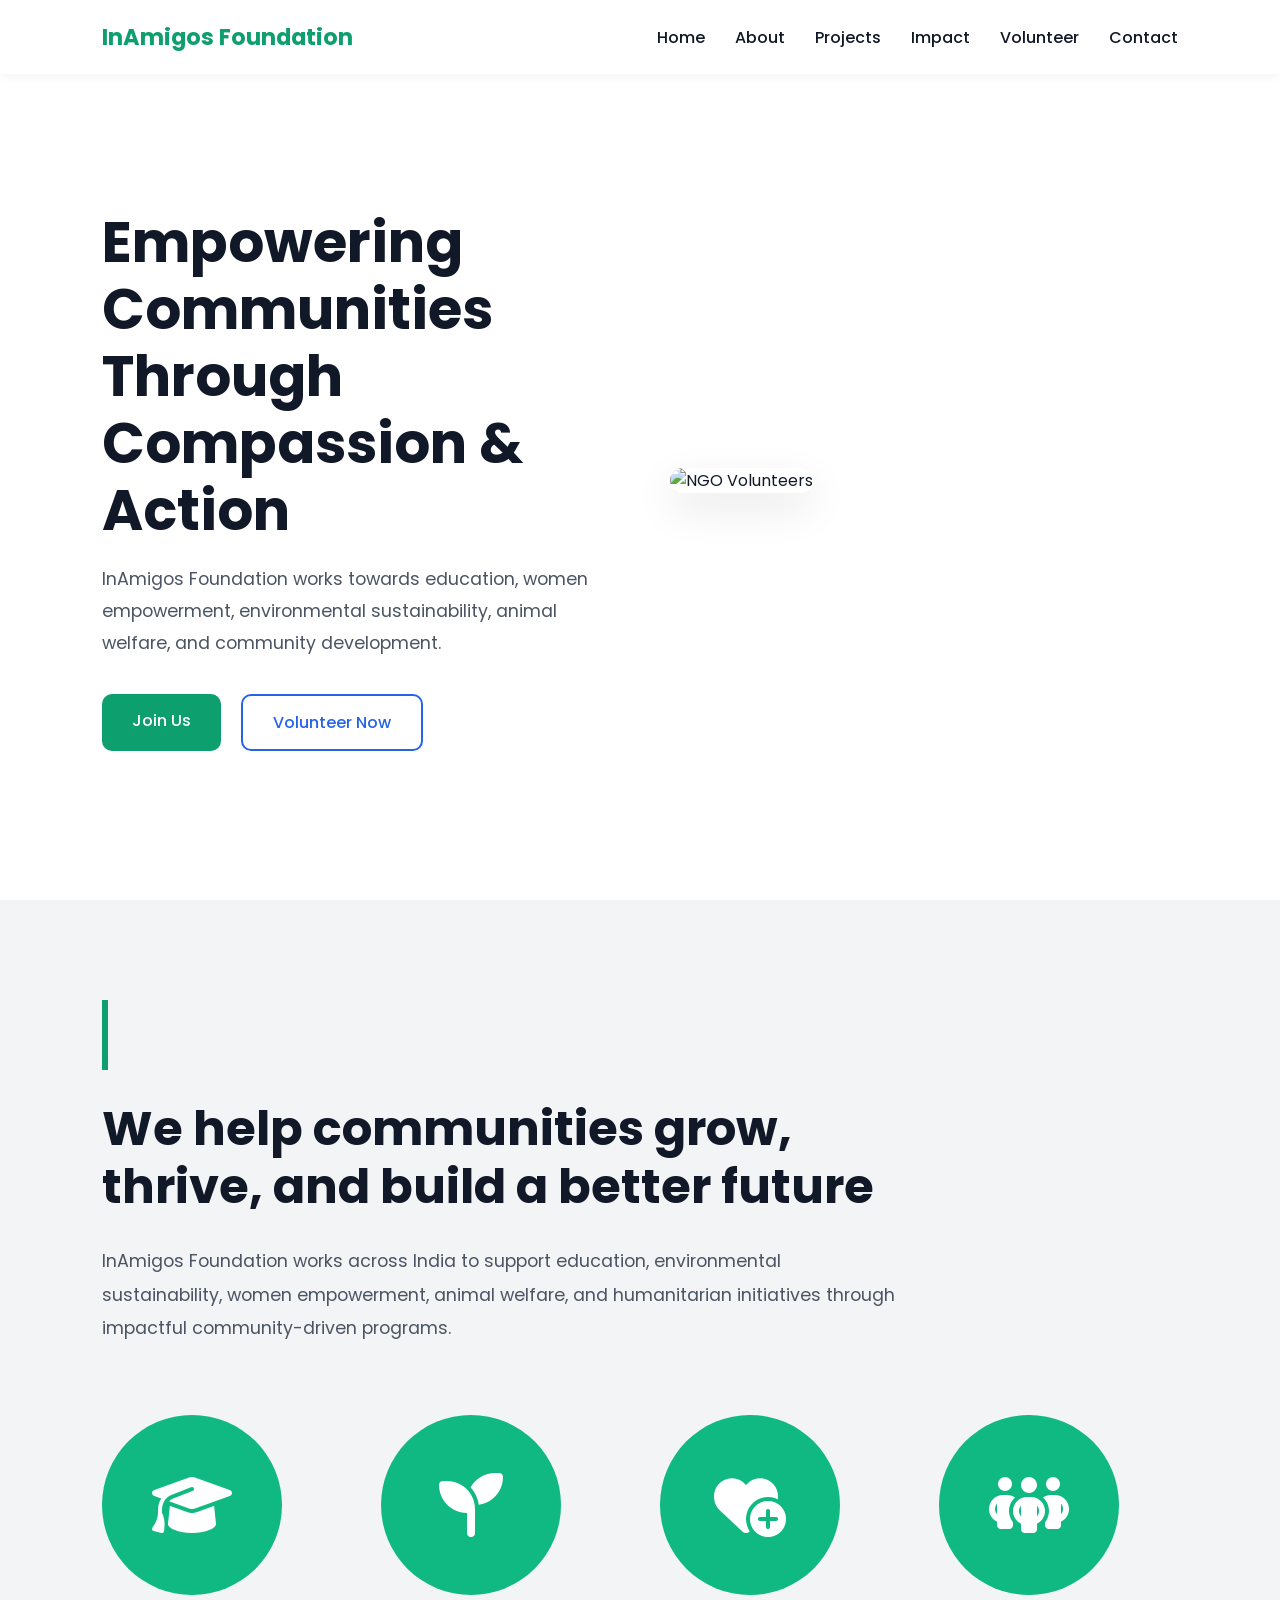
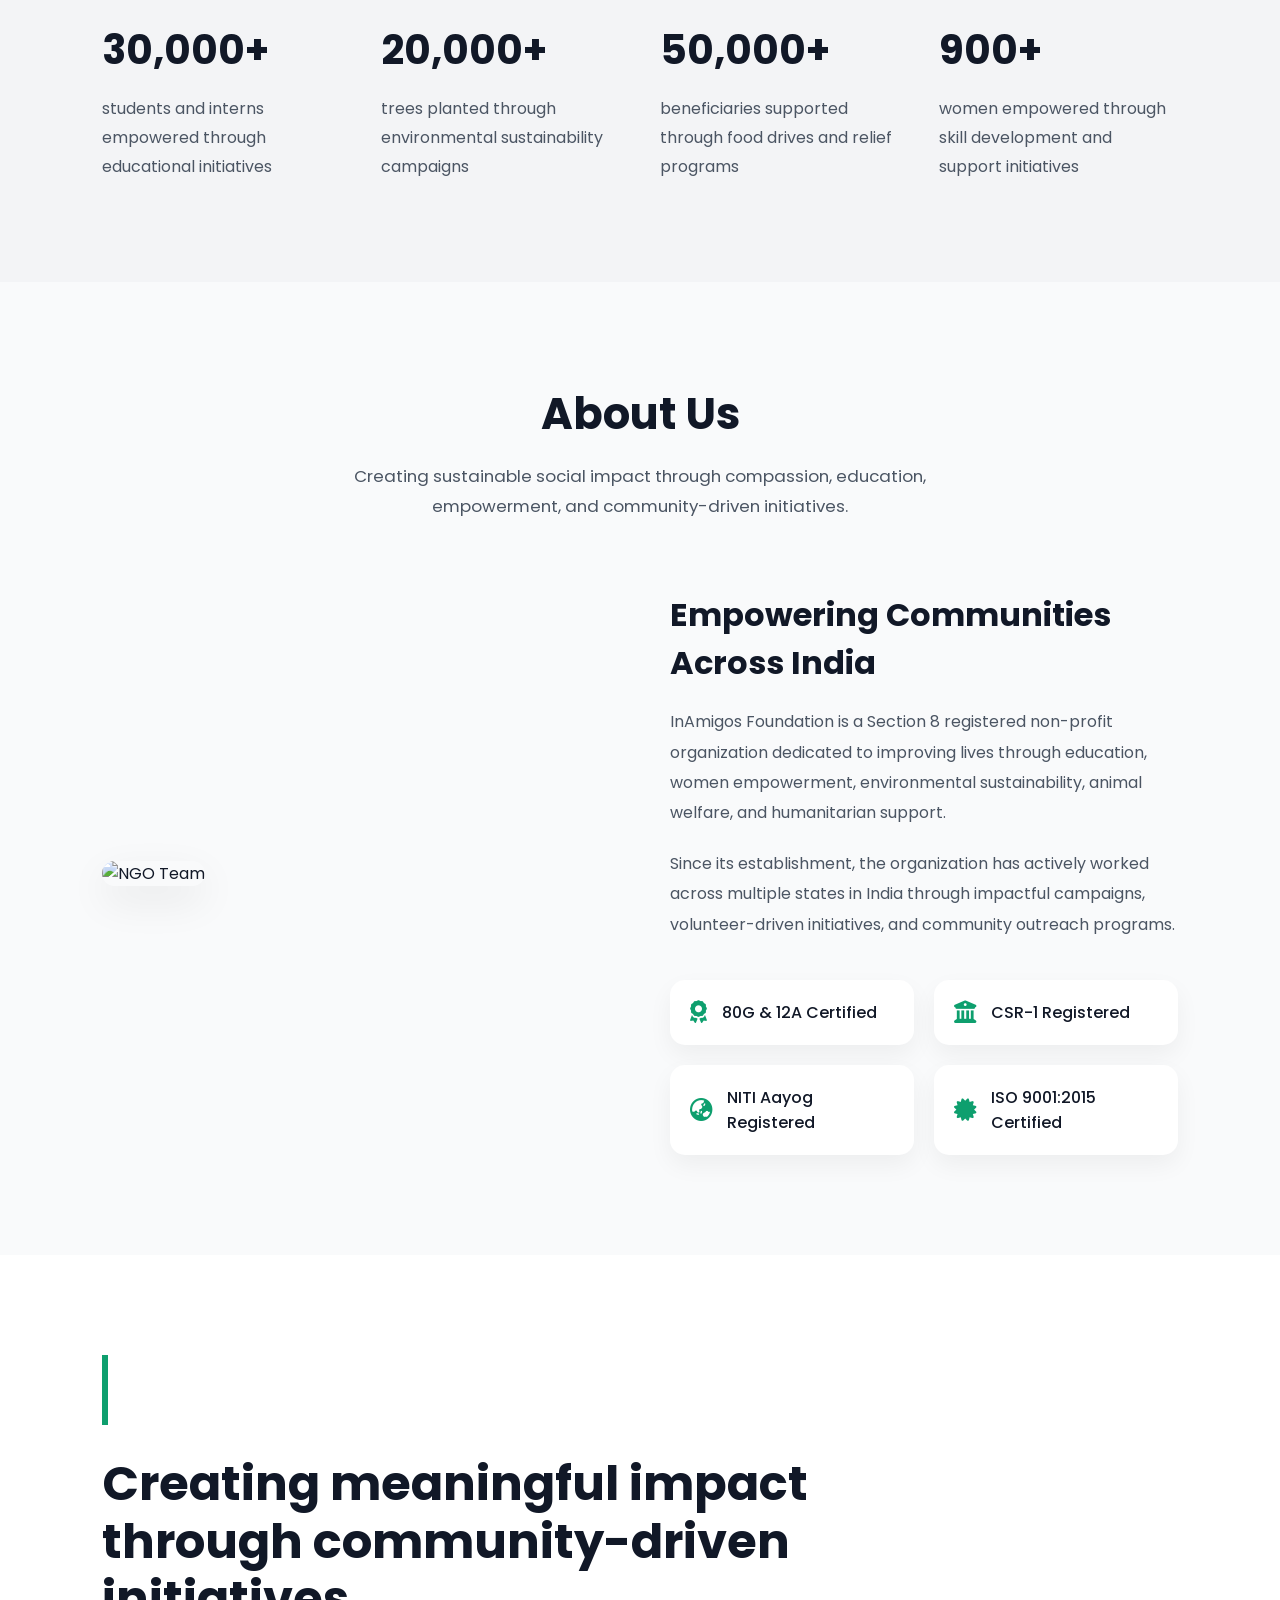
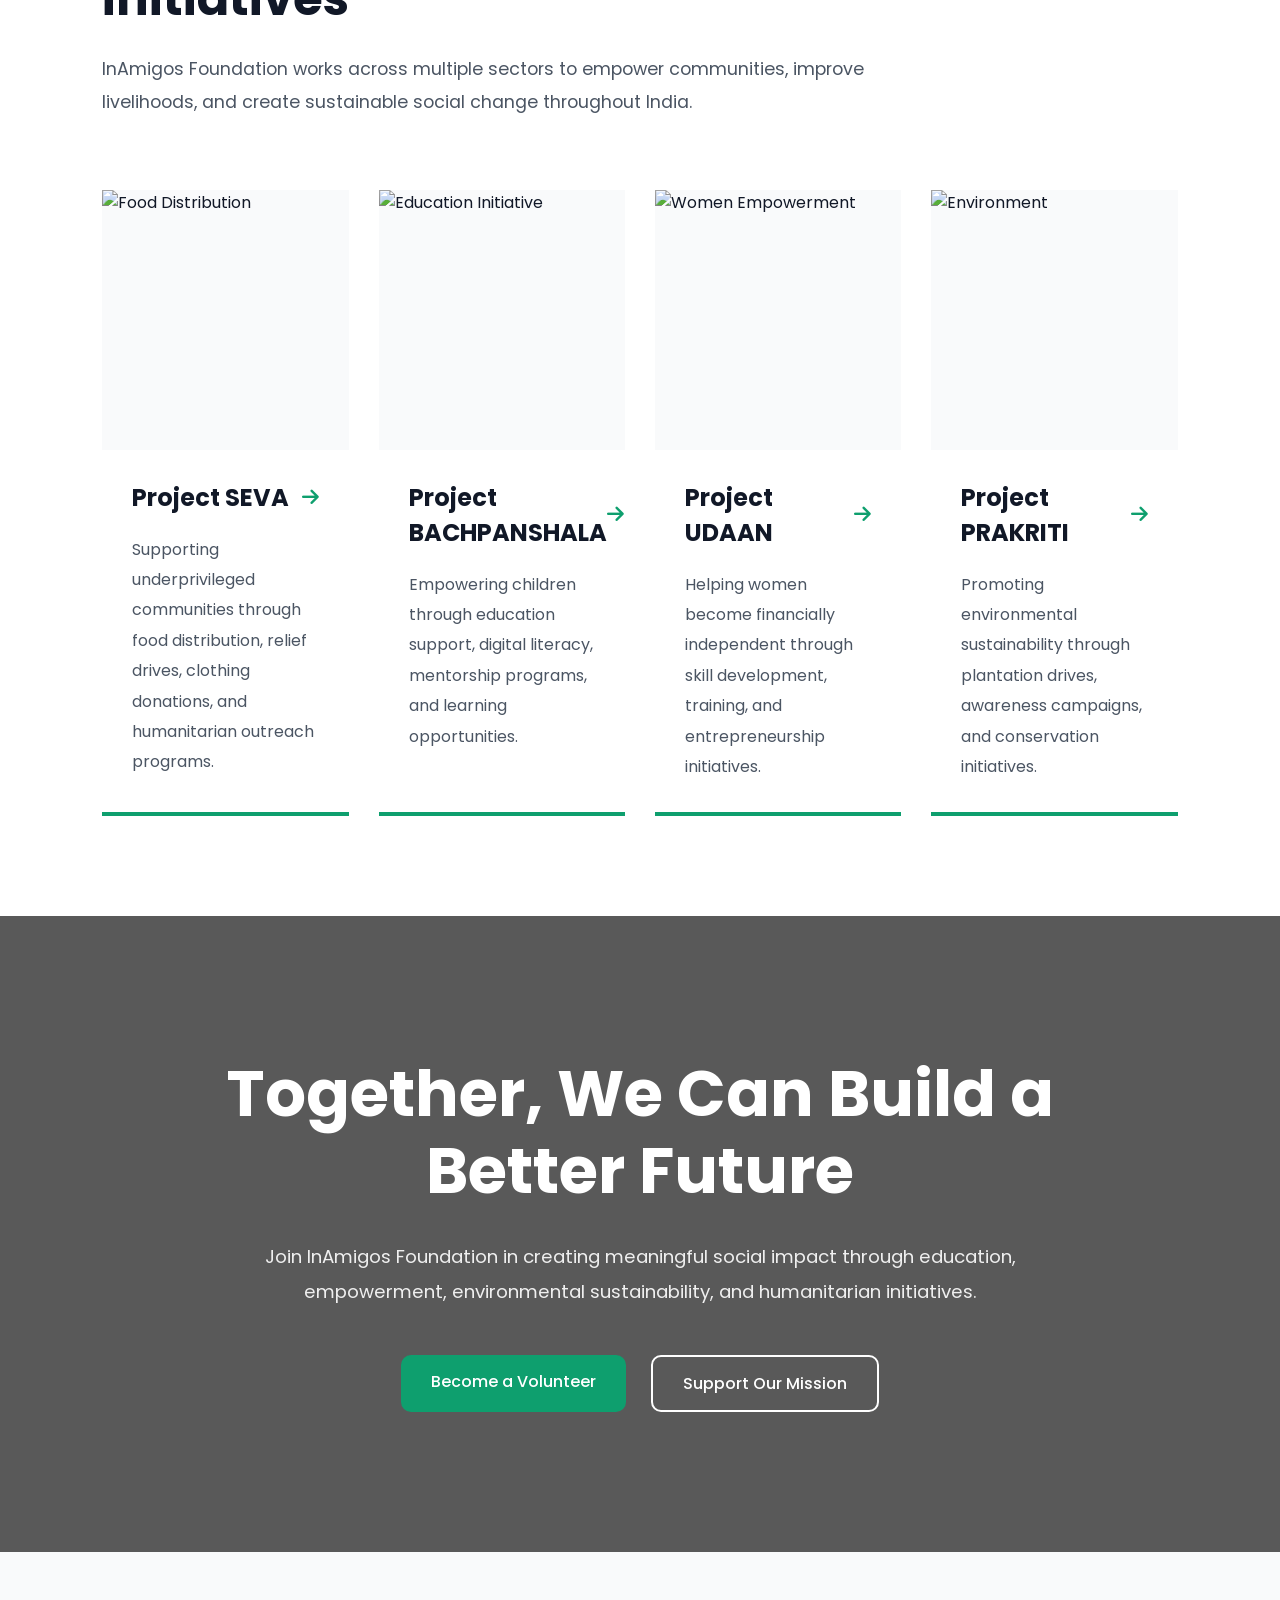
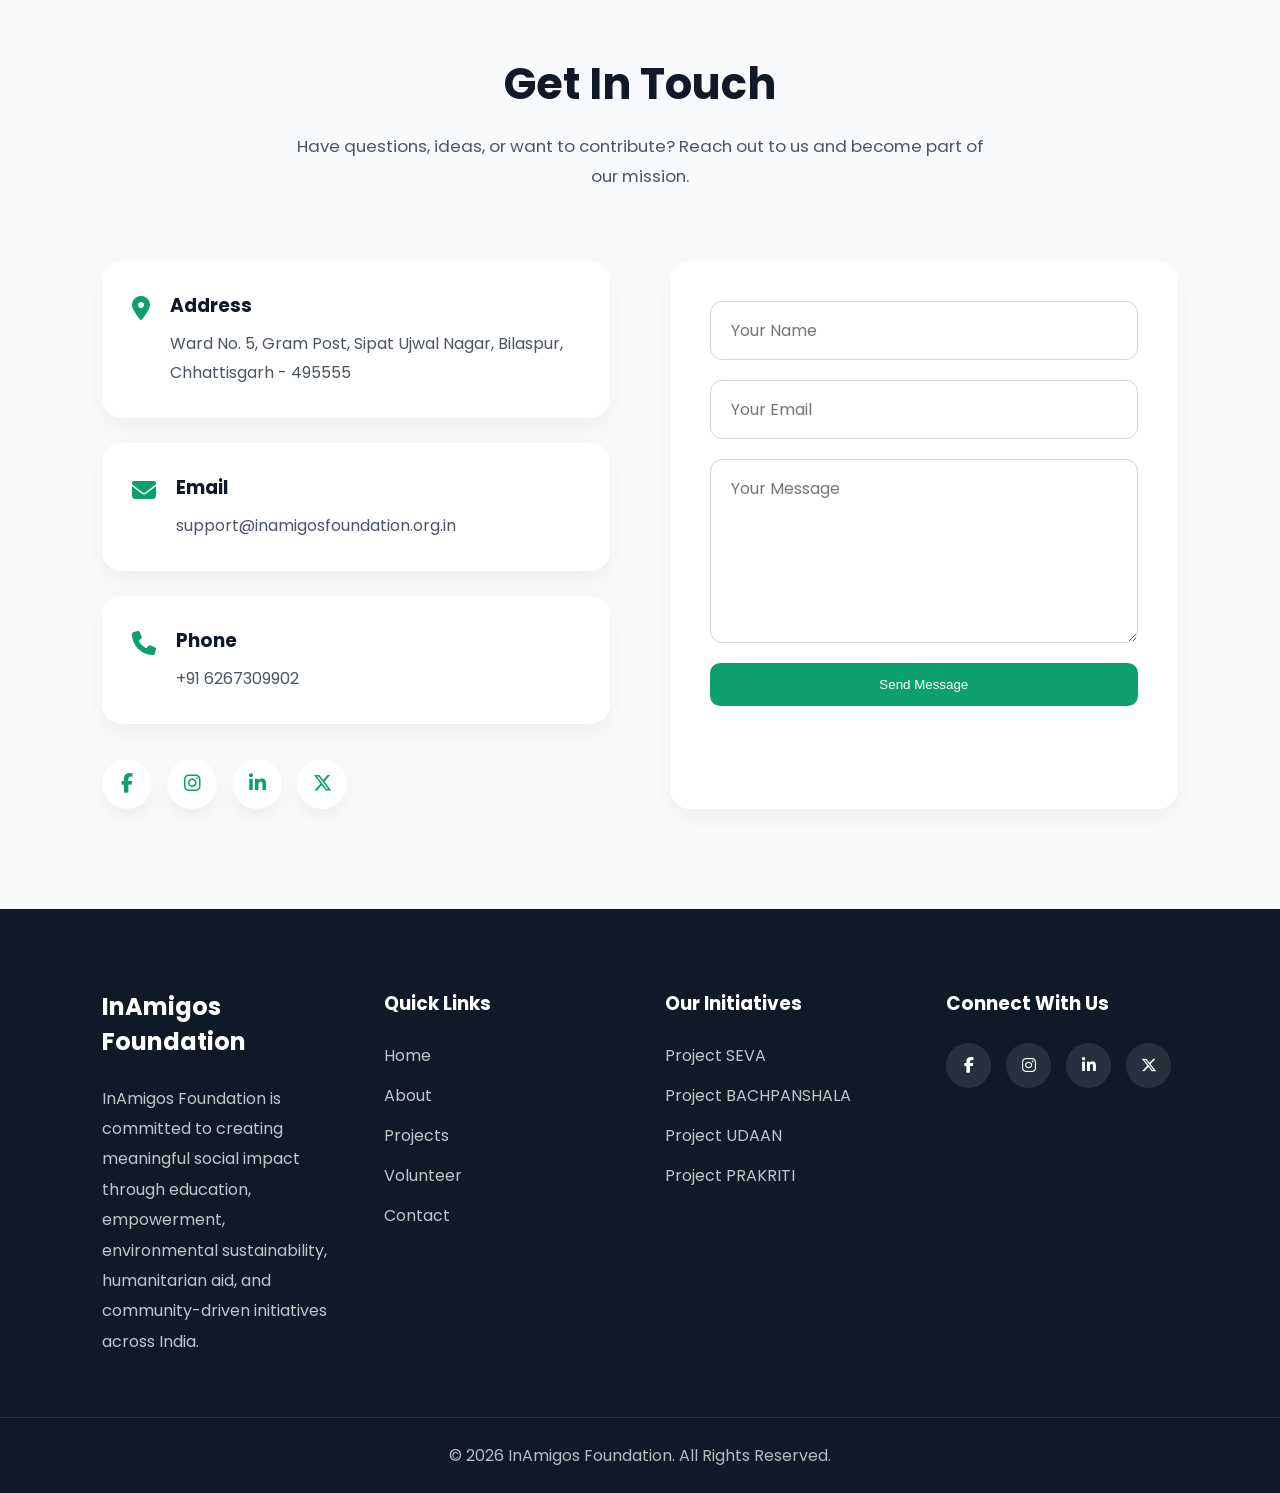
==== index.html @ 258d3ea7 "Initial NGO website homepage" ====
<!DOCTYPE html>
<html lang="en">
<head>
  <meta charset="UTF-8" />
  <meta name="viewport" content="width=device-width, initial-scale=1.0" />

  <title>InAmigos Foundation</title>

  <!-- CSS -->
  <link rel="stylesheet" href="style.css" />

  <!-- Google Fonts -->
  <link rel="preconnect" href="https://fonts.googleapis.com">
  <link rel="preconnect" href="https://fonts.gstatic.com" crossorigin>

  <link href="https://fonts.googleapis.com/css2?family=Poppins:wght@300;400;500;600;700&display=swap" rel="stylesheet">

  <!-- Font Awesome -->
  <link
    rel="stylesheet"
    href="https://cdnjs.cloudflare.com/ajax/libs/font-awesome/6.5.1/css/all.min.css"
  />
</head>

<body>

  <!-- ================= NAVBAR ================= -->

  <header class="navbar">

    <div class="logo">
      InAmigos Foundation
    </div>

    <nav>
      <ul class="nav-links">
        <li><a href="#">Home</a></li>
        <li><a href="#">About</a></li>
        <li><a href="#">Projects</a></li>
        <li><a href="#">Impact</a></li>
        <li><a href="#">Volunteer</a></li>
        <li><a href="#">Contact</a></li>
      </ul>
    </nav>

    <div class="menu-btn">
      <i class="fa-solid fa-bars"></i>
    </div>

  </header>

  <!-- ================= HERO SECTION ================= -->

  <section class="hero">

    <div class="hero-content">

      <h1>
        Empowering Communities Through Compassion & Action
      </h1>

      <p>
        InAmigos Foundation works towards education, women empowerment,
        environmental sustainability, animal welfare, and community development.
      </p>

      <div class="hero-buttons">

        <a href="#" class="btn primary-btn">
          Join Us
        </a>

        <a href="#" class="btn secondary-btn">
          Volunteer Now
        </a>

      </div>

    </div>

    <div class="hero-image">

      <img
        src="https://images.unsplash.com/photo-1559027615-cd4628902d4a?q=80&w=1200&auto=format&fit=crop"
        alt="NGO Volunteers"
      />

    </div>

  </section>

  <!-- JS -->
  <script src="script.js"></script>

</body>
  <!-- ================= IMPACT INTRO SECTION ================= -->

  <section class="impact-intro">

    <div class="impact-header">

      <div class="impact-line"></div>

      <h2>
        We help communities grow, thrive, and build a better future
      </h2>

      <p>
        InAmigos Foundation works across India to support education,
        environmental sustainability, women empowerment, animal welfare,
        and humanitarian initiatives through impactful community-driven programs.
      </p>

    </div>

    <!-- IMPACT STATS -->

    <div class="impact-grid">

      <!-- CARD 1 -->

      <div class="impact-card">

        <div class="impact-icon">
          <i class="fa-solid fa-graduation-cap"></i>
        </div>

        <h3>30,000+</h3>

        <p>
          students and interns empowered through educational initiatives
        </p>

      </div>

      <!-- CARD 2 -->

      <div class="impact-card">

        <div class="impact-icon">
          <i class="fa-solid fa-seedling"></i>
        </div>

        <h3>20,000+</h3>

        <p>
          trees planted through environmental sustainability campaigns
        </p>

      </div>

      <!-- CARD 3 -->

      <div class="impact-card">

        <div class="impact-icon">
          <i class="fa-solid fa-heart-circle-plus"></i>
        </div>

        <h3>50,000+</h3>

        <p>
          beneficiaries supported through food drives and relief programs
        </p>

      </div>

      <!-- CARD 4 -->

      <div class="impact-card">

        <div class="impact-icon">
          <i class="fa-solid fa-people-group"></i>
        </div>

        <h3>900+</h3>

        <p>
          women empowered through skill development and support initiatives
        </p>

      </div>

    </div>

  </section>
  <!-- ================= ABOUT SECTION ================= -->

  <section class="about">

    <div class="section-header">

      <h2>About Us</h2>

      <p>
        Creating sustainable social impact through compassion,
        education, empowerment, and community-driven initiatives.
      </p>

    </div>

    <div class="about-container">

      <!-- LEFT SIDE -->

      <div class="about-image">

        <img
          src="https://images.unsplash.com/photo-1529156069898-49953e39b3ac?q=80&w=1200&auto=format&fit=crop"
          alt="NGO Team"
        />

      </div>

      <!-- RIGHT SIDE -->

      <div class="about-content">

        <h3>
          Empowering Communities Across India
        </h3>

        <p>
          InAmigos Foundation is a Section 8 registered non-profit organization
          dedicated to improving lives through education, women empowerment,
          environmental sustainability, animal welfare, and humanitarian support.
        </p>

        <p>
          Since its establishment, the organization has actively worked across
          multiple states in India through impactful campaigns, volunteer-driven
          initiatives, and community outreach programs.
        </p>

        <!-- CERTIFICATIONS -->

        <div class="certifications">

          <div class="cert-card">
            <i class="fa-solid fa-award"></i>
            <span>80G & 12A Certified</span>
          </div>

          <div class="cert-card">
            <i class="fa-solid fa-building-columns"></i>
            <span>CSR-1 Registered</span>
          </div>

          <div class="cert-card">
            <i class="fa-solid fa-earth-asia"></i>
            <span>NITI Aayog Registered</span>
          </div>

          <div class="cert-card">
            <i class="fa-solid fa-certificate"></i>
            <span>ISO 9001:2015 Certified</span>
          </div>

        </div>

      </div>

    </div>

  </section>
  
    <!-- ================= WHAT WE DO SECTION ================= -->

  <section class="work-section">

    <div class="work-header">

      <div class="work-line"></div>

      <h2>
        Creating meaningful impact through community-driven initiatives
      </h2>

      <p>
        InAmigos Foundation works across multiple sectors to empower communities,
        improve livelihoods, and create sustainable social change throughout India.
      </p>

    </div>

    <!-- WORK GRID -->

    <div class="work-grid">

      <!-- CARD 1 -->

      <div class="work-card">

        <div class="work-image">

          <img
            src="https://images.unsplash.com/photo-1469571486292-b53601020f16?q=80&w=1200&auto=format&fit=crop"
            alt="Food Distribution"
          />

        </div>

        <div class="work-content">

          <div class="work-top">

            <h3>Project SEVA</h3>

            <i class="fa-solid fa-arrow-right"></i>

          </div>

          <p>
            Supporting underprivileged communities through food distribution,
            relief drives, clothing donations, and humanitarian outreach programs.
          </p>

        </div>

      </div>

      <!-- CARD 2 -->

      <div class="work-card">

        <div class="work-image">

          <img
            src="https://images.unsplash.com/photo-1488521787991-ed7bbaae773c?q=80&w=1200&auto=format&fit=crop"
            alt="Education Initiative"
          />

        </div>

        <div class="work-content">

          <div class="work-top">

            <h3>Project BACHPANSHALA</h3>

            <i class="fa-solid fa-arrow-right"></i>

          </div>

          <p>
            Empowering children through education support, digital literacy,
            mentorship programs, and learning opportunities.
          </p>

        </div>

      </div>

      <!-- CARD 3 -->

      <div class="work-card">

        <div class="work-image">

          <img
            src="https://images.unsplash.com/photo-1529390079861-591de354faf5?q=80&w=1200&auto=format&fit=crop"
            alt="Women Empowerment"
          />

        </div>

        <div class="work-content">

          <div class="work-top">

            <h3>Project UDAAN</h3>

            <i class="fa-solid fa-arrow-right"></i>

          </div>

          <p>
            Helping women become financially independent through skill
            development, training, and entrepreneurship initiatives.
          </p>

        </div>

      </div>

      <!-- CARD 4 -->

      <div class="work-card">

        <div class="work-image">

          <img
            src="https://images.unsplash.com/photo-1517486808906-6ca8b3f04846?q=80&w=1200&auto=format&fit=crop"
            alt="Environment"
          />

        </div>

        <div class="work-content">

          <div class="work-top">

            <h3>Project PRAKRITI</h3>

            <i class="fa-solid fa-arrow-right"></i>

          </div>

          <p>
            Promoting environmental sustainability through plantation drives,
            awareness campaigns, and conservation initiatives.
          </p>

        </div>

      </div>

    </div>

  </section>
    <!-- ================= CTA SECTION ================= -->

  <section class="cta-section">

    <div class="cta-overlay"></div>

    <div class="cta-content">

      <h2>
        Together, We Can Build a Better Future
      </h2>

      <p>
        Join InAmigos Foundation in creating meaningful social impact through
        education, empowerment, environmental sustainability, and humanitarian initiatives.
      </p>

      <div class="cta-buttons">

        <a href="#" class="btn primary-btn">
          Become a Volunteer
        </a>

        <a href="#" class="btn secondary-btn cta-btn">
          Support Our Mission
        </a>

      </div>

    </div>

  </section>
    <!-- ================= CONTACT SECTION ================= -->

  <section class="contact-section">

    <div class="section-header">

      <h2>Get In Touch</h2>

      <p>
        Have questions, ideas, or want to contribute?
        Reach out to us and become part of our mission.
      </p>

    </div>

    <div class="contact-container">

      <!-- LEFT SIDE -->

      <div class="contact-info">

        <div class="contact-card">

          <i class="fa-solid fa-location-dot"></i>

          <div>
            <h3>Address</h3>

            <p>
              Ward No. 5, Gram Post, Sipat Ujwal Nagar,
              Bilaspur, Chhattisgarh - 495555
            </p>
          </div>

        </div>

        <div class="contact-card">

          <i class="fa-solid fa-envelope"></i>

          <div>
            <h3>Email</h3>

            <p>support@inamigosfoundation.org.in</p>
          </div>

        </div>

        <div class="contact-card">

          <i class="fa-solid fa-phone"></i>

          <div>
            <h3>Phone</h3>

            <p>+91 6267309902</p>
          </div>

        </div>

        <!-- SOCIALS -->

        <div class="social-links">

          <a href="#"><i class="fa-brands fa-facebook-f"></i></a>

          <a href="#"><i class="fa-brands fa-instagram"></i></a>

          <a href="#"><i class="fa-brands fa-linkedin-in"></i></a>

          <a href="#"><i class="fa-brands fa-x-twitter"></i></a>

        </div>

      </div>

      <!-- RIGHT SIDE -->

      <div class="contact-form">

        <form>

          <input type="text" placeholder="Your Name" required>

          <input type="email" placeholder="Your Email" required>

          <textarea
            rows="6"
            placeholder="Your Message"
            required
          ></textarea>

          <button type="submit" class="btn primary-btn">
            Send Message
          </button>

        </form>

      </div>

    </div>

  </section>
    <!-- ================= FOOTER ================= -->

  <footer class="footer">

    <div class="footer-container">

      <!-- COLUMN 1 -->

      <div class="footer-col">

        <h2>InAmigos Foundation</h2>

        <p>
          InAmigos Foundation is committed to creating meaningful social impact
          through education, empowerment, environmental sustainability,
          humanitarian aid, and community-driven initiatives across India.
        </p>

      </div>

      <!-- COLUMN 2 -->

      <div class="footer-col">

        <h3>Quick Links</h3>

        <ul>

          <li><a href="#">Home</a></li>

          <li><a href="#">About</a></li>

          <li><a href="#">Projects</a></li>

          <li><a href="#">Volunteer</a></li>

          <li><a href="#">Contact</a></li>

        </ul>

      </div>

      <!-- COLUMN 3 -->

      <div class="footer-col">

        <h3>Our Initiatives</h3>

        <ul>

          <li><a href="#">Project SEVA</a></li>

          <li><a href="#">Project BACHPANSHALA</a></li>

          <li><a href="#">Project UDAAN</a></li>

          <li><a href="#">Project PRAKRITI</a></li>

        </ul>

      </div>

      <!-- COLUMN 4 -->

      <div class="footer-col">

        <h3>Connect With Us</h3>

        <div class="footer-socials">

          <a href="#"><i class="fa-brands fa-facebook-f"></i></a>

          <a href="#"><i class="fa-brands fa-instagram"></i></a>

          <a href="#"><i class="fa-brands fa-linkedin-in"></i></a>

          <a href="#"><i class="fa-brands fa-x-twitter"></i></a>

        </div>

      </div>

    </div>

    <!-- FOOTER BOTTOM -->

    <div class="footer-bottom">

      <p>
        © 2026 InAmigos Foundation. All Rights Reserved.
      </p>

    </div>

  </footer>
  
</html>
---- style.css ----
*{
  margin: 0;
  padding: 0;
  box-sizing: border-box;
}

:root{
  --primary-color: #0E9F6E;
  --secondary-color: #2563EB;
  --dark-color: #111827;
  --light-color: #F9FAFB;
  --text-color: #4B5563;
}

body{
  font-family: 'Poppins', sans-serif;
  background: white;
  color: var(--dark-color);
}

/* ================= NAVBAR ================= */

.navbar{
  width: 100%;
  padding: 20px 8%;
  display: flex;
  justify-content: space-between;
  align-items: center;

  position: fixed;
  top: 0;
  left: 0;

  background: white;
  z-index: 1000;

  box-shadow: 0 2px 10px rgba(0,0,0,0.05);
}

.logo{
  font-size: 1.4rem;
  font-weight: 700;
  color: var(--primary-color);
}

.nav-links{
  display: flex;
  list-style: none;
  gap: 30px;
}

.nav-links a{
  text-decoration: none;
  color: var(--dark-color);
  font-weight: 500;
  transition: 0.3s;
}

.nav-links a:hover{
  color: var(--primary-color);
}

.menu-btn{
  display: none;
  font-size: 1.5rem;
  cursor: pointer;
}

/* ================= HERO SECTION ================= */

.hero{
  min-height: 100vh;

  display: flex;
  align-items: center;
  justify-content: space-between;

  padding: 120px 8% 60px;
  gap: 60px;
}

.hero-content{
  flex: 1;
}

.hero-content h1{
  font-size: 3.5rem;
  line-height: 1.2;
  margin-bottom: 20px;
}

.hero-content p{
  font-size: 1.1rem;
  color: var(--text-color);
  margin-bottom: 35px;
  line-height: 1.8;
}

.hero-buttons{
  display: flex;
  gap: 20px;
}

.btn{
  padding: 14px 30px;
  border-radius: 10px;
  text-decoration: none;
  font-weight: 500;
  transition: 0.3s ease;
}

.primary-btn{
  background: var(--primary-color);
  color: white;
}

.primary-btn:hover{
  background: #0b8058;
}

.secondary-btn{
  border: 2px solid var(--secondary-color);
  color: var(--secondary-color);
}

.secondary-btn:hover{
  background: var(--secondary-color);
  color: white;
}

.hero-image{
  flex: 1;
}

.hero-image img{
  width: 100%;
  border-radius: 20px;
  object-fit: cover;

  box-shadow: 0 15px 40px rgba(0,0,0,0.1);
}

/* ================= IMPACT INTRO SECTION ================= */

.impact-intro{
  padding: 100px 8%;
  background: #f3f4f6;
}

.impact-header{
  max-width: 850px;
  margin-bottom: 70px;
}

.impact-line{
  width: 6px;
  height: 70px;
  background: var(--primary-color);
  margin-bottom: 30px;
}

.impact-header h2{
  font-size: 3rem;
  line-height: 1.2;
  margin-bottom: 30px;
  font-weight: 700;
}

.impact-header p{
  font-size: 1.1rem;
  line-height: 1.9;
  color: var(--text-color);
  max-width: 800px;
}

.impact-grid{
  display: grid;
  grid-template-columns: repeat(4,1fr);
  gap: 40px;
}

.impact-card{
  transition: 0.3s;
}

.impact-card:hover{
  transform: translateY(-8px);
}

.impact-icon{
  width: 180px;
  height: 180px;

  border-radius: 50%;

  background: #10b981;

  display: flex;
  align-items: center;
  justify-content: center;

  margin-bottom: 25px;
}

.impact-icon i{
  font-size: 4rem;
  color: white;
}

.impact-card h3{
  font-size: 2.5rem;
  margin-bottom: 15px;
}

.impact-card p{
  line-height: 1.8;
  color: var(--text-color);
}

/* ================= ABOUT SECTION ================= */

.about{
  padding: 100px 8%;
  background: #f9fafb;
}

.section-header{
  text-align: center;
  margin-bottom: 70px;
}

.section-header h2{
  font-size: 2.7rem;
  margin-bottom: 15px;
  color: var(--dark-color);
}

.section-header p{
  max-width: 700px;
  margin: auto;
  color: var(--text-color);
  line-height: 1.8;
  font-size: 1.05rem;
}

.about-container{
  display: flex;
  align-items: center;
  gap: 60px;
}

.about-image{
  flex: 1;
}

.about-image img{
  width: 100%;
  border-radius: 20px;

  box-shadow: 0 15px 40px rgba(0,0,0,0.08);
}

.about-content{
  flex: 1;
}

.about-content h3{
  font-size: 2rem;
  margin-bottom: 20px;
}

.about-content p{
  color: var(--text-color);
  line-height: 1.9;
  margin-bottom: 20px;
}

.certifications{
  display: grid;
  grid-template-columns: repeat(2,1fr);
  gap: 20px;
  margin-top: 40px;
}

.cert-card{
  background: white;
  padding: 20px;
  border-radius: 15px;

  display: flex;
  align-items: center;
  gap: 15px;

  box-shadow: 0 10px 25px rgba(0,0,0,0.05);

  transition: 0.3s;
}

.cert-card:hover{
  transform: translateY(-5px);
}

.cert-card i{
  font-size: 1.4rem;
  color: var(--primary-color);
}

.cert-card span{
  font-weight: 500;
}

/* ================= WHAT WE DO SECTION ================= */

.work-section{
  padding: 100px 8%;
  background: white;
}

.work-header{
  max-width: 850px;
  margin-bottom: 70px;
}

.work-line{
  width: 6px;
  height: 70px;
  background: var(--primary-color);
  margin-bottom: 30px;
}

.work-header h2{
  font-size: 3rem;
  line-height: 1.2;
  margin-bottom: 25px;
}

.work-header p{
  font-size: 1.1rem;
  color: var(--text-color);
  line-height: 1.9;
}

.work-grid{
  display: grid;
  grid-template-columns: repeat(4,1fr);
  gap: 30px;
}


  .work-card{
  background: #f9fafb;

  overflow: hidden;

  transition: 0.4s ease;

  display: flex;
  flex-direction: column;

  height: 100%;
}


.work-card:hover{
  transform: translateY(-10px);
}

.work-image{
  height: 260px;
  overflow: hidden;
}

.work-image img{
  width: 100%;
  height: 100%;
  object-fit: cover;
  transition: 0.5s ease;
}

.work-card:hover img{
  transform: scale(1.08);
}

.work-content{
  padding: 30px;

  background: white;

  border-bottom: 4px solid var(--primary-color);

  flex: 1;

  display: flex;
  flex-direction: column;
}

.work-top{
  display: flex;
  justify-content: space-between;
  align-items: center;
  margin-bottom: 20px;
}

.work-top h3{
  font-size: 1.5rem;
}

.work-top i{
  font-size: 1.2rem;
  color: var(--primary-color);
  transition: 0.3s;
}

.work-card:hover .work-top i{
  transform: translateX(5px);
}

.work-content p{
  color: var(--text-color);
  line-height: 1.9;
}
/* ================= CTA SECTION ================= */

.cta-section{
  position: relative;

  padding: 140px 8%;

  background:
    url("https://images.unsplash.com/photo-1531206715517-5c0ba140b2b8?q=80&w=1600&auto=format&fit=crop")
    center/cover no-repeat;

  display: flex;
  align-items: center;
  justify-content: center;

  text-align: center;

  overflow: hidden;
}

.cta-overlay{
  position: absolute;
  inset: 0;

  background: rgba(0,0,0,0.65);
}

.cta-content{
  position: relative;
  z-index: 2;

  max-width: 850px;

  color: white;
}

.cta-content h2{
  font-size: 4rem;
  line-height: 1.2;

  margin-bottom: 30px;
}

.cta-content p{
  font-size: 1.15rem;

  line-height: 1.9;

  margin-bottom: 45px;

  color: rgba(255,255,255,0.9);
}

.cta-buttons{
  display: flex;
  justify-content: center;
  gap: 25px;
}

.cta-btn{
  border-color: white;
  color: white;
}

.cta-btn:hover{
  background: white;
  color: var(--dark-color);
}
/* ================= CONTACT SECTION ================= */

.contact-section{
  padding: 100px 8%;
  background: #f9fafb;
}

.contact-container{
  display: grid;
  grid-template-columns: 1fr 1fr;
  gap: 60px;

  margin-top: 60px;
}

.contact-info{
  display: flex;
  flex-direction: column;
  gap: 25px;
}

.contact-card{
  background: white;

  padding: 30px;

  border-radius: 20px;

  display: flex;
  gap: 20px;

  align-items: flex-start;

  box-shadow: 0 10px 25px rgba(0,0,0,0.05);
}

.contact-card i{
  font-size: 1.5rem;
  color: var(--primary-color);

  margin-top: 5px;
}

.contact-card h3{
  margin-bottom: 10px;
}

.contact-card p{
  color: var(--text-color);
  line-height: 1.8;
}

.social-links{
  display: flex;
  gap: 15px;

  margin-top: 10px;
}

.social-links a{
  width: 50px;
  height: 50px;

  border-radius: 50%;

  background: white;

  display: flex;
  align-items: center;
  justify-content: center;

  text-decoration: none;

  color: var(--primary-color);

  font-size: 1.2rem;

  transition: 0.3s;

  box-shadow: 0 10px 20px rgba(0,0,0,0.05);
}

.social-links a:hover{
  background: var(--primary-color);
  color: white;
}

.contact-form{
  background: white;

  padding: 40px;

  border-radius: 20px;

  box-shadow: 0 10px 25px rgba(0,0,0,0.05);
}

.contact-form form{
  display: flex;
  flex-direction: column;
  gap: 20px;
}

.contact-form input,
.contact-form textarea{
  width: 100%;

  padding: 16px 20px;

  border: 1px solid #d1d5db;

  border-radius: 12px;

  outline: none;

  font-family: inherit;

  font-size: 1rem;

  transition: 0.3s;
}

.contact-form input:focus,
.contact-form textarea:focus{
  border-color: var(--primary-color);
}

.contact-form button{
  border: none;
  cursor: pointer;
}
/* ================= FOOTER ================= */

.footer{
  background: #111827;

  color: white;

  padding-top: 80px;
}

.footer-container{
  width: 84%;
  margin: auto;

  display: grid;
  grid-template-columns: repeat(4,1fr);

  gap: 50px;
}

.footer-col h2,
.footer-col h3{
  margin-bottom: 25px;
}

.footer-col p{
  line-height: 1.9;
  color: rgba(255,255,255,0.75);
}

.footer-col ul{
  list-style: none;
}

.footer-col ul li{
  margin-bottom: 15px;
}

.footer-col ul li a{
  text-decoration: none;

  color: rgba(255,255,255,0.75);

  transition: 0.3s;
}

.footer-col ul li a:hover{
  color: white;
}

.footer-socials{
  display: flex;
  gap: 15px;
}

.footer-socials a{
  width: 45px;
  height: 45px;

  border-radius: 50%;

  background: rgba(255,255,255,0.1);

  display: flex;
  align-items: center;
  justify-content: center;

  text-decoration: none;

  color: white;

  transition: 0.3s;
}

.footer-socials a:hover{
  background: var(--primary-color);
}

.footer-bottom{
  margin-top: 60px;

  padding: 25px 8%;

  border-top: 1px solid rgba(255,255,255,0.1);

  text-align: center;
}

.footer-bottom p{
  color: rgba(255,255,255,0.7);
}

/* ================= RESPONSIVE ================= */

@media(max-width: 992px){
      .footer-container{
    grid-template-columns: repeat(2,1fr);
  }
      .contact-container{
    grid-template-columns: 1fr;
  }
      .cta-content h2{
    font-size: 3rem;
  }

  .work-grid{
    grid-template-columns: repeat(2,1fr);
  }

  .impact-grid{
    grid-template-columns: repeat(2,1fr);
  }

  .about-container{
    flex-direction: column;
  }

  .about{
    text-align: center;
  }

  .hero{
    flex-direction: column;
    text-align: center;
  }

  .hero-buttons{
    justify-content: center;
  }

  .hero-content h1,
  .impact-header h2,
  .work-header h2{
    font-size: 2.4rem;
  }
}

@media(max-width: 768px){
      .footer-container{
    grid-template-columns: 1fr;
  }

  .footer{
    text-align: center;
  }

  .footer-socials{
    justify-content: center;
  }
      .cta-content h2{
    font-size: 2.2rem;
  }

  .cta-buttons{
    flex-direction: column;
    align-items: center;
  }

  .cta-content p{
    font-size: 1rem;
  }

  .work-grid,
  .impact-grid{
    grid-template-columns: 1fr;
  }

  .nav-links{
    display: none;
  }

  .menu-btn{
    display: block;
  }

  .hero-content h1,
  .impact-header h2,
  .work-header h2{
    font-size: 2rem;
  }

  .hero{
    padding-top: 140px;
  }

  .impact-icon{
    width: 140px;
    height: 140px;
  }

  .impact-icon i{
    font-size: 3rem;
  }
}
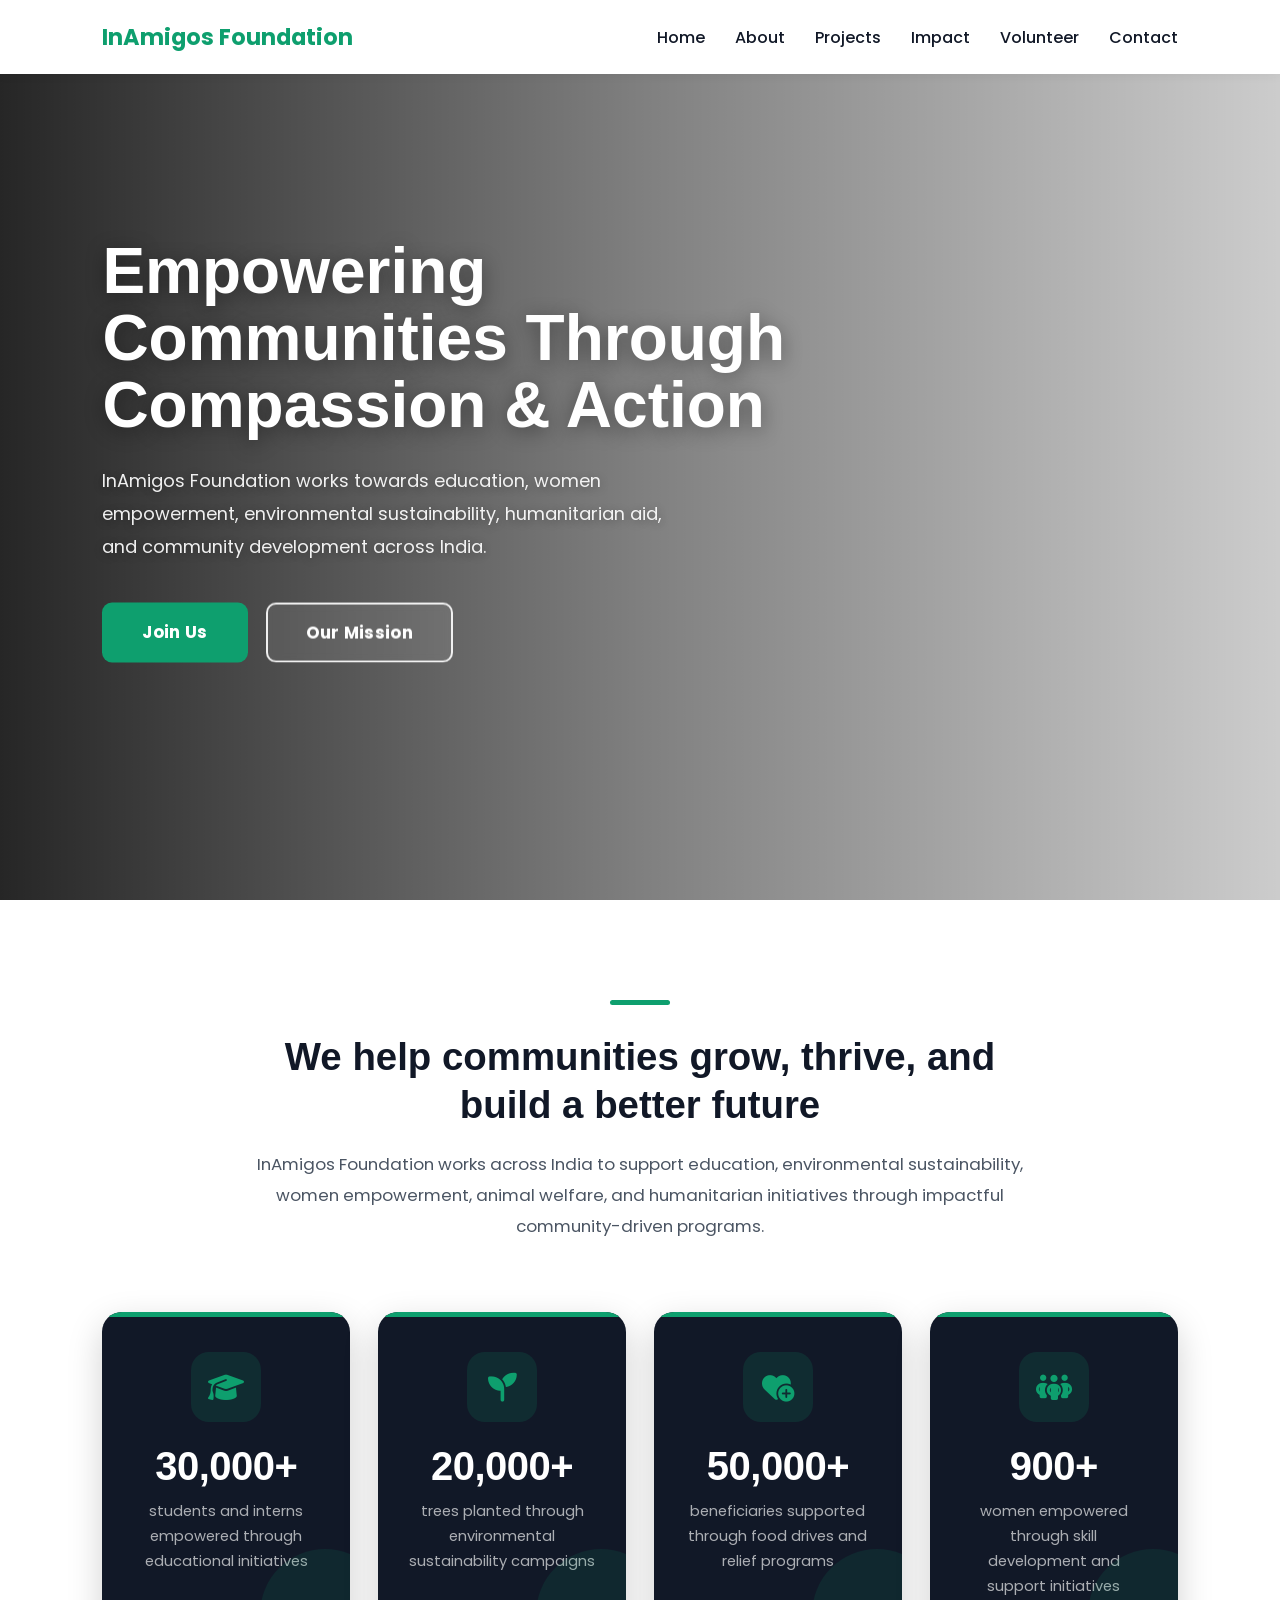
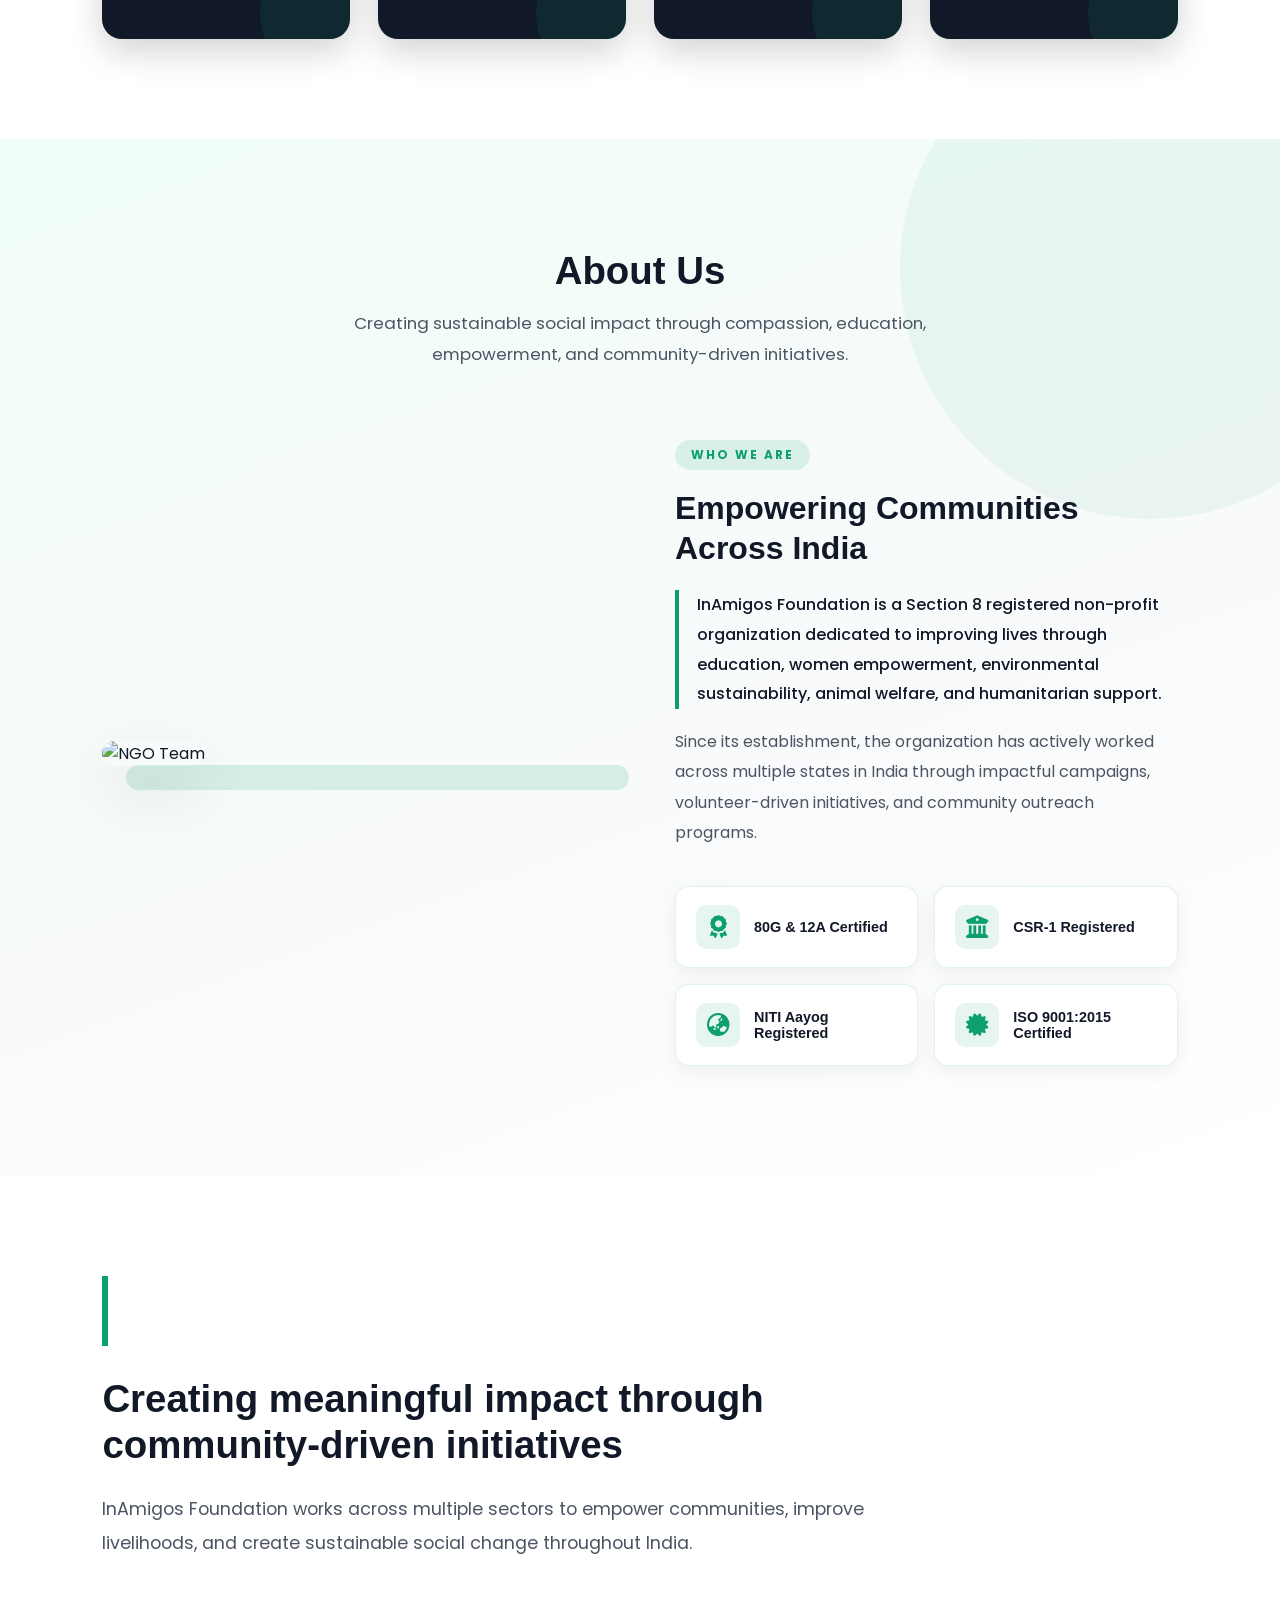
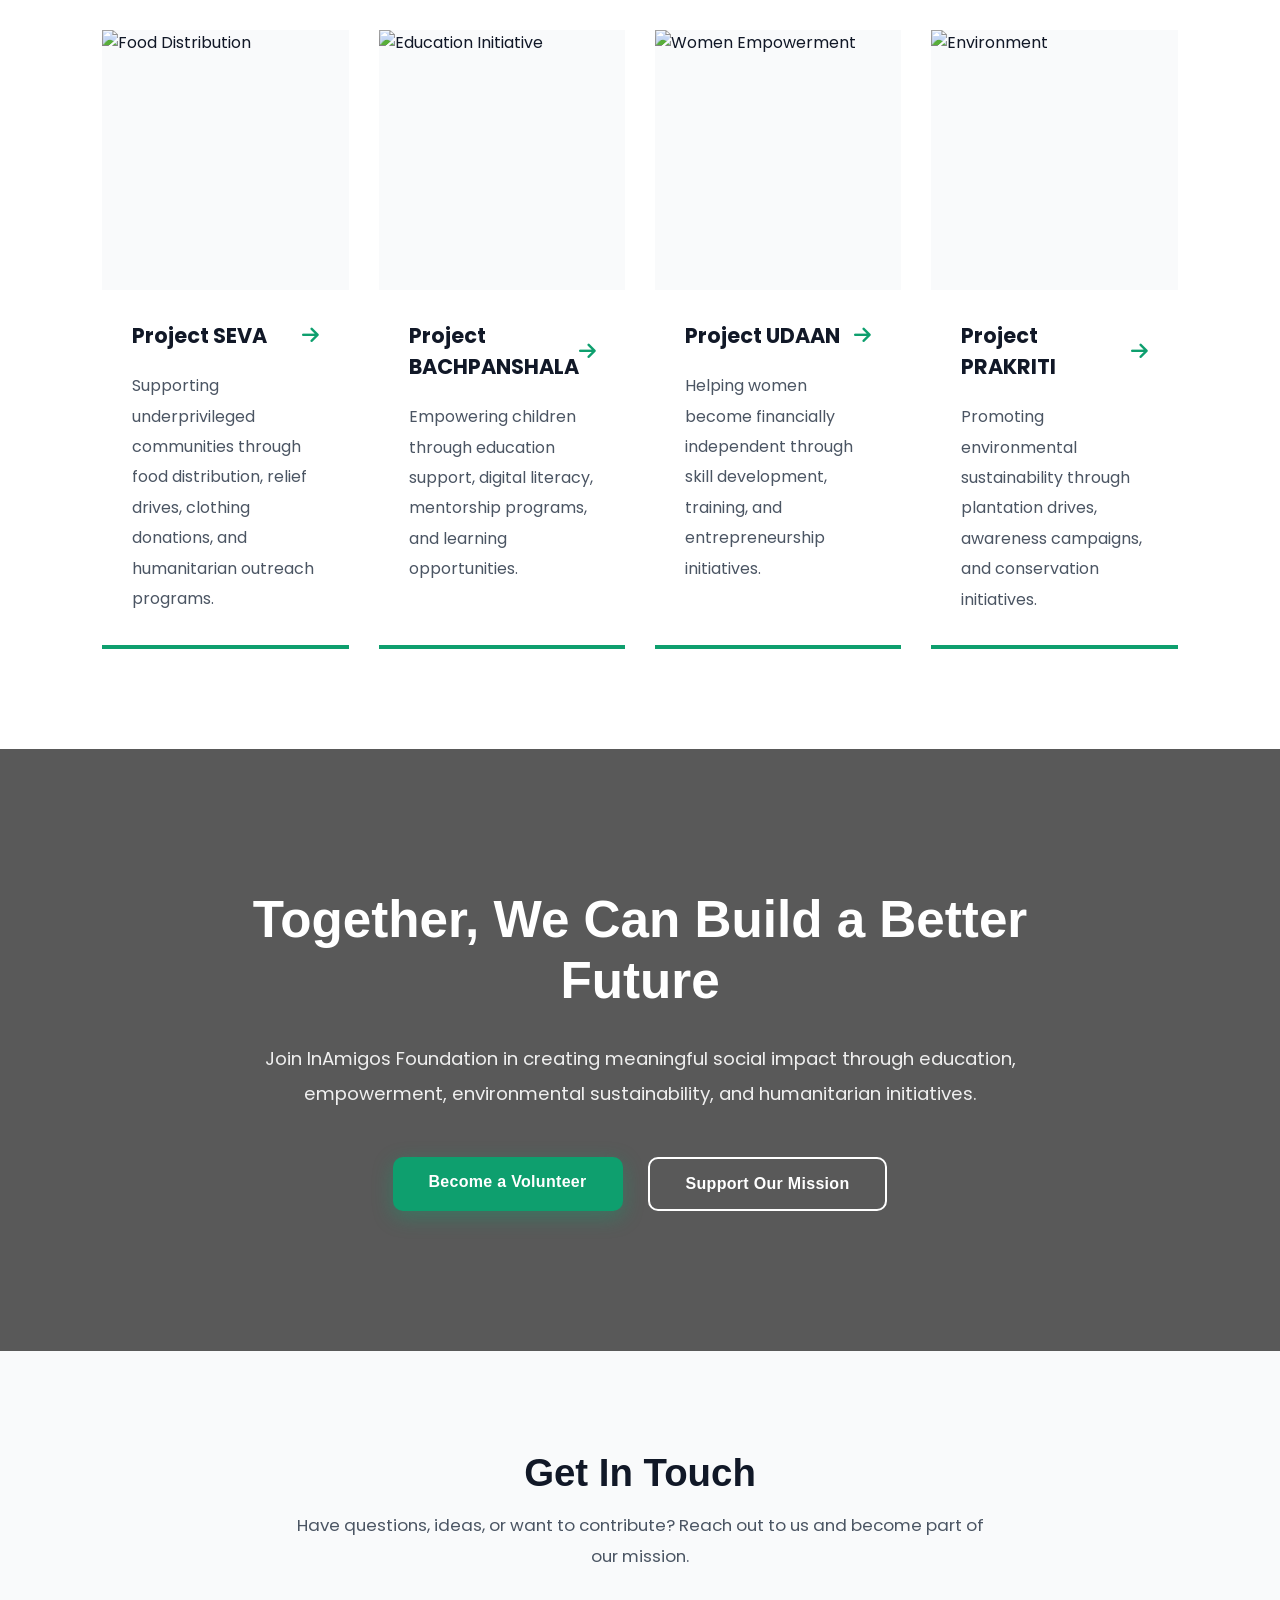
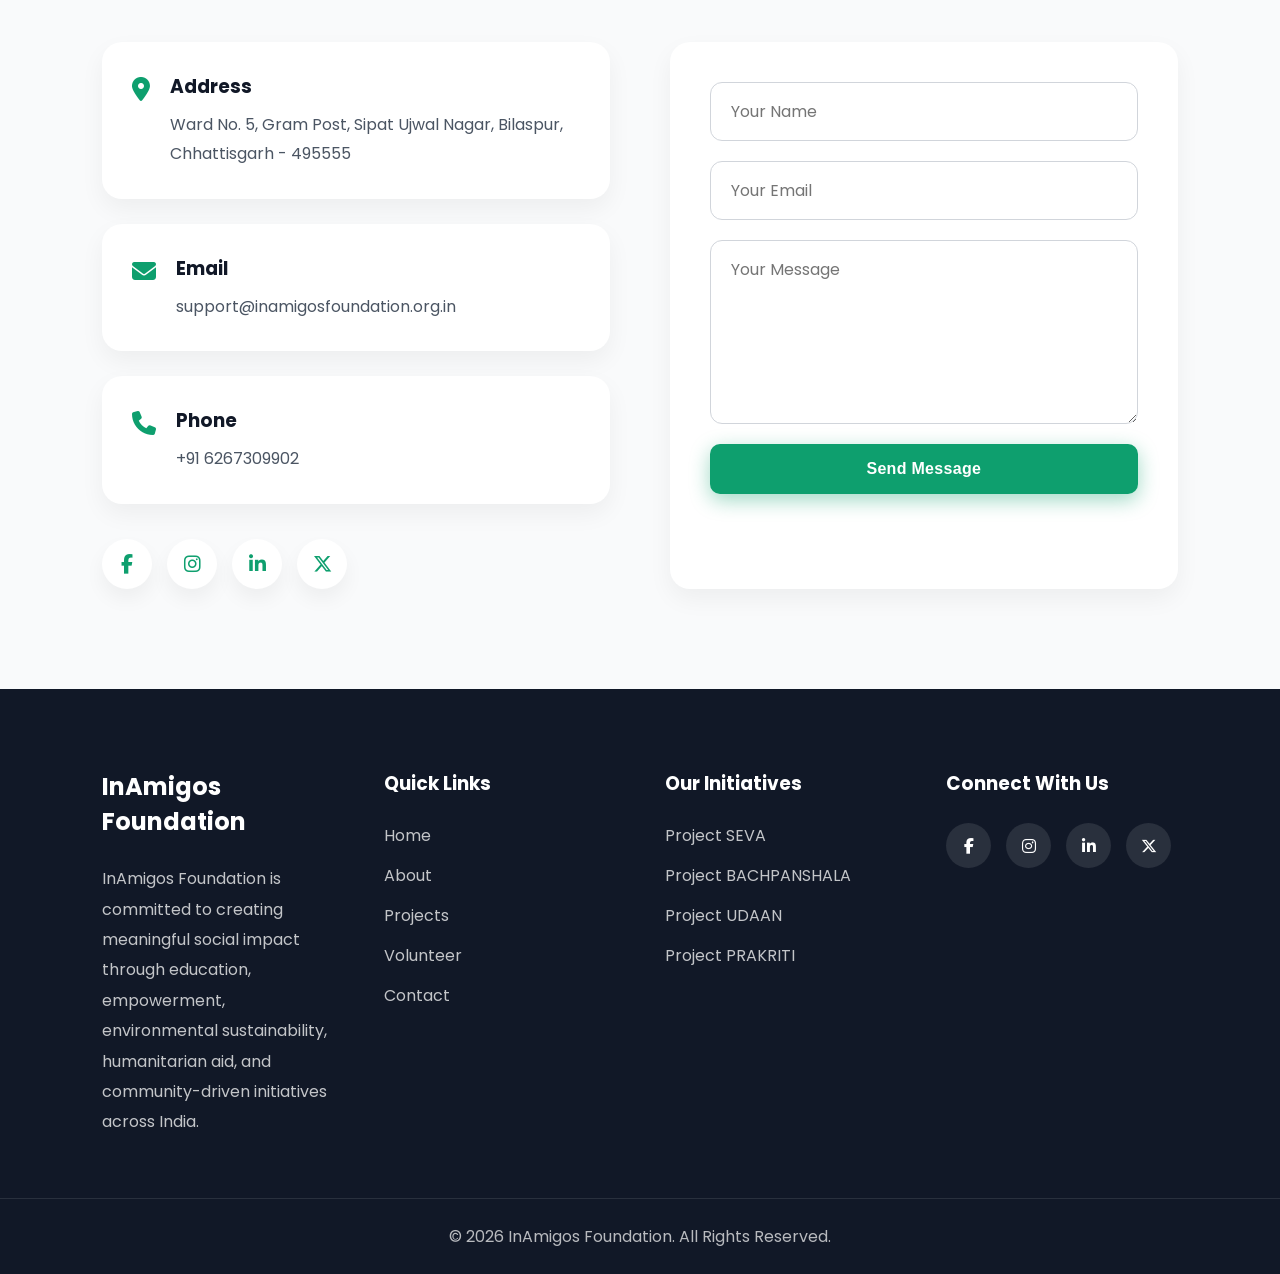
==== commit 0382e4d2: "Initial NGO website homepage" ====
--- a/index.html
+++ b/index.html
@@ -49,45 +49,70 @@
 
   </header>
 
-  <!-- ================= HERO SECTION ================= -->
-
-  <section class="hero">
-
-    <div class="hero-content">
-
-      <h1>
-        Empowering Communities Through Compassion & Action
-      </h1>
-
-      <p>
-        InAmigos Foundation works towards education, women empowerment,
-        environmental sustainability, animal welfare, and community development.
-      </p>
-
-      <div class="hero-buttons">
-
-        <a href="#" class="btn primary-btn">
-          Join Us
-        </a>
-
-        <a href="#" class="btn secondary-btn">
-          Volunteer Now
-        </a>
-
-      </div>
-
-    </div>
-
-    <div class="hero-image">
-
-      <img
-        src="https://images.unsplash.com/photo-1559027615-cd4628902d4a?q=80&w=1200&auto=format&fit=crop"
-        alt="NGO Volunteers"
-      />
-
-    </div>
-
-  </section>
+  
+  <!-- ================= HERO SLIDER ================= -->
+    <!-- ================= HERO SLIDER ================= -->
+
+<section class="hero-slider">
+
+  <!-- BACKGROUND SLIDES -->
+
+  <div class="slide active">
+    <img
+      src="https://images.unsplash.com/photo-1469571486292-b53601020f16?q=80&w=1600&auto=format&fit=crop"
+      alt="NGO Work"
+    />
+  </div>
+
+  <div class="slide">
+    <img
+      src="https://images.unsplash.com/photo-1517486808906-6ca8b3f04846?q=80&w=1600&auto=format&fit=crop"
+      alt="Community Support"
+    />
+  </div>
+
+  <div class="slide">
+    <img
+      src="https://images.unsplash.com/photo-1529390079861-591de354faf5?q=80&w=1600&auto=format&fit=crop"
+      alt="Women Empowerment"
+    />
+  </div>
+
+  <!-- OVERLAY -->
+
+  <div class="hero-overlay"></div>
+
+  <!-- STATIC CONTENT -->
+
+  <div class="hero-content">
+
+    <h1>
+      Empowering Communities Through Compassion & Action
+    </h1>
+
+    <p>
+      InAmigos Foundation works towards education,
+      women empowerment, environmental sustainability,
+      humanitarian aid, and community development
+      across India.
+    </p>
+
+    <div class="hero-buttons">
+
+      <a href="#" class="btn primary-btn">
+        Join Us
+      </a>
+
+      <a href="#" class="btn hero-outline">
+        Our Mission
+      </a>
+
+    </div>
+
+  </div>
+
+</section>
+
 
   <!-- JS -->
   <script src="script.js"></script>
--- a/style.css
+++ b/style.css
@@ -66,162 +66,301 @@
   cursor: pointer;
 }
 
-/* ================= HERO SECTION ================= */
-
-.hero{
-  min-height: 100vh;
-
-  display: flex;
-  align-items: center;
-  justify-content: space-between;
-
-  padding: 120px 8% 60px;
-  gap: 60px;
-}
-
-.hero-content{
-  flex: 1;
-}
-
-.hero-content h1{
-  font-size: 3.5rem;
-  line-height: 1.2;
-  margin-bottom: 20px;
-}
-
-.hero-content p{
-  font-size: 1.1rem;
-  color: var(--text-color);
-  margin-bottom: 35px;
-  line-height: 1.8;
-}
-
-.hero-buttons{
-  display: flex;
-  gap: 20px;
-}
+/* ================= BUTTONS ================= */
 
 .btn{
-  padding: 14px 30px;
+  display: inline-block;
+  padding: 16px 36px;
   border-radius: 10px;
   text-decoration: none;
-  font-weight: 500;
-  transition: 0.3s ease;
+  font-weight: 600;
+  font-size: 1rem;
+  transition: all 0.3s ease;
+  letter-spacing: 0.3px;
 }
 
 .primary-btn{
   background: var(--primary-color);
   color: white;
+  box-shadow: 0 6px 20px rgba(14,159,110,0.4);
 }
 
 .primary-btn:hover{
-  background: #0b8058;
+  background: #0b8a5e;
+  transform: translateY(-2px);
+  box-shadow: 0 10px 30px rgba(14,159,110,0.5);
 }
 
 .secondary-btn{
-  border: 2px solid var(--secondary-color);
-  color: var(--secondary-color);
+  background: transparent;
+  border: 2px solid rgba(255,255,255,0.8);
+  color: white;
 }
 
 .secondary-btn:hover{
-  background: var(--secondary-color);
-  color: white;
-}
-
-.hero-image{
-  flex: 1;
-}
-
-.hero-image img{
+  background: white;
+  color: var(--dark-color);
+}
+
+/* ================= HERO SLIDER ================= */
+
+.hero-slider{
+  position: relative;
   width: 100%;
-  border-radius: 20px;
+  height: 100vh;
+  min-height: 600px;
+  overflow: hidden;
+}
+
+/* SLIDES */
+
+.slide{
+  position: absolute;
+  inset: 0;
+  opacity: 0;
+  transition: opacity 0.8s ease-in-out;
+}
+
+.slide.active{
+  opacity: 1;
+}
+
+.slide img{
+  width: 100%;
+  height: 100%;
   object-fit: cover;
-
-  box-shadow: 0 15px 40px rgba(0,0,0,0.1);
+  transform: scale(1.05);
+}
+
+/* OVERLAY */
+
+.hero-overlay{
+  position: absolute;
+  inset: 0;
+  background:
+    linear-gradient(
+      to right,
+      rgba(0,0,0,0.85),
+      rgba(0,0,0,0.5),
+      rgba(0,0,0,0.2)
+    );
+  z-index: 2;
+}
+
+/* CONTENT — vertically centred so everything fits in viewport */
+
+.hero-content{
+  position: absolute;
+  top: 50%;
+  left: 8%;
+  transform: translateY(-50%);
+  z-index: 3;
+  max-width: 720px;
+  color: white;
+}
+
+.hero-content h1{
+  font-size: 4rem;
+  line-height: 1.05;
+  margin-bottom: 24px;
+  font-weight: 800;
+  color: white;
+  text-shadow: 0 4px 20px rgba(0,0,0,0.4);
+}
+
+.hero-content p{
+  font-size: clamp(0.95rem, 1.4vw, 1.15rem);
+  line-height: 1.85;
+  margin-bottom: 40px;
+  max-width: 580px;
+  color: rgba(255,255,255,0.92);
+  text-shadow: 0 2px 10px rgba(0,0,0,0.3);
+}
+
+/* ─── HERO BUTTONS — bold & prominent ─── */
+
+.hero-buttons{
+  display: flex;
+  gap: 18px;
+  flex-wrap: wrap;
+}
+
+/* "Join Us" — solid green, glowing */
+.hero-buttons .primary-btn{
+  background: var(--primary-color);
+  color: #fff;
+  font-size: 1.05rem;
+  padding: 16px 40px;
+  border-radius: 10px;
+  font-weight: 700;
+  box-shadow: 0 0 0 0 rgba(14,159,110,0.5);
+  animation: pulse-green 2.4s infinite;
+  text-decoration: none;
+}
+
+.hero-buttons .primary-btn:hover{
+  background: #0b8a5e;
+  transform: translateY(-3px);
+  box-shadow: 0 12px 32px rgba(14,159,110,0.55);
+  animation: none;
+}
+
+@keyframes pulse-green{
+  0%   { box-shadow: 0 0 0 0   rgba(14,159,110,0.55); }
+  70%  { box-shadow: 0 0 0 14px rgba(14,159,110,0);   }
+  100% { box-shadow: 0 0 0 0   rgba(14,159,110,0);    }
+}
+
+/* "Our Mission" — bordered white, solid fill on hover */
+.hero-outline{
+  padding: 15px 38px;
+  border: 2.5px solid rgba(255,255,255,0.9);
+  border-radius: 10px;
+  text-decoration: none;
+  color: white;
+  font-weight: 700;
+  font-size: 1.05rem;
+  letter-spacing: 0.3px;
+  backdrop-filter: blur(4px);
+  background: rgba(255,255,255,0.08);
+  transition: all 0.3s ease;
+}
+
+.hero-outline:hover{
+  background: white;
+  color: var(--dark-color);
+  border-color: white;
+  transform: translateY(-3px);
+  box-shadow: 0 12px 30px rgba(255,255,255,0.2);
 }
 
 /* ================= IMPACT INTRO SECTION ================= */
 
 .impact-intro{
   padding: 100px 8%;
-  background: #f3f4f6;
+  background: white;
 }
 
 .impact-header{
-  max-width: 850px;
-  margin-bottom: 70px;
+  max-width: 780px;
+  margin: 0 auto 70px;
+  text-align: center;
 }
 
 .impact-line{
-  width: 6px;
-  height: 70px;
+  width: 60px;
+  height: 5px;
   background: var(--primary-color);
-  margin-bottom: 30px;
+  border-radius: 3px;
+  margin: 0 auto 28px;
 }
 
 .impact-header h2{
-  font-size: 3rem;
-  line-height: 1.2;
-  margin-bottom: 30px;
-  font-weight: 700;
+  font-size: clamp(1.8rem, 3vw, 2.8rem);
+  font-weight: 800;
+  line-height: 1.25;
+  margin-bottom: 20px;
+  color: var(--dark-color);
 }
 
 .impact-header p{
-  font-size: 1.1rem;
-  line-height: 1.9;
   color: var(--text-color);
-  max-width: 800px;
-}
+  font-size: 1.05rem;
+  line-height: 1.85;
+}
+
+/* ─── IMPACT STATS — bold cards with coloured accents ─── */
 
 .impact-grid{
   display: grid;
-  grid-template-columns: repeat(4,1fr);
-  gap: 40px;
+  grid-template-columns: repeat(4, 1fr);
+  gap: 28px;
 }
 
 .impact-card{
-  transition: 0.3s;
+  position: relative;
+  background: var(--dark-color);
+  border-radius: 20px;
+  padding: 40px 30px;
+  text-align: center;
+  overflow: hidden;
+  transition: transform 0.35s ease, box-shadow 0.35s ease;
+  box-shadow: 0 12px 35px rgba(0,0,0,0.18);
+}
+
+/* coloured top accent strip */
+.impact-card::before{
+  content: '';
+  position: absolute;
+  top: 0; left: 0; right: 0;
+  height: 5px;
+  background: var(--primary-color);
+  border-radius: 20px 20px 0 0;
+}
+
+/* subtle green glow blob in bg */
+.impact-card::after{
+  content: '';
+  position: absolute;
+  bottom: -40px; right: -40px;
+  width: 130px; height: 130px;
+  border-radius: 50%;
+  background: rgba(14,159,110,0.12);
 }
 
 .impact-card:hover{
   transform: translateY(-8px);
+  box-shadow: 0 24px 50px rgba(0,0,0,0.25);
 }
 
 .impact-icon{
-  width: 180px;
-  height: 180px;
-
-  border-radius: 50%;
-
-  background: #10b981;
-
+  width: 70px;
+  height: 70px;
+  background: rgba(14,159,110,0.15);
+  border-radius: 18px;
   display: flex;
   align-items: center;
   justify-content: center;
-
-  margin-bottom: 25px;
+  margin: 0 auto 22px;
 }
 
 .impact-icon i{
-  font-size: 4rem;
-  color: white;
+  font-size: 1.8rem;
+  color: var(--primary-color);
 }
 
 .impact-card h3{
   font-size: 2.5rem;
-  margin-bottom: 15px;
+  font-weight: 800;
+  color: white;
+  margin-bottom: 10px;
+  letter-spacing: -0.5px;
 }
 
 .impact-card p{
-  line-height: 1.8;
-  color: var(--text-color);
+  font-size: 0.92rem;
+  color: rgba(255,255,255,0.65);
+  line-height: 1.7;
 }
 
 /* ================= ABOUT SECTION ================= */
 
 .about{
-  padding: 100px 8%;
-  background: #f9fafb;
+  padding: 110px 8%;
+  background: linear-gradient(160deg, #f0fdf8 0%, #f9fafb 60%, #fff 100%);
+  position: relative;
+  overflow: hidden;
+}
+
+/* decorative background circle */
+.about::before{
+  content: '';
+  position: absolute;
+  top: -120px; right: -120px;
+  width: 500px; height: 500px;
+  border-radius: 50%;
+  background: rgba(14,159,110,0.06);
+  pointer-events: none;
 }
 
 .section-header{
@@ -230,8 +369,9 @@
 }
 
 .section-header h2{
-  font-size: 2.7rem;
+  font-size: clamp(2rem, 3vw, 2.7rem);
   margin-bottom: 15px;
+  font-weight: 800;
   color: var(--dark-color);
 }
 
@@ -239,34 +379,77 @@
   max-width: 700px;
   margin: auto;
   color: var(--text-color);
-  line-height: 1.8;
+  line-height: 1.85;
   font-size: 1.05rem;
 }
 
 .about-container{
   display: flex;
   align-items: center;
-  gap: 60px;
-}
-
+  gap: 70px;
+}
+
+/* ─── image side — layered card look ─── */
 .about-image{
   flex: 1;
+  position: relative;
+}
+
+/* green accent block behind image */
+.about-image::before{
+  content: '';
+  position: absolute;
+  top: 24px; left: 24px;
+  right: -24px; bottom: -24px;
+  background: var(--primary-color);
+  border-radius: 24px;
+  opacity: 0.15;
+  z-index: 0;
 }
 
 .about-image img{
   width: 100%;
   border-radius: 20px;
-
-  box-shadow: 0 15px 40px rgba(0,0,0,0.08);
-}
-
+  box-shadow: 0 25px 60px rgba(0,0,0,0.12);
+  position: relative;
+  z-index: 1;
+}
+
+/* ─── right side content ─── */
 .about-content{
   flex: 1;
 }
 
+/* green label pill above heading */
+.about-content::before{
+  content: 'WHO WE ARE';
+  display: inline-block;
+  background: rgba(14,159,110,0.12);
+  color: var(--primary-color);
+  font-size: 0.75rem;
+  font-weight: 700;
+  letter-spacing: 2px;
+  padding: 6px 16px;
+  border-radius: 50px;
+  margin-bottom: 18px;
+}
+
 .about-content h3{
-  font-size: 2rem;
-  margin-bottom: 20px;
+  font-size: clamp(1.6rem, 2.5vw, 2.1rem);
+  font-weight: 800;
+  margin-bottom: 22px;
+  line-height: 1.25;
+  color: var(--dark-color);
+}
+
+/* green left-border on first paragraph */
+.about-content > p:first-of-type{
+  border-left: 4px solid var(--primary-color);
+  padding-left: 18px;
+  color: var(--dark-color);
+  font-weight: 500;
+  line-height: 1.85;
+  margin-bottom: 18px;
 }
 
 .about-content p{
@@ -275,38 +458,46 @@
   margin-bottom: 20px;
 }
 
+/* ─── CERTIFICATIONS — fancy badges ─── */
 .certifications{
   display: grid;
-  grid-template-columns: repeat(2,1fr);
-  gap: 20px;
-  margin-top: 40px;
+  grid-template-columns: repeat(2, 1fr);
+  gap: 16px;
+  margin-top: 38px;
 }
 
 .cert-card{
   background: white;
-  padding: 20px;
-  border-radius: 15px;
-
+  padding: 18px 20px;
+  border-radius: 14px;
   display: flex;
   align-items: center;
-  gap: 15px;
-
-  box-shadow: 0 10px 25px rgba(0,0,0,0.05);
-
-  transition: 0.3s;
+  gap: 14px;
+  box-shadow: 0 6px 20px rgba(0,0,0,0.06);
+  border: 1.5px solid rgba(14,159,110,0.12);
+  transition: all 0.3s ease;
 }
 
 .cert-card:hover{
-  transform: translateY(-5px);
+  transform: translateY(-4px);
+  border-color: rgba(14,159,110,0.35);
+  box-shadow: 0 14px 35px rgba(14,159,110,0.12);
 }
 
 .cert-card i{
   font-size: 1.4rem;
   color: var(--primary-color);
+  background: rgba(14,159,110,0.1);
+  width: 44px; height: 44px;
+  display: flex; align-items: center; justify-content: center;
+  border-radius: 10px;
+  flex-shrink: 0;
 }
 
 .cert-card span{
-  font-weight: 500;
+  font-weight: 600;
+  font-size: 0.9rem;
+  color: var(--dark-color);
 }
 
 /* ================= WHAT WE DO SECTION ================= */
@@ -329,9 +520,10 @@
 }
 
 .work-header h2{
-  font-size: 3rem;
+  font-size: clamp(1.8rem, 3vw, 3rem);
   line-height: 1.2;
   margin-bottom: 25px;
+  font-weight: 800;
 }
 
 .work-header p{
@@ -342,24 +534,18 @@
 
 .work-grid{
   display: grid;
-  grid-template-columns: repeat(4,1fr);
+  grid-template-columns: repeat(4, 1fr);
   gap: 30px;
 }
 
-
-  .work-card{
+.work-card{
   background: #f9fafb;
-
   overflow: hidden;
-
   transition: 0.4s ease;
-
   display: flex;
   flex-direction: column;
-
   height: 100%;
 }
-
 
 .work-card:hover{
   transform: translateY(-10px);
@@ -383,13 +569,9 @@
 
 .work-content{
   padding: 30px;
-
-  background: white;
-
+  background: white;
   border-bottom: 4px solid var(--primary-color);
-
   flex: 1;
-
   display: flex;
   flex-direction: column;
 }
@@ -402,7 +584,8 @@
 }
 
 .work-top h3{
-  font-size: 1.5rem;
+  font-size: 1.3rem;
+  font-weight: 700;
 }
 
 .work-top i{
@@ -419,56 +602,46 @@
   color: var(--text-color);
   line-height: 1.9;
 }
+
 /* ================= CTA SECTION ================= */
 
 .cta-section{
   position: relative;
-
   padding: 140px 8%;
-
   background:
     url("https://images.unsplash.com/photo-1531206715517-5c0ba140b2b8?q=80&w=1600&auto=format&fit=crop")
     center/cover no-repeat;
-
   display: flex;
   align-items: center;
   justify-content: center;
-
   text-align: center;
-
   overflow: hidden;
 }
 
 .cta-overlay{
   position: absolute;
   inset: 0;
-
   background: rgba(0,0,0,0.65);
 }
 
 .cta-content{
   position: relative;
   z-index: 2;
-
   max-width: 850px;
-
   color: white;
 }
 
 .cta-content h2{
-  font-size: 4rem;
+  font-size: clamp(2rem, 4vw, 4rem);
   line-height: 1.2;
-
   margin-bottom: 30px;
+  font-weight: 800;
 }
 
 .cta-content p{
   font-size: 1.15rem;
-
   line-height: 1.9;
-
   margin-bottom: 45px;
-
   color: rgba(255,255,255,0.9);
 }
 
@@ -487,6 +660,7 @@
   background: white;
   color: var(--dark-color);
 }
+
 /* ================= CONTACT SECTION ================= */
 
 .contact-section{
@@ -498,7 +672,6 @@
   display: grid;
   grid-template-columns: 1fr 1fr;
   gap: 60px;
-
   margin-top: 60px;
 }
 
@@ -510,23 +683,17 @@
 
 .contact-card{
   background: white;
-
   padding: 30px;
-
   border-radius: 20px;
-
   display: flex;
   gap: 20px;
-
   align-items: flex-start;
-
   box-shadow: 0 10px 25px rgba(0,0,0,0.05);
 }
 
 .contact-card i{
   font-size: 1.5rem;
   color: var(--primary-color);
-
   margin-top: 5px;
 }
 
@@ -542,30 +709,21 @@
 .social-links{
   display: flex;
   gap: 15px;
-
   margin-top: 10px;
 }
 
 .social-links a{
   width: 50px;
   height: 50px;
-
   border-radius: 50%;
-
-  background: white;
-
+  background: white;
   display: flex;
   align-items: center;
   justify-content: center;
-
   text-decoration: none;
-
   color: var(--primary-color);
-
   font-size: 1.2rem;
-
   transition: 0.3s;
-
   box-shadow: 0 10px 20px rgba(0,0,0,0.05);
 }
 
@@ -576,11 +734,8 @@
 
 .contact-form{
   background: white;
-
   padding: 40px;
-
   border-radius: 20px;
-
   box-shadow: 0 10px 25px rgba(0,0,0,0.05);
 }
 
@@ -593,19 +748,12 @@
 .contact-form input,
 .contact-form textarea{
   width: 100%;
-
   padding: 16px 20px;
-
   border: 1px solid #d1d5db;
-
   border-radius: 12px;
-
   outline: none;
-
   font-family: inherit;
-
   font-size: 1rem;
-
   transition: 0.3s;
 }
 
@@ -618,23 +766,20 @@
   border: none;
   cursor: pointer;
 }
+
 /* ================= FOOTER ================= */
 
 .footer{
   background: #111827;
-
-  color: white;
-
+  color: white;
   padding-top: 80px;
 }
 
 .footer-container{
   width: 84%;
   margin: auto;
-
   display: grid;
-  grid-template-columns: repeat(4,1fr);
-
+  grid-template-columns: repeat(4, 1fr);
   gap: 50px;
 }
 
@@ -658,9 +803,7 @@
 
 .footer-col ul li a{
   text-decoration: none;
-
   color: rgba(255,255,255,0.75);
-
   transition: 0.3s;
 }
 
@@ -676,19 +819,13 @@
 .footer-socials a{
   width: 45px;
   height: 45px;
-
   border-radius: 50%;
-
   background: rgba(255,255,255,0.1);
-
   display: flex;
   align-items: center;
   justify-content: center;
-
   text-decoration: none;
-
-  color: white;
-
+  color: white;
   transition: 0.3s;
 }
 
@@ -698,11 +835,8 @@
 
 .footer-bottom{
   margin-top: 60px;
-
   padding: 25px 8%;
-
   border-top: 1px solid rgba(255,255,255,0.1);
-
   text-align: center;
 }
 
@@ -712,23 +846,35 @@
 
 /* ================= RESPONSIVE ================= */
 
+@media(max-width: 1100px){
+  .impact-grid{
+    grid-template-columns: repeat(2, 1fr);
+  }
+}
+
 @media(max-width: 992px){
-      .footer-container{
-    grid-template-columns: repeat(2,1fr);
-  }
-      .contact-container{
+  .hero-content h1{
+    font-size: 3.2rem;
+  }
+
+  .footer-container{
+    grid-template-columns: repeat(2, 1fr);
+  }
+
+  .contact-container{
     grid-template-columns: 1fr;
   }
-      .cta-content h2{
+
+  .cta-content h2{
     font-size: 3rem;
   }
 
   .work-grid{
-    grid-template-columns: repeat(2,1fr);
+    grid-template-columns: repeat(2, 1fr);
   }
 
   .impact-grid{
-    grid-template-columns: repeat(2,1fr);
+    grid-template-columns: repeat(2, 1fr);
   }
 
   .about-container{
@@ -739,8 +885,18 @@
     text-align: center;
   }
 
-  .hero{
-    flex-direction: column;
+  .about-image::before{
+    display: none;
+  }
+
+  .about-content::before{
+    display: block;
+    margin: 0 auto 18px;
+  }
+
+  .about-content > p:first-of-type{
+    border-left: none;
+    padding-left: 0;
     text-align: center;
   }
 
@@ -748,7 +904,6 @@
     justify-content: center;
   }
 
-  .hero-content h1,
   .impact-header h2,
   .work-header h2{
     font-size: 2.4rem;
@@ -756,7 +911,26 @@
 }
 
 @media(max-width: 768px){
-      .footer-container{
+  .hero-content{
+    left: 6%;
+    right: 6%;
+  }
+
+  .hero-content h1{
+    font-size: 2.4rem;
+  }
+
+  .hero-content p{
+    font-size: 0.97rem;
+  }
+
+  .hero-buttons{
+    flex-direction: column;
+    align-items: flex-start;
+    gap: 14px;
+  }
+
+  .footer-container{
     grid-template-columns: 1fr;
   }
 
@@ -767,7 +941,8 @@
   .footer-socials{
     justify-content: center;
   }
-      .cta-content h2{
+
+  .cta-content h2{
     font-size: 2.2rem;
   }
 
@@ -793,22 +968,12 @@
     display: block;
   }
 
-  .hero-content h1,
   .impact-header h2,
   .work-header h2{
     font-size: 2rem;
   }
 
-  .hero{
-    padding-top: 140px;
-  }
-
-  .impact-icon{
-    width: 140px;
-    height: 140px;
-  }
-
-  .impact-icon i{
-    font-size: 3rem;
+  .certifications{
+    grid-template-columns: 1fr;
   }
 }
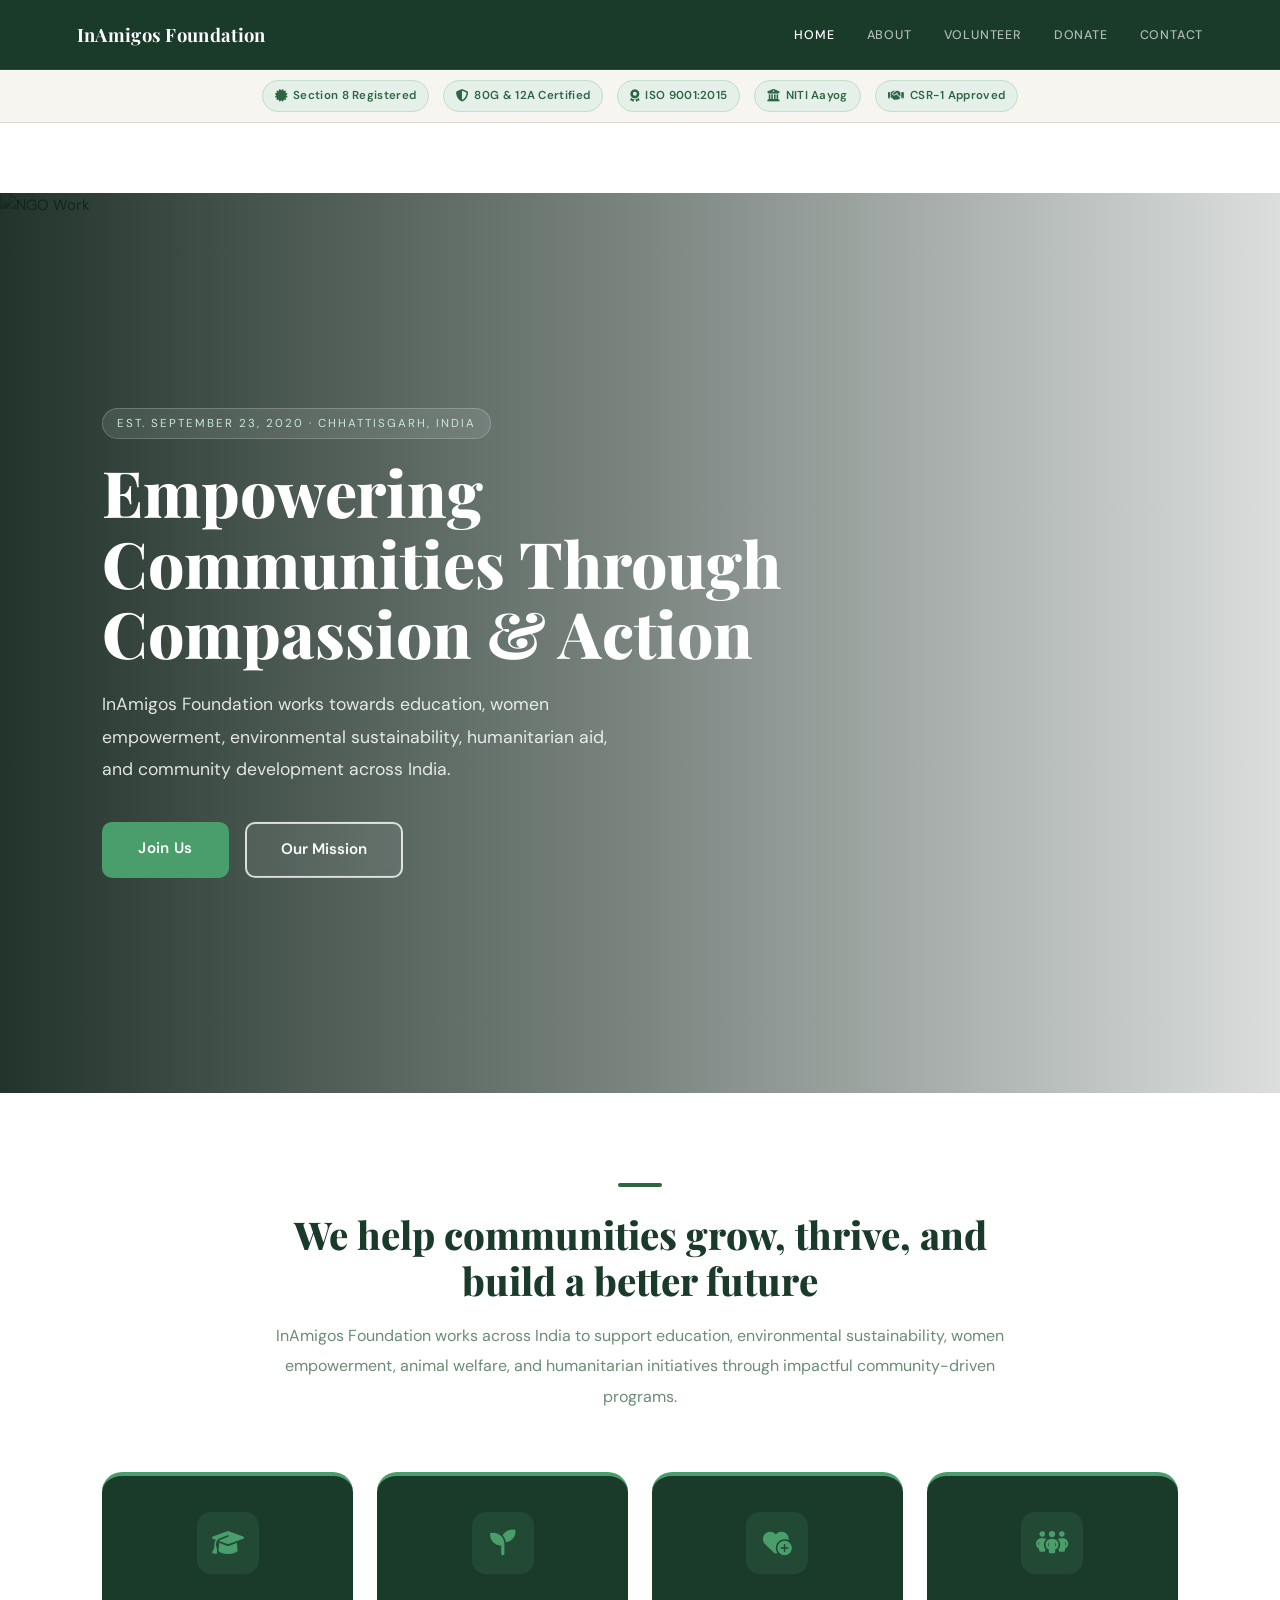
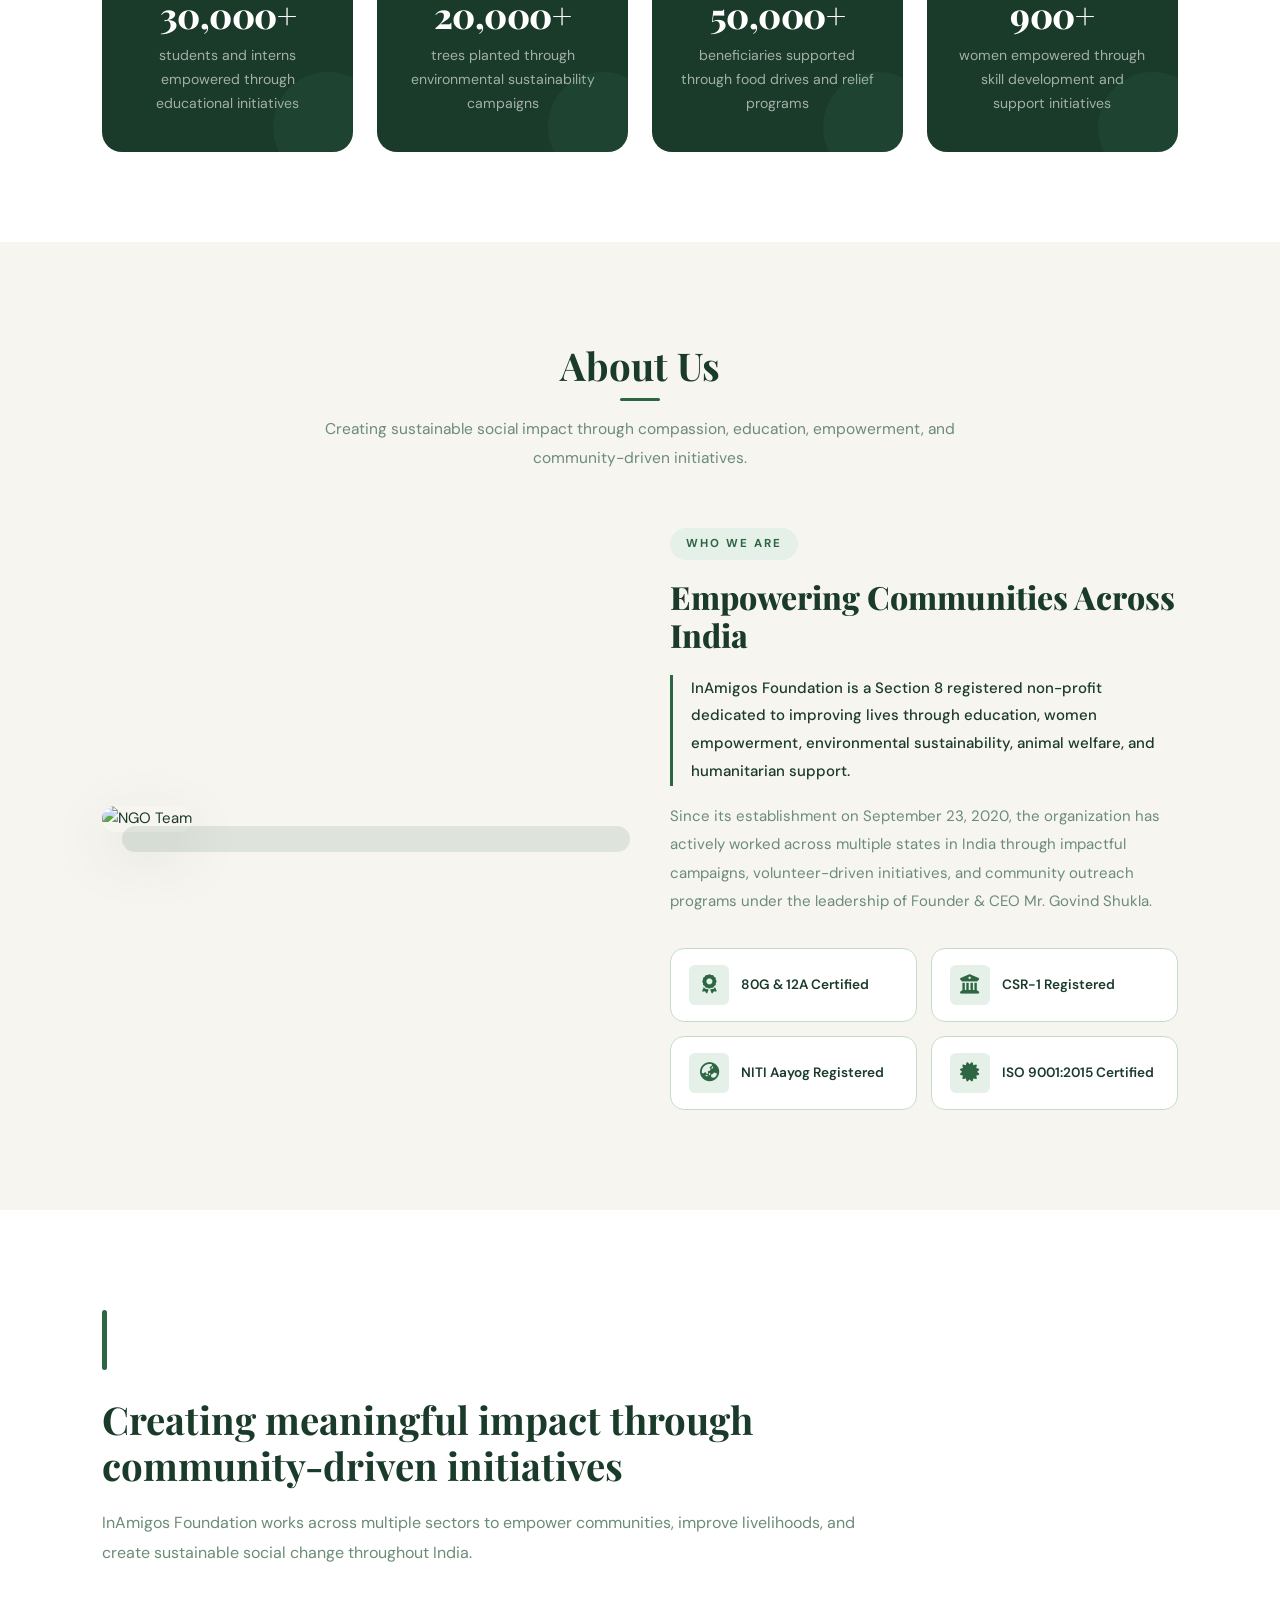
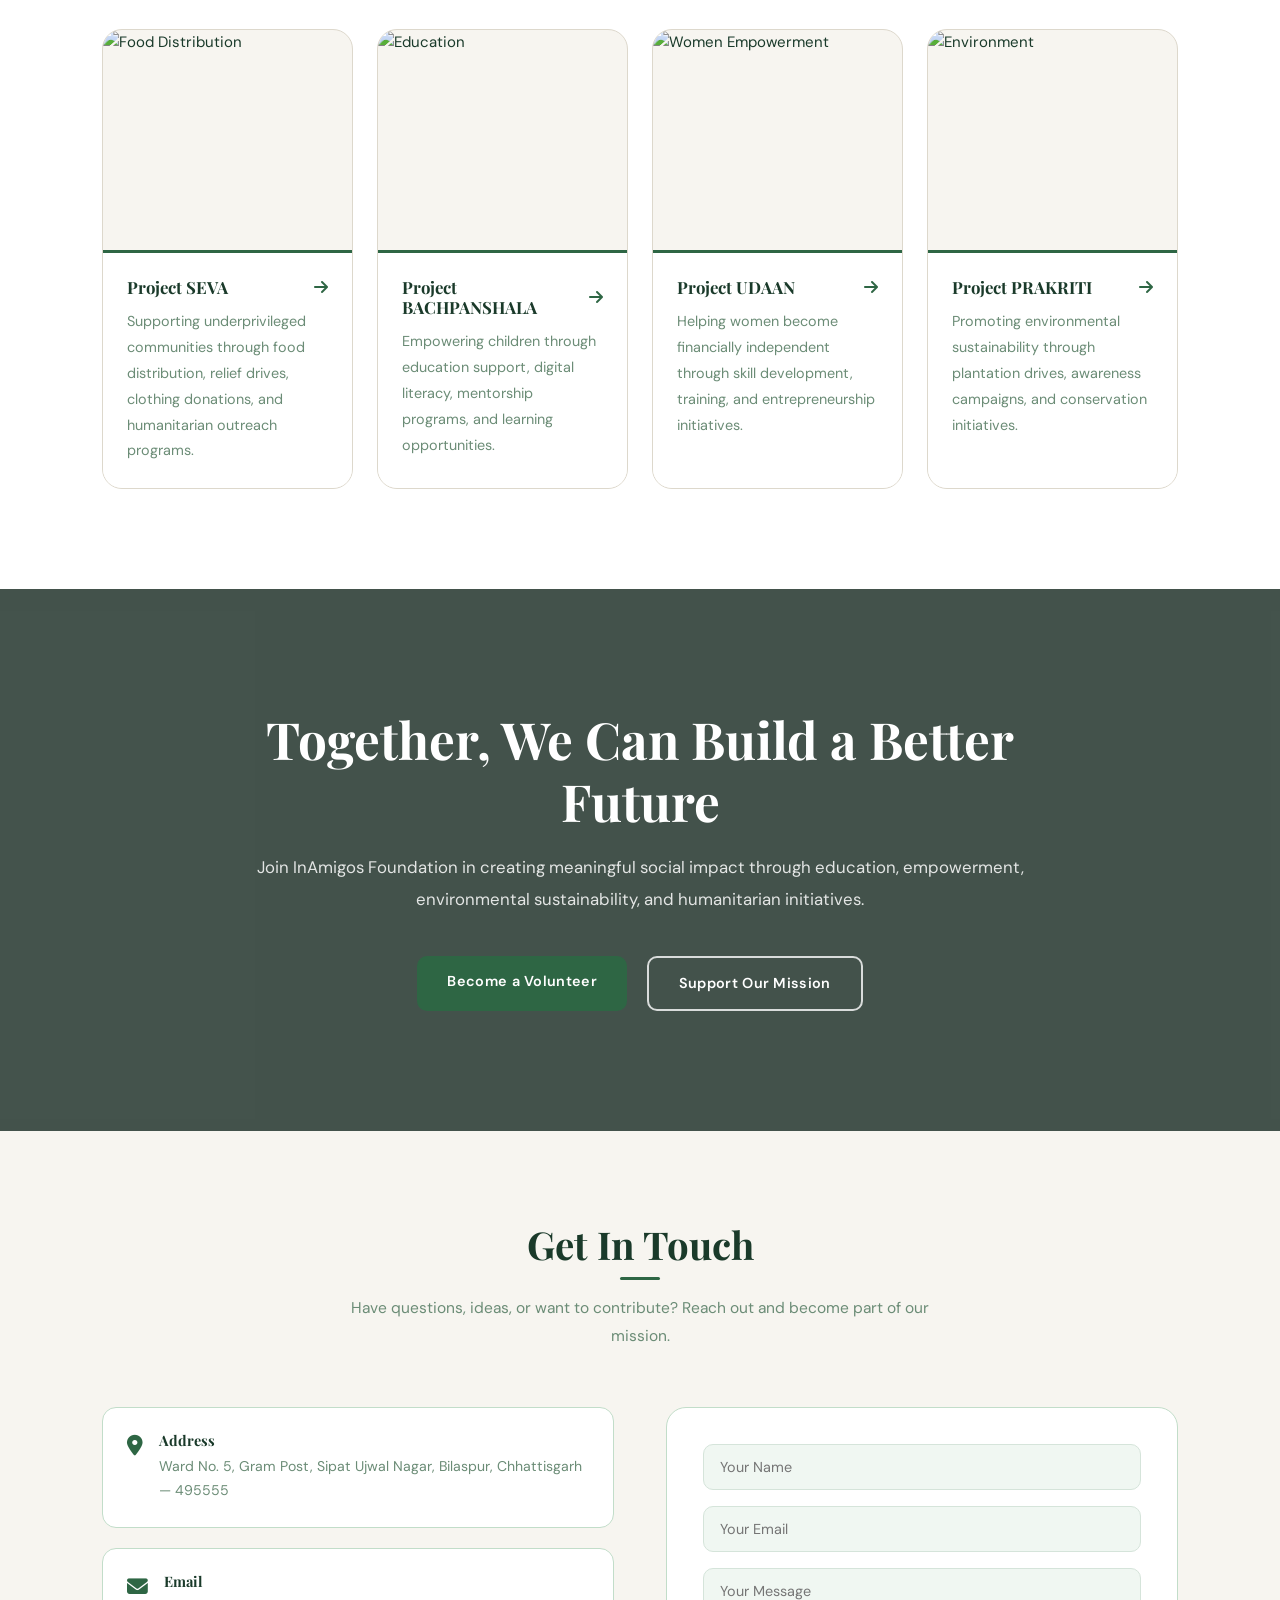
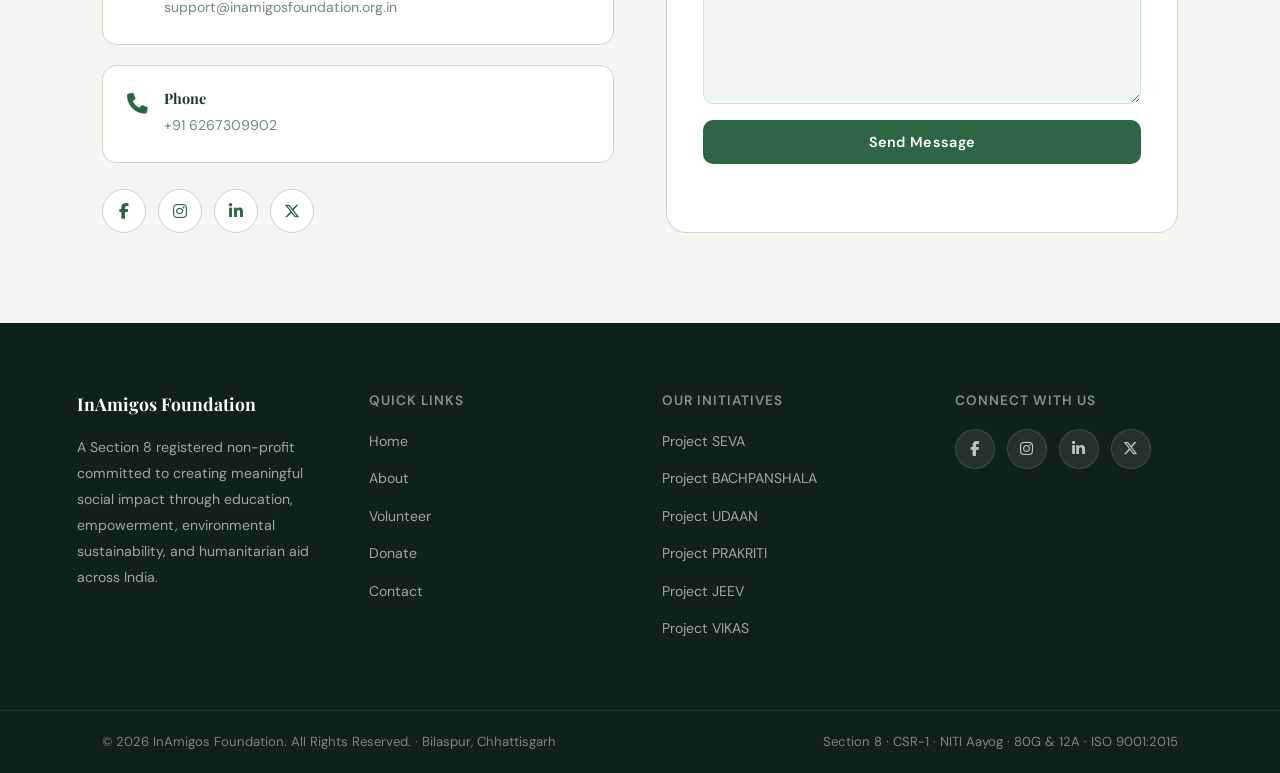
==== commit 7ed00a7c: "Completed NGO website with About, Volunteer, Donate and Contact pages" ====
--- a/index.html
+++ b/index.html
@@ -3,675 +3,295 @@
 <head>
   <meta charset="UTF-8" />
   <meta name="viewport" content="width=device-width, initial-scale=1.0" />
-
-  <title>InAmigos Foundation</title>
-
-  <!-- CSS -->
+  <title>InAmigos Foundation — Empowering Communities Across India</title>
   <link rel="stylesheet" href="style.css" />
-
-  <!-- Google Fonts -->
   <link rel="preconnect" href="https://fonts.googleapis.com">
   <link rel="preconnect" href="https://fonts.gstatic.com" crossorigin>
-
-  <link href="https://fonts.googleapis.com/css2?family=Poppins:wght@300;400;500;600;700&display=swap" rel="stylesheet">
-
-  <!-- Font Awesome -->
-  <link
-    rel="stylesheet"
-    href="https://cdnjs.cloudflare.com/ajax/libs/font-awesome/6.5.1/css/all.min.css"
-  />
+  <link href="https://fonts.googleapis.com/css2?family=Playfair+Display:wght@600;700;800&family=DM+Sans:wght@300;400;500;600&display=swap" rel="stylesheet">
+  <link rel="stylesheet" href="https://cdnjs.cloudflare.com/ajax/libs/font-awesome/6.5.1/css/all.min.css" />
 </head>
-
 <body>
 
-  <!-- ================= NAVBAR ================= -->
-
+  <!-- NAVBAR -->
   <header class="navbar">
-
-    <div class="logo">
-      InAmigos Foundation
-    </div>
-
+    <div class="logo">InAmigos Foundation</div>
     <nav>
       <ul class="nav-links">
-        <li><a href="#">Home</a></li>
-        <li><a href="#">About</a></li>
-        <li><a href="#">Projects</a></li>
-        <li><a href="#">Impact</a></li>
-        <li><a href="#">Volunteer</a></li>
-        <li><a href="#">Contact</a></li>
+        <li><a href="index.html" class="active">Home</a></li>
+        <li><a href="about.html">About</a></li>
+        <li><a href="volunteer.html">Volunteer</a></li>
+        <li><a href="donate.html">Donate</a></li>
+        <li><a href="contact.html">Contact</a></li>
       </ul>
     </nav>
-
-    <div class="menu-btn">
-      <i class="fa-solid fa-bars"></i>
-    </div>
-
+    <div class="menu-btn"><i class="fa-solid fa-bars"></i></div>
   </header>
 
-  
-  <!-- ================= HERO SLIDER ================= -->
-    <!-- ================= HERO SLIDER ================= -->
-
-<section class="hero-slider">
-
-  <!-- BACKGROUND SLIDES -->
-
-  <div class="slide active">
-    <img
-      src="https://images.unsplash.com/photo-1469571486292-b53601020f16?q=80&w=1600&auto=format&fit=crop"
-      alt="NGO Work"
-    />
+  <!-- TRUST STRIP -->
+  <div class="trust-strip">
+    <span class="trust-pill"><i class="fa-solid fa-certificate"></i> Section 8 Registered</span>
+    <span class="trust-pill"><i class="fa-solid fa-shield-halved"></i> 80G & 12A Certified</span>
+    <span class="trust-pill"><i class="fa-solid fa-award"></i> ISO 9001:2015</span>
+    <span class="trust-pill"><i class="fa-solid fa-building-columns"></i> NITI Aayog</span>
+    <span class="trust-pill"><i class="fa-solid fa-handshake"></i> CSR-1 Approved</span>
   </div>
 
-  <div class="slide">
-    <img
-      src="https://images.unsplash.com/photo-1517486808906-6ca8b3f04846?q=80&w=1600&auto=format&fit=crop"
-      alt="Community Support"
-    />
-  </div>
-
-  <div class="slide">
-    <img
-      src="https://images.unsplash.com/photo-1529390079861-591de354faf5?q=80&w=1600&auto=format&fit=crop"
-      alt="Women Empowerment"
-    />
-  </div>
-
-  <!-- OVERLAY -->
-
-  <div class="hero-overlay"></div>
-
-  <!-- STATIC CONTENT -->
-
-  <div class="hero-content">
-
-    <h1>
-      Empowering Communities Through Compassion & Action
-    </h1>
-
-    <p>
-      InAmigos Foundation works towards education,
-      women empowerment, environmental sustainability,
-      humanitarian aid, and community development
-      across India.
-    </p>
-
-    <div class="hero-buttons">
-
-      <a href="#" class="btn primary-btn">
-        Join Us
-      </a>
-
-      <a href="#" class="btn hero-outline">
-        Our Mission
-      </a>
-
-    </div>
-
-  </div>
-
-</section>
-
-
-  <!-- JS -->
-  <script src="script.js"></script>
-
-</body>
-  <!-- ================= IMPACT INTRO SECTION ================= -->
-
+  <!-- HERO SLIDER -->
+  <section class="hero-slider">
+    <div class="slide active">
+      <img src="https://images.unsplash.com/photo-1469571486292-b53601020f16?q=80&w=1600&auto=format&fit=crop" alt="NGO Work" />
+    </div>
+    <div class="slide">
+      <img src="https://images.unsplash.com/photo-1517486808906-6ca8b3f04846?q=80&w=1600&auto=format&fit=crop" alt="Community Support" />
+    </div>
+    <div class="slide">
+      <img src="https://images.unsplash.com/photo-1529390079861-591de354faf5?q=80&w=1600&auto=format&fit=crop" alt="Women Empowerment" />
+    </div>
+    <div class="hero-overlay"></div>
+    <div class="hero-content">
+      <div class="hero-eyebrow">Est. September 23, 2020 · Chhattisgarh, India</div>
+      <h1>Empowering Communities Through Compassion & Action</h1>
+      <p>InAmigos Foundation works towards education, women empowerment, environmental sustainability, humanitarian aid, and community development across India.</p>
+      <div class="hero-buttons">
+        <a href="volunteer.html" class="btn primary-btn">Join Us</a>
+        <a href="about.html" class="hero-outline">Our Mission</a>
+      </div>
+    </div>
+  </section>
+
+  <!-- IMPACT INTRO -->
   <section class="impact-intro">
-
     <div class="impact-header">
-
       <div class="impact-line"></div>
-
-      <h2>
-        We help communities grow, thrive, and build a better future
-      </h2>
-
-      <p>
-        InAmigos Foundation works across India to support education,
-        environmental sustainability, women empowerment, animal welfare,
-        and humanitarian initiatives through impactful community-driven programs.
-      </p>
-
-    </div>
-
-    <!-- IMPACT STATS -->
-
+      <h2>We help communities grow, thrive, and build a better future</h2>
+      <p>InAmigos Foundation works across India to support education, environmental sustainability, women empowerment, animal welfare, and humanitarian initiatives through impactful community-driven programs.</p>
+    </div>
     <div class="impact-grid">
-
-      <!-- CARD 1 -->
-
-      <div class="impact-card">
-
-        <div class="impact-icon">
-          <i class="fa-solid fa-graduation-cap"></i>
-        </div>
-
+      <div class="impact-card">
+        <div class="impact-icon"><i class="fa-solid fa-graduation-cap"></i></div>
         <h3>30,000+</h3>
-
-        <p>
-          students and interns empowered through educational initiatives
-        </p>
-
-      </div>
-
-      <!-- CARD 2 -->
-
-      <div class="impact-card">
-
-        <div class="impact-icon">
-          <i class="fa-solid fa-seedling"></i>
-        </div>
-
+        <p>students and interns empowered through educational initiatives</p>
+      </div>
+      <div class="impact-card">
+        <div class="impact-icon"><i class="fa-solid fa-seedling"></i></div>
         <h3>20,000+</h3>
-
-        <p>
-          trees planted through environmental sustainability campaigns
-        </p>
-
-      </div>
-
-      <!-- CARD 3 -->
-
-      <div class="impact-card">
-
-        <div class="impact-icon">
-          <i class="fa-solid fa-heart-circle-plus"></i>
-        </div>
-
+        <p>trees planted through environmental sustainability campaigns</p>
+      </div>
+      <div class="impact-card">
+        <div class="impact-icon"><i class="fa-solid fa-heart-circle-plus"></i></div>
         <h3>50,000+</h3>
-
-        <p>
-          beneficiaries supported through food drives and relief programs
-        </p>
-
-      </div>
-
-      <!-- CARD 4 -->
-
-      <div class="impact-card">
-
-        <div class="impact-icon">
-          <i class="fa-solid fa-people-group"></i>
-        </div>
-
+        <p>beneficiaries supported through food drives and relief programs</p>
+      </div>
+      <div class="impact-card">
+        <div class="impact-icon"><i class="fa-solid fa-people-group"></i></div>
         <h3>900+</h3>
-
-        <p>
-          women empowered through skill development and support initiatives
-        </p>
-
-      </div>
-
-    </div>
-
-  </section>
-  <!-- ================= ABOUT SECTION ================= -->
-
+        <p>women empowered through skill development and support initiatives</p>
+      </div>
+    </div>
+  </section>
+
+  <!-- ABOUT -->
   <section class="about">
-
     <div class="section-header">
-
       <h2>About Us</h2>
-
-      <p>
-        Creating sustainable social impact through compassion,
-        education, empowerment, and community-driven initiatives.
-      </p>
-
-    </div>
-
+      <div class="section-divider"></div>
+      <p>Creating sustainable social impact through compassion, education, empowerment, and community-driven initiatives.</p>
+    </div>
     <div class="about-container">
-
-      <!-- LEFT SIDE -->
-
       <div class="about-image">
-
-        <img
-          src="https://images.unsplash.com/photo-1529156069898-49953e39b3ac?q=80&w=1200&auto=format&fit=crop"
-          alt="NGO Team"
-        />
-
-      </div>
-
-      <!-- RIGHT SIDE -->
-
+        <img src="https://images.unsplash.com/photo-1529156069898-49953e39b3ac?q=80&w=1200&auto=format&fit=crop" alt="NGO Team" />
+      </div>
       <div class="about-content">
-
-        <h3>
-          Empowering Communities Across India
-        </h3>
-
-        <p>
-          InAmigos Foundation is a Section 8 registered non-profit organization
-          dedicated to improving lives through education, women empowerment,
-          environmental sustainability, animal welfare, and humanitarian support.
-        </p>
-
-        <p>
-          Since its establishment, the organization has actively worked across
-          multiple states in India through impactful campaigns, volunteer-driven
-          initiatives, and community outreach programs.
-        </p>
-
-        <!-- CERTIFICATIONS -->
-
+        <span class="about-eyebrow">Who We Are</span>
+        <h3>Empowering Communities Across India</h3>
+        <p class="lead-para">InAmigos Foundation is a Section 8 registered non-profit dedicated to improving lives through education, women empowerment, environmental sustainability, animal welfare, and humanitarian support.</p>
+        <p>Since its establishment on September 23, 2020, the organization has actively worked across multiple states in India through impactful campaigns, volunteer-driven initiatives, and community outreach programs under the leadership of Founder & CEO Mr. Govind Shukla.</p>
         <div class="certifications">
-
           <div class="cert-card">
             <i class="fa-solid fa-award"></i>
             <span>80G & 12A Certified</span>
           </div>
-
           <div class="cert-card">
             <i class="fa-solid fa-building-columns"></i>
             <span>CSR-1 Registered</span>
           </div>
-
           <div class="cert-card">
             <i class="fa-solid fa-earth-asia"></i>
             <span>NITI Aayog Registered</span>
           </div>
-
           <div class="cert-card">
             <i class="fa-solid fa-certificate"></i>
             <span>ISO 9001:2015 Certified</span>
           </div>
-
-        </div>
-
-      </div>
-
-    </div>
-
-  </section>
-  
-    <!-- ================= WHAT WE DO SECTION ================= -->
-
+        </div>
+      </div>
+    </div>
+  </section>
+
+  <!-- WHAT WE DO -->
   <section class="work-section">
-
     <div class="work-header">
-
       <div class="work-line"></div>
-
-      <h2>
-        Creating meaningful impact through community-driven initiatives
-      </h2>
-
-      <p>
-        InAmigos Foundation works across multiple sectors to empower communities,
-        improve livelihoods, and create sustainable social change throughout India.
-      </p>
-
-    </div>
-
-    <!-- WORK GRID -->
-
+      <h2>Creating meaningful impact through community-driven initiatives</h2>
+      <p>InAmigos Foundation works across multiple sectors to empower communities, improve livelihoods, and create sustainable social change throughout India.</p>
+    </div>
     <div class="work-grid">
-
-      <!-- CARD 1 -->
-
-      <div class="work-card">
-
-        <div class="work-image">
-
-          <img
-            src="https://images.unsplash.com/photo-1469571486292-b53601020f16?q=80&w=1200&auto=format&fit=crop"
-            alt="Food Distribution"
-          />
-
-        </div>
-
-        <div class="work-content">
-
-          <div class="work-top">
-
+      <div class="work-card">
+        <div class="work-image">
+          <img src="https://images.unsplash.com/photo-1593113630400-ea4288922497?q=80&w=1000&auto=format&fit=crop" alt="Food Distribution" />
+        </div>
+        <div class="work-content">
+          <div class="work-top">
             <h3>Project SEVA</h3>
-
-            <i class="fa-solid fa-arrow-right"></i>
-
-          </div>
-
-          <p>
-            Supporting underprivileged communities through food distribution,
-            relief drives, clothing donations, and humanitarian outreach programs.
-          </p>
-
-        </div>
-
-      </div>
-
-      <!-- CARD 2 -->
-
-      <div class="work-card">
-
-        <div class="work-image">
-
-          <img
-            src="https://images.unsplash.com/photo-1488521787991-ed7bbaae773c?q=80&w=1200&auto=format&fit=crop"
-            alt="Education Initiative"
-          />
-
-        </div>
-
-        <div class="work-content">
-
-          <div class="work-top">
-
+            <i class="fa-solid fa-arrow-right"></i>
+          </div>
+          <p>Supporting underprivileged communities through food distribution, relief drives, clothing donations, and humanitarian outreach programs.</p>
+        </div>
+      </div>
+      <div class="work-card">
+        <div class="work-image">
+          <img src="https://images.unsplash.com/photo-1488521787991-ed7bbaae773c?q=80&w=1200&auto=format&fit=crop" alt="Education" />
+        </div>
+        <div class="work-content">
+          <div class="work-top">
             <h3>Project BACHPANSHALA</h3>
-
-            <i class="fa-solid fa-arrow-right"></i>
-
-          </div>
-
-          <p>
-            Empowering children through education support, digital literacy,
-            mentorship programs, and learning opportunities.
-          </p>
-
-        </div>
-
-      </div>
-
-      <!-- CARD 3 -->
-
-      <div class="work-card">
-
-        <div class="work-image">
-
-          <img
-            src="https://images.unsplash.com/photo-1529390079861-591de354faf5?q=80&w=1200&auto=format&fit=crop"
-            alt="Women Empowerment"
-          />
-
-        </div>
-
-        <div class="work-content">
-
-          <div class="work-top">
-
+            <i class="fa-solid fa-arrow-right"></i>
+          </div>
+          <p>Empowering children through education support, digital literacy, mentorship programs, and learning opportunities.</p>
+        </div>
+      </div>
+      <div class="work-card">
+        <div class="work-image">
+          <img src="https://images.unsplash.com/photo-1529390079861-591de354faf5?q=80&w=1200&auto=format&fit=crop" alt="Women Empowerment" />
+        </div>
+        <div class="work-content">
+          <div class="work-top">
             <h3>Project UDAAN</h3>
-
-            <i class="fa-solid fa-arrow-right"></i>
-
-          </div>
-
-          <p>
-            Helping women become financially independent through skill
-            development, training, and entrepreneurship initiatives.
-          </p>
-
-        </div>
-
-      </div>
-
-      <!-- CARD 4 -->
-
-      <div class="work-card">
-
-        <div class="work-image">
-
-          <img
-            src="https://images.unsplash.com/photo-1517486808906-6ca8b3f04846?q=80&w=1200&auto=format&fit=crop"
-            alt="Environment"
-          />
-
-        </div>
-
-        <div class="work-content">
-
-          <div class="work-top">
-
+            <i class="fa-solid fa-arrow-right"></i>
+          </div>
+          <p>Helping women become financially independent through skill development, training, and entrepreneurship initiatives.</p>
+        </div>
+      </div>
+      <div class="work-card">
+        <div class="work-image">
+          <img src="https://images.unsplash.com/photo-1517486808906-6ca8b3f04846?q=80&w=1200&auto=format&fit=crop" alt="Environment" />
+        </div>
+        <div class="work-content">
+          <div class="work-top">
             <h3>Project PRAKRITI</h3>
-
-            <i class="fa-solid fa-arrow-right"></i>
-
-          </div>
-
-          <p>
-            Promoting environmental sustainability through plantation drives,
-            awareness campaigns, and conservation initiatives.
-          </p>
-
-        </div>
-
-      </div>
-
-    </div>
-
-  </section>
-    <!-- ================= CTA SECTION ================= -->
-
+            <i class="fa-solid fa-arrow-right"></i>
+          </div>
+          <p>Promoting environmental sustainability through plantation drives, awareness campaigns, and conservation initiatives.</p>
+        </div>
+      </div>
+    </div>
+  </section>
+
+  <!-- CTA -->
   <section class="cta-section">
-
     <div class="cta-overlay"></div>
-
     <div class="cta-content">
-
-      <h2>
-        Together, We Can Build a Better Future
-      </h2>
-
-      <p>
-        Join InAmigos Foundation in creating meaningful social impact through
-        education, empowerment, environmental sustainability, and humanitarian initiatives.
-      </p>
-
+      <h2>Together, We Can Build a Better Future</h2>
+      <p>Join InAmigos Foundation in creating meaningful social impact through education, empowerment, environmental sustainability, and humanitarian initiatives.</p>
       <div class="cta-buttons">
-
-        <a href="#" class="btn primary-btn">
-          Become a Volunteer
-        </a>
-
-        <a href="#" class="btn secondary-btn cta-btn">
-          Support Our Mission
-        </a>
-
-      </div>
-
-    </div>
-
-  </section>
-    <!-- ================= CONTACT SECTION ================= -->
-
+        <a href="volunteer.html" class="btn primary-btn">Become a Volunteer</a>
+        <a href="donate.html" class="btn secondary-btn cta-btn">Support Our Mission</a>
+      </div>
+    </div>
+  </section>
+
+  <!-- CONTACT -->
   <section class="contact-section">
-
     <div class="section-header">
-
       <h2>Get In Touch</h2>
-
-      <p>
-        Have questions, ideas, or want to contribute?
-        Reach out to us and become part of our mission.
-      </p>
-
-    </div>
-
+      <div class="section-divider"></div>
+      <p>Have questions, ideas, or want to contribute? Reach out and become part of our mission.</p>
+    </div>
     <div class="contact-container">
-
-      <!-- LEFT SIDE -->
-
       <div class="contact-info">
-
         <div class="contact-card">
-
           <i class="fa-solid fa-location-dot"></i>
-
           <div>
             <h3>Address</h3>
-
-            <p>
-              Ward No. 5, Gram Post, Sipat Ujwal Nagar,
-              Bilaspur, Chhattisgarh - 495555
-            </p>
-          </div>
-
-        </div>
-
+            <p>Ward No. 5, Gram Post, Sipat Ujwal Nagar, Bilaspur, Chhattisgarh — 495555</p>
+          </div>
+        </div>
         <div class="contact-card">
-
           <i class="fa-solid fa-envelope"></i>
-
           <div>
             <h3>Email</h3>
-
             <p>support@inamigosfoundation.org.in</p>
           </div>
-
-        </div>
-
+        </div>
         <div class="contact-card">
-
           <i class="fa-solid fa-phone"></i>
-
           <div>
             <h3>Phone</h3>
-
             <p>+91 6267309902</p>
           </div>
-
-        </div>
-
-        <!-- SOCIALS -->
-
+        </div>
         <div class="social-links">
-
-          <a href="#"><i class="fa-brands fa-facebook-f"></i></a>
-
-          <a href="#"><i class="fa-brands fa-instagram"></i></a>
-
-          <a href="#"><i class="fa-brands fa-linkedin-in"></i></a>
-
-          <a href="#"><i class="fa-brands fa-x-twitter"></i></a>
-
-        </div>
-
-      </div>
-
-      <!-- RIGHT SIDE -->
-
+          <a href="http://facebook.com/InAmigos/"><i class="fa-brands fa-facebook-f"></i></a>
+          <a href="https://www.instagram.com/inamigos/?hl=en"><i class="fa-brands fa-instagram"></i></a>
+          <a href="https://in.linkedin.com/company/inamigos-foundation"><i class="fa-brands fa-linkedin-in"></i></a>
+          <a href="https://x.com/InamigosF"><i class="fa-brands fa-x-twitter"></i></a>
+        </div>
+      </div>
       <div class="contact-form">
-
         <form>
-
           <input type="text" placeholder="Your Name" required>
-
           <input type="email" placeholder="Your Email" required>
-
-          <textarea
-            rows="6"
-            placeholder="Your Message"
-            required
-          ></textarea>
-
-          <button type="submit" class="btn primary-btn">
-            Send Message
-          </button>
-
+          <textarea rows="6" placeholder="Your Message" required></textarea>
+          <button type="submit" class="btn primary-btn">Send Message</button>
         </form>
-
-      </div>
-
-    </div>
-
-  </section>
-    <!-- ================= FOOTER ================= -->
-
+      </div>
+    </div>
+  </section>
+
+  <!-- FOOTER -->
   <footer class="footer">
-
     <div class="footer-container">
-
-      <!-- COLUMN 1 -->
-
-      <div class="footer-col">
-
+      <div class="footer-col">
         <h2>InAmigos Foundation</h2>
-
-        <p>
-          InAmigos Foundation is committed to creating meaningful social impact
-          through education, empowerment, environmental sustainability,
-          humanitarian aid, and community-driven initiatives across India.
-        </p>
-
-      </div>
-
-      <!-- COLUMN 2 -->
-
-      <div class="footer-col">
-
+        <p>A Section 8 registered non-profit committed to creating meaningful social impact through education, empowerment, environmental sustainability, and humanitarian aid across India.</p>
+      </div>
+      <div class="footer-col">
         <h3>Quick Links</h3>
-
         <ul>
-
-          <li><a href="#">Home</a></li>
-
-          <li><a href="#">About</a></li>
-
-          <li><a href="#">Projects</a></li>
-
-          <li><a href="#">Volunteer</a></li>
-
-          <li><a href="#">Contact</a></li>
-
+          <li><a href="index.html">Home</a></li>
+          <li><a href="about.html">About</a></li>
+          <li><a href="volunteer.html">Volunteer</a></li>
+          <li><a href="donate.html">Donate</a></li>
+          <li><a href="contact.html">Contact</a></li>
         </ul>
-
-      </div>
-
-      <!-- COLUMN 3 -->
-
-      <div class="footer-col">
-
+      </div>
+      <div class="footer-col">
         <h3>Our Initiatives</h3>
-
         <ul>
-
           <li><a href="#">Project SEVA</a></li>
-
           <li><a href="#">Project BACHPANSHALA</a></li>
-
           <li><a href="#">Project UDAAN</a></li>
-
           <li><a href="#">Project PRAKRITI</a></li>
-
+          <li><a href="#">Project JEEV</a></li>
+          <li><a href="#">Project VIKAS</a></li>
         </ul>
-
-      </div>
-
-      <!-- COLUMN 4 -->
-
-      <div class="footer-col">
-
+      </div>
+      <div class="footer-col">
         <h3>Connect With Us</h3>
-
         <div class="footer-socials">
-
-          <a href="#"><i class="fa-brands fa-facebook-f"></i></a>
-
-          <a href="#"><i class="fa-brands fa-instagram"></i></a>
-
-          <a href="#"><i class="fa-brands fa-linkedin-in"></i></a>
-
-          <a href="#"><i class="fa-brands fa-x-twitter"></i></a>
-
-        </div>
-
-      </div>
-
-    </div>
-
-    <!-- FOOTER BOTTOM -->
-
+          <a href="http://facebook.com/InAmigos/"><i class="fa-brands fa-facebook-f"></i></a>
+          <a href="https://www.instagram.com/inamigos/?hl=en"><i class="fa-brands fa-instagram"></i></a>
+          <a href="https://in.linkedin.com/company/inamigos-foundation"><i class="fa-brands fa-linkedin-in"></i></a>
+          <a href="https://x.com/InamigosF"><i class="fa-brands fa-x-twitter"></i></a>
+        </div>
+      </div>
+    </div>
     <div class="footer-bottom">
-
-      <p>
-        © 2026 InAmigos Foundation. All Rights Reserved.
-      </p>
-
-    </div>
-
+      <p>© 2026 InAmigos Foundation. All Rights Reserved. · Bilaspur, Chhattisgarh</p>
+      <p>Section 8 · CSR-1 · NITI Aayog · 80G & 12A · ISO 9001:2015</p>
+    </div>
   </footer>
-  
+
+  <script src="script.js"></script>
+</body>
 </html>
--- a/style.css
+++ b/style.css
@@ -1,616 +1,653 @@
-*{
+/* ============================================================
+   InAmigos Foundation — Unified Stylesheet
+   Fonts: Playfair Display (headings) + DM Sans (body)
+   Theme: Forest Green #1a3a2a / #2e6644 / #4a9e6b
+   ============================================================ */
+
+@import url('https://fonts.googleapis.com/css2?family=Playfair+Display:wght@600;700;800&family=DM+Sans:ital,wght@0,300;0,400;0,500;0,600;1,400&display=swap');
+
+* {
   margin: 0;
   padding: 0;
   box-sizing: border-box;
 }
 
-:root{
-  --primary-color: #0E9F6E;
-  --secondary-color: #2563EB;
-  --dark-color: #111827;
-  --light-color: #F9FAFB;
-  --text-color: #4B5563;
-}
-
-body{
-  font-family: 'Poppins', sans-serif;
-  background: white;
-  color: var(--dark-color);
-}
-
-/* ================= NAVBAR ================= */
-
-.navbar{
+:root {
+  --green-darkest:  #0f2219;
+  --green-dark:     #1a3a2a;
+  --green-mid:      #2e6644;
+  --green-accent:   #4a9e6b;
+  --green-light:    #e4f0e8;
+  --green-pale:     #f0f7f2;
+  --green-border:   #c2ddc9;
+
+  --cream:          #f7f5f0;
+  --cream-border:   #ddd8cc;
+  --white:          #ffffff;
+
+  --text-dark:      #1a3a2a;
+  --text-mid:       #3d5c48;
+  --text-muted:     #6b8c76;
+  --text-light:     #a0bda8;
+
+  --shadow-sm:  0 2px 8px rgba(26, 58, 42, 0.07);
+  --shadow-md:  0 8px 28px rgba(26, 58, 42, 0.10);
+  --shadow-lg:  0 20px 60px rgba(26, 58, 42, 0.13);
+
+  --radius-sm:  6px;
+  --radius-md:  10px;
+  --radius-lg:  14px;
+  --radius-xl:  20px;
+}
+
+html { scroll-behavior: smooth; }
+
+body {
+  font-family: 'DM Sans', sans-serif;
+  background: var(--white);
+  color: var(--text-dark);
+  line-height: 1.7;
+  font-size: 15px;
+}
+
+/* ============================================================
+   TYPOGRAPHY
+   ============================================================ */
+
+h1, h2, h3, h4 {
+  font-family: 'Playfair Display', serif;
+  color: var(--text-dark);
+  line-height: 1.2;
+}
+
+/* ============================================================
+   NAVBAR
+   ============================================================ */
+
+.navbar {
   width: 100%;
-  padding: 20px 8%;
+  padding: 0 6%;
+  height: 70px;
   display: flex;
   justify-content: space-between;
   align-items: center;
-
   position: fixed;
   top: 0;
   left: 0;
-
-  background: white;
+  background: var(--green-dark);
   z-index: 1000;
-
-  box-shadow: 0 2px 10px rgba(0,0,0,0.05);
-}
-
-.logo{
+  border-bottom: 1px solid rgba(255,255,255,0.08);
+}
+
+.logo {
+  font-family: 'Playfair Display', serif;
+  font-size: 1.15rem;
+  font-weight: 700;
+  color: var(--white);
+  letter-spacing: 0.3px;
+}
+
+.nav-links {
+  display: flex;
+  list-style: none;
+  gap: 32px;
+}
+
+.nav-links a {
+  text-decoration: none;
+  color: rgba(255,255,255,0.65);
+  font-size: 0.78rem;
+  font-weight: 500;
+  letter-spacing: 0.8px;
+  text-transform: uppercase;
+  transition: color 0.25s;
+}
+
+.nav-links a:hover,
+.nav-links a.active {
+  color: var(--white);
+}
+
+.menu-btn {
+  display: none;
   font-size: 1.4rem;
-  font-weight: 700;
-  color: var(--primary-color);
-}
-
-.nav-links{
-  display: flex;
-  list-style: none;
-  gap: 30px;
-}
-
-.nav-links a{
-  text-decoration: none;
-  color: var(--dark-color);
-  font-weight: 500;
-  transition: 0.3s;
-}
-
-.nav-links a:hover{
-  color: var(--primary-color);
-}
-
-.menu-btn{
-  display: none;
-  font-size: 1.5rem;
   cursor: pointer;
-}
-
-/* ================= BUTTONS ================= */
-
-.btn{
+  color: var(--white);
+}
+
+/* ============================================================
+   TRUST BADGE STRIP
+   ============================================================ */
+
+.trust-strip {
+  background: var(--cream);
+  border-bottom: 1px solid var(--cream-border);
+  display: flex;
+  align-items: center;
+  justify-content: center;
+  gap: 14px;
+  padding: 10px 6%;
+  flex-wrap: wrap;
+  margin-top: 70px;
+}
+
+.trust-pill {
+  display: flex;
+  align-items: center;
+  gap: 6px;
+  font-size: 0.72rem;
+  color: var(--green-mid);
+  font-weight: 600;
+  background: var(--green-light);
+  padding: 5px 12px;
+  border-radius: 20px;
+  border: 1px solid var(--green-border);
+  letter-spacing: 0.3px;
+}
+
+.trust-pill i {
+  font-size: 0.78rem;
+}
+
+/* ============================================================
+   BUTTONS
+   ============================================================ */
+
+.btn {
   display: inline-block;
-  padding: 16px 36px;
-  border-radius: 10px;
+  padding: 13px 30px;
+  border-radius: var(--radius-md);
   text-decoration: none;
   font-weight: 600;
-  font-size: 1rem;
+  font-size: 0.9rem;
   transition: all 0.3s ease;
   letter-spacing: 0.3px;
-}
-
-.primary-btn{
-  background: var(--primary-color);
-  color: white;
-  box-shadow: 0 6px 20px rgba(14,159,110,0.4);
-}
-
-.primary-btn:hover{
-  background: #0b8a5e;
+  cursor: pointer;
+  border: none;
+  font-family: 'DM Sans', sans-serif;
+}
+
+.primary-btn {
+  background: var(--green-mid);
+  color: var(--white);
+}
+
+.primary-btn:hover {
+  background: var(--green-dark);
   transform: translateY(-2px);
-  box-shadow: 0 10px 30px rgba(14,159,110,0.5);
-}
-
-.secondary-btn{
+  box-shadow: 0 10px 28px rgba(26,58,42,0.25);
+}
+
+.secondary-btn {
   background: transparent;
   border: 2px solid rgba(255,255,255,0.8);
-  color: white;
-}
-
-.secondary-btn:hover{
-  background: white;
-  color: var(--dark-color);
-}
-
-/* ================= HERO SLIDER ================= */
-
-.hero-slider{
+  color: var(--white);
+}
+
+.secondary-btn:hover {
+  background: var(--white);
+  color: var(--green-dark);
+}
+
+/* ============================================================
+   SECTION SHARED
+   ============================================================ */
+
+.section-header {
+  text-align: center;
+  margin-bottom: 56px;
+}
+
+.section-header h2 {
+  font-size: clamp(1.7rem, 3vw, 2.4rem);
+  margin-bottom: 10px;
+}
+
+.section-header p {
+  max-width: 640px;
+  margin: 0 auto;
+  color: var(--text-muted);
+  font-size: 0.97rem;
+  line-height: 1.85;
+}
+
+.section-divider {
+  width: 40px;
+  height: 3px;
+  background: var(--green-mid);
+  border-radius: 2px;
+  margin: 10px auto 14px;
+}
+
+/* ============================================================
+   HERO SLIDER  (index.html)
+   ============================================================ */
+
+.hero-slider {
   position: relative;
   width: 100%;
   height: 100vh;
   min-height: 600px;
   overflow: hidden;
-}
-
-/* SLIDES */
-
-.slide{
+  margin-top: 70px;
+}
+
+.slide {
   position: absolute;
   inset: 0;
   opacity: 0;
-  transition: opacity 0.8s ease-in-out;
-}
-
-.slide.active{
-  opacity: 1;
-}
-
-.slide img{
+  transition: opacity 0.9s ease-in-out;
+}
+
+.slide.active { opacity: 1; }
+
+.slide img {
   width: 100%;
   height: 100%;
   object-fit: cover;
-  transform: scale(1.05);
-}
-
-/* OVERLAY */
-
-.hero-overlay{
+}
+
+.hero-overlay {
   position: absolute;
   inset: 0;
-  background:
-    linear-gradient(
-      to right,
-      rgba(0,0,0,0.85),
-      rgba(0,0,0,0.5),
-      rgba(0,0,0,0.2)
-    );
+  background: linear-gradient(to right, rgba(15,34,25,0.92), rgba(15,34,25,0.55), rgba(15,34,25,0.15));
   z-index: 2;
 }
 
-/* CONTENT — vertically centred so everything fits in viewport */
-
-.hero-content{
+.hero-content {
   position: absolute;
   top: 50%;
   left: 8%;
   transform: translateY(-50%);
   z-index: 3;
-  max-width: 720px;
-  color: white;
-}
-
-.hero-content h1{
-  font-size: 4rem;
-  line-height: 1.05;
-  margin-bottom: 24px;
+  max-width: 680px;
+  color: var(--white);
+}
+
+.hero-eyebrow {
+  display: inline-block;
+  background: rgba(255,255,255,0.1);
+  border: 1px solid rgba(255,255,255,0.2);
+  color: #c8e8d4;
+  font-size: 0.72rem;
+  letter-spacing: 2px;
+  text-transform: uppercase;
+  padding: 5px 14px;
+  border-radius: 20px;
+  margin-bottom: 18px;
+}
+
+.hero-content h1 {
+  font-size: clamp(2.4rem, 5vw, 4rem);
   font-weight: 800;
-  color: white;
-  text-shadow: 0 4px 20px rgba(0,0,0,0.4);
-}
-
-.hero-content p{
-  font-size: clamp(0.95rem, 1.4vw, 1.15rem);
+  line-height: 1.1;
+  margin-bottom: 20px;
+  color: var(--white);
+}
+
+.hero-content p {
+  font-size: clamp(0.95rem, 1.4vw, 1.1rem);
   line-height: 1.85;
-  margin-bottom: 40px;
-  max-width: 580px;
-  color: rgba(255,255,255,0.92);
-  text-shadow: 0 2px 10px rgba(0,0,0,0.3);
-}
-
-/* ─── HERO BUTTONS — bold & prominent ─── */
-
-.hero-buttons{
-  display: flex;
-  gap: 18px;
+  margin-bottom: 36px;
+  color: rgba(255,255,255,0.85);
+  max-width: 540px;
+}
+
+.hero-buttons {
+  display: flex;
+  gap: 16px;
   flex-wrap: wrap;
 }
 
-/* "Join Us" — solid green, glowing */
-.hero-buttons .primary-btn{
-  background: var(--primary-color);
-  color: #fff;
-  font-size: 1.05rem;
-  padding: 16px 40px;
-  border-radius: 10px;
-  font-weight: 700;
-  box-shadow: 0 0 0 0 rgba(14,159,110,0.5);
-  animation: pulse-green 2.4s infinite;
+.hero-buttons .primary-btn {
+  background: var(--green-accent);
+  font-size: 0.95rem;
+  padding: 14px 36px;
+  animation: pulse-green 2.5s infinite;
+}
+
+.hero-buttons .primary-btn:hover {
+  background: var(--green-mid);
+  animation: none;
+}
+
+@keyframes pulse-green {
+  0%   { box-shadow: 0 0 0 0   rgba(74,158,107,0.55); }
+  70%  { box-shadow: 0 0 0 14px rgba(74,158,107,0);   }
+  100% { box-shadow: 0 0 0 0   rgba(74,158,107,0);    }
+}
+
+.hero-outline {
+  padding: 13px 34px;
+  border: 2px solid rgba(255,255,255,0.8);
+  border-radius: var(--radius-md);
+  color: var(--white);
+  font-size: 0.95rem;
+  font-weight: 600;
+  backdrop-filter: blur(4px);
+  background: rgba(255,255,255,0.07);
   text-decoration: none;
-}
-
-.hero-buttons .primary-btn:hover{
-  background: #0b8a5e;
-  transform: translateY(-3px);
-  box-shadow: 0 12px 32px rgba(14,159,110,0.55);
-  animation: none;
-}
-
-@keyframes pulse-green{
-  0%   { box-shadow: 0 0 0 0   rgba(14,159,110,0.55); }
-  70%  { box-shadow: 0 0 0 14px rgba(14,159,110,0);   }
-  100% { box-shadow: 0 0 0 0   rgba(14,159,110,0);    }
-}
-
-/* "Our Mission" — bordered white, solid fill on hover */
-.hero-outline{
-  padding: 15px 38px;
-  border: 2.5px solid rgba(255,255,255,0.9);
-  border-radius: 10px;
-  text-decoration: none;
-  color: white;
-  font-weight: 700;
-  font-size: 1.05rem;
-  letter-spacing: 0.3px;
-  backdrop-filter: blur(4px);
-  background: rgba(255,255,255,0.08);
   transition: all 0.3s ease;
 }
 
-.hero-outline:hover{
-  background: white;
-  color: var(--dark-color);
-  border-color: white;
-  transform: translateY(-3px);
-  box-shadow: 0 12px 30px rgba(255,255,255,0.2);
-}
-
-/* ================= IMPACT INTRO SECTION ================= */
-
-.impact-intro{
-  padding: 100px 8%;
-  background: white;
-}
-
-.impact-header{
-  max-width: 780px;
-  margin: 0 auto 70px;
+.hero-outline:hover {
+  background: var(--white);
+  color: var(--green-dark);
+}
+
+/* ============================================================
+   IMPACT INTRO  (index.html)
+   ============================================================ */
+
+.impact-intro {
+  padding: 90px 8%;
+  background: var(--white);
+}
+
+.impact-header {
+  max-width: 760px;
+  margin: 0 auto 60px;
   text-align: center;
 }
 
-.impact-line{
-  width: 60px;
-  height: 5px;
-  background: var(--primary-color);
-  border-radius: 3px;
-  margin: 0 auto 28px;
-}
-
-.impact-header h2{
-  font-size: clamp(1.8rem, 3vw, 2.8rem);
+.impact-line {
+  width: 44px;
+  height: 4px;
+  background: var(--green-mid);
+  border-radius: 2px;
+  margin: 0 auto 24px;
+}
+
+.impact-header h2 {
+  font-size: clamp(1.7rem, 3vw, 2.6rem);
   font-weight: 800;
-  line-height: 1.25;
-  margin-bottom: 20px;
-  color: var(--dark-color);
-}
-
-.impact-header p{
-  color: var(--text-color);
-  font-size: 1.05rem;
-  line-height: 1.85;
-}
-
-/* ─── IMPACT STATS — bold cards with coloured accents ─── */
-
-.impact-grid{
+  margin-bottom: 18px;
+}
+
+.impact-header p {
+  color: var(--text-muted);
+  font-size: 1rem;
+  line-height: 1.9;
+}
+
+.impact-grid {
   display: grid;
   grid-template-columns: repeat(4, 1fr);
-  gap: 28px;
-}
-
-.impact-card{
+  gap: 24px;
+}
+
+.impact-card {
+  background: var(--green-dark);
+  border-radius: var(--radius-xl);
+  padding: 36px 26px;
+  text-align: center;
   position: relative;
-  background: var(--dark-color);
-  border-radius: 20px;
-  padding: 40px 30px;
-  text-align: center;
   overflow: hidden;
-  transition: transform 0.35s ease, box-shadow 0.35s ease;
-  box-shadow: 0 12px 35px rgba(0,0,0,0.18);
-}
-
-/* coloured top accent strip */
-.impact-card::before{
+  transition: transform 0.3s ease, box-shadow 0.3s ease;
+  border-top: 4px solid var(--green-accent);
+}
+
+.impact-card::after {
   content: '';
   position: absolute;
-  top: 0; left: 0; right: 0;
-  height: 5px;
-  background: var(--primary-color);
-  border-radius: 20px 20px 0 0;
-}
-
-/* subtle green glow blob in bg */
-.impact-card::after{
+  bottom: -30px; right: -30px;
+  width: 110px; height: 110px;
+  border-radius: 50%;
+  background: rgba(74,158,107,0.1);
+}
+
+.impact-card:hover {
+  transform: translateY(-7px);
+  box-shadow: var(--shadow-lg);
+}
+
+.impact-icon {
+  width: 62px;
+  height: 62px;
+  background: rgba(74,158,107,0.15);
+  border-radius: 14px;
+  display: flex;
+  align-items: center;
+  justify-content: center;
+  margin: 0 auto 20px;
+}
+
+.impact-icon i {
+  font-size: 1.6rem;
+  color: var(--green-accent);
+}
+
+.impact-card h3 {
+  font-size: 2.2rem;
+  font-weight: 800;
+  color: var(--white);
+  margin-bottom: 8px;
+  letter-spacing: -0.5px;
+}
+
+.impact-card p {
+  font-size: 0.88rem;
+  color: rgba(255,255,255,0.6);
+  line-height: 1.7;
+}
+
+/* ============================================================
+   ABOUT SECTION  (index.html)
+   ============================================================ */
+
+.about {
+  padding: 100px 8%;
+  background: var(--cream);
+}
+
+.about-container {
+  display: flex;
+  align-items: center;
+  gap: 60px;
+}
+
+.about-image {
+  flex: 1;
+  position: relative;
+}
+
+.about-image::before {
   content: '';
   position: absolute;
-  bottom: -40px; right: -40px;
-  width: 130px; height: 130px;
-  border-radius: 50%;
-  background: rgba(14,159,110,0.12);
-}
-
-.impact-card:hover{
-  transform: translateY(-8px);
-  box-shadow: 0 24px 50px rgba(0,0,0,0.25);
-}
-
-.impact-icon{
-  width: 70px;
-  height: 70px;
-  background: rgba(14,159,110,0.15);
-  border-radius: 18px;
-  display: flex;
-  align-items: center;
-  justify-content: center;
-  margin: 0 auto 22px;
-}
-
-.impact-icon i{
-  font-size: 1.8rem;
-  color: var(--primary-color);
-}
-
-.impact-card h3{
-  font-size: 2.5rem;
-  font-weight: 800;
-  color: white;
-  margin-bottom: 10px;
-  letter-spacing: -0.5px;
-}
-
-.impact-card p{
-  font-size: 0.92rem;
-  color: rgba(255,255,255,0.65);
-  line-height: 1.7;
-}
-
-/* ================= ABOUT SECTION ================= */
-
-.about{
-  padding: 110px 8%;
-  background: linear-gradient(160deg, #f0fdf8 0%, #f9fafb 60%, #fff 100%);
-  position: relative;
-  overflow: hidden;
-}
-
-/* decorative background circle */
-.about::before{
-  content: '';
-  position: absolute;
-  top: -120px; right: -120px;
-  width: 500px; height: 500px;
-  border-radius: 50%;
-  background: rgba(14,159,110,0.06);
-  pointer-events: none;
-}
-
-.section-header{
-  text-align: center;
-  margin-bottom: 70px;
-}
-
-.section-header h2{
-  font-size: clamp(2rem, 3vw, 2.7rem);
-  margin-bottom: 15px;
-  font-weight: 800;
-  color: var(--dark-color);
-}
-
-.section-header p{
-  max-width: 700px;
-  margin: auto;
-  color: var(--text-color);
-  line-height: 1.85;
-  font-size: 1.05rem;
-}
-
-.about-container{
-  display: flex;
-  align-items: center;
-  gap: 70px;
-}
-
-/* ─── image side — layered card look ─── */
-.about-image{
-  flex: 1;
-  position: relative;
-}
-
-/* green accent block behind image */
-.about-image::before{
-  content: '';
-  position: absolute;
-  top: 24px; left: 24px;
-  right: -24px; bottom: -24px;
-  background: var(--primary-color);
-  border-radius: 24px;
-  opacity: 0.15;
+  top: 20px; left: 20px;
+  right: -20px; bottom: -20px;
+  background: var(--green-mid);
+  border-radius: var(--radius-xl);
+  opacity: 0.12;
   z-index: 0;
 }
 
-.about-image img{
+.about-image img {
   width: 100%;
-  border-radius: 20px;
-  box-shadow: 0 25px 60px rgba(0,0,0,0.12);
+  border-radius: var(--radius-xl);
+  box-shadow: var(--shadow-lg);
   position: relative;
   z-index: 1;
 }
 
-/* ─── right side content ─── */
-.about-content{
-  flex: 1;
-}
-
-/* green label pill above heading */
-.about-content::before{
-  content: 'WHO WE ARE';
+.about-content { flex: 1; }
+
+.about-eyebrow {
   display: inline-block;
-  background: rgba(14,159,110,0.12);
-  color: var(--primary-color);
-  font-size: 0.75rem;
+  background: var(--green-light);
+  color: var(--green-mid);
+  font-size: 0.72rem;
   font-weight: 700;
   letter-spacing: 2px;
+  text-transform: uppercase;
   padding: 6px 16px;
-  border-radius: 50px;
+  border-radius: 20px;
   margin-bottom: 18px;
 }
 
-.about-content h3{
-  font-size: clamp(1.6rem, 2.5vw, 2.1rem);
+.about-content h3 {
+  font-size: clamp(1.4rem, 2.5vw, 2rem);
   font-weight: 800;
-  margin-bottom: 22px;
-  line-height: 1.25;
-  color: var(--dark-color);
-}
-
-/* green left-border on first paragraph */
-.about-content > p:first-of-type{
-  border-left: 4px solid var(--primary-color);
+  margin-bottom: 20px;
+}
+
+.about-content .lead-para {
+  border-left: 3px solid var(--green-mid);
   padding-left: 18px;
-  color: var(--dark-color);
+  color: var(--text-dark);
   font-weight: 500;
   line-height: 1.85;
+  margin-bottom: 16px;
+}
+
+.about-content p {
+  color: var(--text-muted);
+  line-height: 1.9;
   margin-bottom: 18px;
 }
 
-.about-content p{
-  color: var(--text-color);
-  line-height: 1.9;
-  margin-bottom: 20px;
-}
-
-/* ─── CERTIFICATIONS — fancy badges ─── */
-.certifications{
+.certifications {
   display: grid;
   grid-template-columns: repeat(2, 1fr);
-  gap: 16px;
-  margin-top: 38px;
-}
-
-.cert-card{
-  background: white;
-  padding: 18px 20px;
-  border-radius: 14px;
-  display: flex;
-  align-items: center;
   gap: 14px;
-  box-shadow: 0 6px 20px rgba(0,0,0,0.06);
-  border: 1.5px solid rgba(14,159,110,0.12);
+  margin-top: 32px;
+}
+
+.cert-card {
+  background: var(--white);
+  padding: 16px 18px;
+  border-radius: var(--radius-lg);
+  display: flex;
+  align-items: center;
+  gap: 12px;
+  border: 1px solid var(--green-border);
   transition: all 0.3s ease;
 }
 
-.cert-card:hover{
-  transform: translateY(-4px);
-  border-color: rgba(14,159,110,0.35);
-  box-shadow: 0 14px 35px rgba(14,159,110,0.12);
-}
-
-.cert-card i{
-  font-size: 1.4rem;
-  color: var(--primary-color);
-  background: rgba(14,159,110,0.1);
-  width: 44px; height: 44px;
+.cert-card:hover {
+  border-color: var(--green-mid);
+  transform: translateY(-3px);
+  box-shadow: var(--shadow-md);
+}
+
+.cert-card i {
+  font-size: 1.2rem;
+  color: var(--green-mid);
+  background: var(--green-light);
+  width: 40px; height: 40px;
   display: flex; align-items: center; justify-content: center;
-  border-radius: 10px;
+  border-radius: var(--radius-sm);
   flex-shrink: 0;
 }
 
-.cert-card span{
+.cert-card span {
   font-weight: 600;
-  font-size: 0.9rem;
-  color: var(--dark-color);
-}
-
-/* ================= WHAT WE DO SECTION ================= */
-
-.work-section{
+  font-size: 0.85rem;
+  color: var(--text-dark);
+}
+
+/* ============================================================
+   WHAT WE DO  (index.html)
+   ============================================================ */
+
+.work-section {
   padding: 100px 8%;
-  background: white;
-}
-
-.work-header{
-  max-width: 850px;
-  margin-bottom: 70px;
-}
-
-.work-line{
-  width: 6px;
-  height: 70px;
-  background: var(--primary-color);
-  margin-bottom: 30px;
-}
-
-.work-header h2{
-  font-size: clamp(1.8rem, 3vw, 3rem);
+  background: var(--white);
+}
+
+.work-header {
+  max-width: 780px;
+  margin-bottom: 60px;
+}
+
+.work-line {
+  width: 5px;
+  height: 60px;
+  background: var(--green-mid);
+  border-radius: 3px;
+  margin-bottom: 26px;
+}
+
+.work-header h2 {
+  font-size: clamp(1.7rem, 3vw, 2.8rem);
   line-height: 1.2;
-  margin-bottom: 25px;
-  font-weight: 800;
-}
-
-.work-header p{
-  font-size: 1.1rem;
-  color: var(--text-color);
+  margin-bottom: 20px;
+}
+
+.work-header p {
+  font-size: 1rem;
+  color: var(--text-muted);
   line-height: 1.9;
 }
 
-.work-grid{
+.work-grid {
   display: grid;
   grid-template-columns: repeat(4, 1fr);
-  gap: 30px;
-}
-
-.work-card{
-  background: #f9fafb;
+  gap: 24px;
+}
+
+.work-card {
+  background: var(--cream);
+  border-radius: var(--radius-xl);
   overflow: hidden;
-  transition: 0.4s ease;
+  transition: transform 0.35s ease;
   display: flex;
   flex-direction: column;
-  height: 100%;
-}
-
-.work-card:hover{
-  transform: translateY(-10px);
-}
-
-.work-image{
-  height: 260px;
+  border: 1px solid var(--cream-border);
+}
+
+.work-card:hover { transform: translateY(-8px); }
+
+.work-image {
+  height: 220px;
   overflow: hidden;
 }
 
-.work-image img{
+.work-image img {
   width: 100%;
   height: 100%;
   object-fit: cover;
-  transition: 0.5s ease;
-}
-
-.work-card:hover img{
-  transform: scale(1.08);
-}
-
-.work-content{
-  padding: 30px;
-  background: white;
-  border-bottom: 4px solid var(--primary-color);
+  transition: transform 0.5s ease;
+}
+
+.work-card:hover .work-image img { transform: scale(1.07); }
+
+.work-content {
+  padding: 24px;
+  background: var(--white);
+  border-top: 3px solid var(--green-mid);
   flex: 1;
   display: flex;
   flex-direction: column;
 }
 
-.work-top{
+.work-top {
   display: flex;
   justify-content: space-between;
   align-items: center;
-  margin-bottom: 20px;
-}
-
-.work-top h3{
-  font-size: 1.3rem;
-  font-weight: 700;
-}
-
-.work-top i{
-  font-size: 1.2rem;
-  color: var(--primary-color);
-  transition: 0.3s;
-}
-
-.work-card:hover .work-top i{
-  transform: translateX(5px);
-}
-
-.work-content p{
-  color: var(--text-color);
-  line-height: 1.9;
-}
-
-/* ================= CTA SECTION ================= */
-
-.cta-section{
+  margin-bottom: 12px;
+}
+
+.work-top h3 { font-size: 1.05rem; font-weight: 700; }
+
+.work-top i {
+  font-size: 1rem;
+  color: var(--green-mid);
+  transition: transform 0.3s;
+}
+
+.work-card:hover .work-top i { transform: translateX(5px); }
+
+.work-content p { font-size: 0.9rem; color: var(--text-muted); line-height: 1.8; }
+
+/* ============================================================
+   CTA SECTION  (index.html)
+   ============================================================ */
+
+.cta-section {
   position: relative;
-  padding: 140px 8%;
-  background:
-    url("https://images.unsplash.com/photo-1531206715517-5c0ba140b2b8?q=80&w=1600&auto=format&fit=crop")
-    center/cover no-repeat;
+  padding: 120px 8%;
+  background: url("https://images.unsplash.com/photo-1531206715517-5c0ba140b2b8?q=80&w=1600&auto=format&fit=crop") center/cover no-repeat;
   display: flex;
   align-items: center;
   justify-content: center;
@@ -618,362 +655,1230 @@
   overflow: hidden;
 }
 
-.cta-overlay{
+.cta-overlay {
   position: absolute;
   inset: 0;
-  background: rgba(0,0,0,0.65);
-}
-
-.cta-content{
+  background: rgba(15,34,25,0.78);
+}
+
+.cta-content {
   position: relative;
   z-index: 2;
-  max-width: 850px;
-  color: white;
-}
-
-.cta-content h2{
-  font-size: clamp(2rem, 4vw, 4rem);
-  line-height: 1.2;
-  margin-bottom: 30px;
-  font-weight: 800;
-}
-
-.cta-content p{
-  font-size: 1.15rem;
+  max-width: 800px;
+  color: var(--white);
+}
+
+.cta-content h2 {
+  font-size: clamp(1.9rem, 4vw, 3.5rem);
+  color: var(--white);
+  margin-bottom: 20px;
+}
+
+.cta-content p {
+  font-size: 1.05rem;
   line-height: 1.9;
-  margin-bottom: 45px;
-  color: rgba(255,255,255,0.9);
-}
-
-.cta-buttons{
+  margin-bottom: 40px;
+  color: rgba(255,255,255,0.85);
+}
+
+.cta-buttons {
   display: flex;
   justify-content: center;
-  gap: 25px;
-}
-
-.cta-btn{
-  border-color: white;
-  color: white;
-}
-
-.cta-btn:hover{
-  background: white;
-  color: var(--dark-color);
-}
-
-/* ================= CONTACT SECTION ================= */
-
-.contact-section{
-  padding: 100px 8%;
-  background: #f9fafb;
-}
-
-.contact-container{
+  gap: 20px;
+}
+
+.cta-btn {
+  border: 2px solid rgba(255,255,255,0.8);
+  color: var(--white);
+}
+
+.cta-btn:hover {
+  background: var(--white);
+  color: var(--green-dark);
+}
+
+/* ============================================================
+   CONTACT SECTION  (index.html)
+   ============================================================ */
+
+.contact-section {
+  padding: 90px 8%;
+  background: var(--cream);
+}
+
+.contact-container {
   display: grid;
   grid-template-columns: 1fr 1fr;
-  gap: 60px;
-  margin-top: 60px;
-}
-
-.contact-info{
+  gap: 52px;
+  margin-top: 52px;
+}
+
+.contact-info {
   display: flex;
   flex-direction: column;
-  gap: 25px;
-}
-
-.contact-card{
-  background: white;
-  padding: 30px;
-  border-radius: 20px;
-  display: flex;
   gap: 20px;
+}
+
+.contact-card {
+  background: var(--white);
+  padding: 24px;
+  border-radius: var(--radius-lg);
+  display: flex;
+  gap: 16px;
   align-items: flex-start;
-  box-shadow: 0 10px 25px rgba(0,0,0,0.05);
-}
-
-.contact-card i{
-  font-size: 1.5rem;
-  color: var(--primary-color);
-  margin-top: 5px;
-}
-
-.contact-card h3{
-  margin-bottom: 10px;
-}
-
-.contact-card p{
-  color: var(--text-color);
-  line-height: 1.8;
-}
-
-.social-links{
-  display: flex;
-  gap: 15px;
-  margin-top: 10px;
-}
-
-.social-links a{
-  width: 50px;
-  height: 50px;
+  border: 1px solid var(--green-border);
+  transition: box-shadow 0.3s;
+}
+
+.contact-card:hover { box-shadow: var(--shadow-md); }
+
+.contact-card i {
+  font-size: 1.3rem;
+  color: var(--green-mid);
+  margin-top: 3px;
+  flex-shrink: 0;
+}
+
+.contact-card h3 {
+  font-size: 0.9rem;
+  margin-bottom: 6px;
+}
+
+.contact-card p { font-size: 0.88rem; color: var(--text-muted); line-height: 1.7; }
+
+.social-links {
+  display: flex;
+  gap: 12px;
+  margin-top: 6px;
+}
+
+.social-links a {
+  width: 44px;
+  height: 44px;
   border-radius: 50%;
-  background: white;
+  background: var(--white);
+  border: 1px solid var(--green-border);
   display: flex;
   align-items: center;
   justify-content: center;
   text-decoration: none;
-  color: var(--primary-color);
-  font-size: 1.2rem;
-  transition: 0.3s;
-  box-shadow: 0 10px 20px rgba(0,0,0,0.05);
-}
-
-.social-links a:hover{
-  background: var(--primary-color);
-  color: white;
-}
-
-.contact-form{
-  background: white;
-  padding: 40px;
-  border-radius: 20px;
-  box-shadow: 0 10px 25px rgba(0,0,0,0.05);
-}
-
-.contact-form form{
+  color: var(--green-mid);
+  font-size: 1rem;
+  transition: all 0.3s;
+}
+
+.social-links a:hover {
+  background: var(--green-mid);
+  color: var(--white);
+  border-color: var(--green-mid);
+}
+
+.contact-form {
+  background: var(--white);
+  padding: 36px;
+  border-radius: var(--radius-xl);
+  border: 1px solid var(--green-border);
+}
+
+.contact-form form {
   display: flex;
   flex-direction: column;
-  gap: 20px;
+  gap: 16px;
 }
 
 .contact-form input,
-.contact-form textarea{
+.contact-form textarea {
   width: 100%;
-  padding: 16px 20px;
-  border: 1px solid #d1d5db;
-  border-radius: 12px;
+  padding: 13px 16px;
+  border: 1px solid #d5e4da;
+  border-radius: var(--radius-md);
   outline: none;
-  font-family: inherit;
-  font-size: 1rem;
-  transition: 0.3s;
+  font-family: 'DM Sans', sans-serif;
+  font-size: 0.9rem;
+  color: var(--text-dark);
+  background: var(--green-pale);
+  transition: border-color 0.25s;
 }
 
 .contact-form input:focus,
-.contact-form textarea:focus{
-  border-color: var(--primary-color);
-}
-
-.contact-form button{
-  border: none;
-  cursor: pointer;
-}
-
-/* ================= FOOTER ================= */
-
-.footer{
-  background: #111827;
-  color: white;
-  padding-top: 80px;
-}
-
-.footer-container{
-  width: 84%;
+.contact-form textarea:focus {
+  border-color: var(--green-mid);
+  background: var(--white);
+}
+
+.contact-form button { border: none; cursor: pointer; }
+
+/* ============================================================
+   FOOTER
+   ============================================================ */
+
+.footer {
+  background: var(--green-darkest);
+  color: var(--white);
+  padding-top: 70px;
+}
+
+.footer-container {
+  width: 88%;
   margin: auto;
   display: grid;
   grid-template-columns: repeat(4, 1fr);
-  gap: 50px;
-}
-
-.footer-col h2,
-.footer-col h3{
-  margin-bottom: 25px;
-}
-
-.footer-col p{
-  line-height: 1.9;
-  color: rgba(255,255,255,0.75);
-}
-
-.footer-col ul{
-  list-style: none;
-}
-
-.footer-col ul li{
-  margin-bottom: 15px;
-}
-
-.footer-col ul li a{
+  gap: 44px;
+}
+
+.footer-col h2 {
+  font-size: 1.1rem;
+  margin-bottom: 20px;
+  color: var(--white);
+}
+
+.footer-col h3 {
+  font-size: 0.85rem;
+  letter-spacing: 1px;
+  text-transform: uppercase;
+  margin-bottom: 20px;
+  color: rgba(255,255,255,0.5);
+  font-family: 'DM Sans', sans-serif;
+  font-weight: 600;
+}
+
+.footer-col p {
+  font-size: 0.88rem;
+  line-height: 1.85;
+  color: rgba(255,255,255,0.6);
+}
+
+.footer-col ul { list-style: none; }
+
+.footer-col ul li { margin-bottom: 12px; }
+
+.footer-col ul li a {
   text-decoration: none;
-  color: rgba(255,255,255,0.75);
-  transition: 0.3s;
-}
-
-.footer-col ul li a:hover{
-  color: white;
-}
-
-.footer-socials{
-  display: flex;
-  gap: 15px;
-}
-
-.footer-socials a{
-  width: 45px;
-  height: 45px;
+  font-size: 0.88rem;
+  color: rgba(255,255,255,0.6);
+  transition: color 0.25s;
+}
+
+.footer-col ul li a:hover { color: var(--white); }
+
+.footer-socials { display: flex; gap: 12px; }
+
+.footer-socials a {
+  width: 40px;
+  height: 40px;
   border-radius: 50%;
-  background: rgba(255,255,255,0.1);
+  background: rgba(255,255,255,0.08);
+  border: 1px solid rgba(255,255,255,0.12);
   display: flex;
   align-items: center;
   justify-content: center;
   text-decoration: none;
-  color: white;
-  transition: 0.3s;
-}
-
-.footer-socials a:hover{
-  background: var(--primary-color);
-}
-
-.footer-bottom{
-  margin-top: 60px;
-  padding: 25px 8%;
-  border-top: 1px solid rgba(255,255,255,0.1);
+  color: rgba(255,255,255,0.7);
+  transition: all 0.3s;
+}
+
+.footer-socials a:hover {
+  background: var(--green-mid);
+  border-color: var(--green-mid);
+  color: var(--white);
+}
+
+.footer-bottom {
+  margin-top: 56px;
+  padding: 20px 8%;
+  border-top: 1px solid rgba(255,255,255,0.08);
+  display: flex;
+  justify-content: space-between;
+  align-items: center;
+  flex-wrap: wrap;
+  gap: 10px;
+}
+
+.footer-bottom p {
+  font-size: 0.82rem;
+  color: rgba(255,255,255,0.45);
+}
+
+/* ============================================================
+   ABOUT PAGE  (about.html)
+   ============================================================ */
+
+.about-hero {
+  height: 55vh;
+  min-height: 380px;
+  background: url("https://images.unsplash.com/photo-1469571486292-b53601020f16?q=80&w=1600&auto=format&fit=crop") center/cover no-repeat;
+  position: relative;
+  display: flex;
+  justify-content: center;
+  align-items: center;
+  margin-top: 70px;
+}
+
+.about-overlay {
+  position: absolute;
+  inset: 0;
+  background: rgba(15,34,25,0.68);
+}
+
+.about-hero-content {
+  position: relative;
+  z-index: 2;
+  color: var(--white);
   text-align: center;
-}
-
-.footer-bottom p{
-  color: rgba(255,255,255,0.7);
-}
-
-/* ================= RESPONSIVE ================= */
-
-@media(max-width: 1100px){
-  .impact-grid{
-    grid-template-columns: repeat(2, 1fr);
-  }
-}
-
-@media(max-width: 992px){
-  .hero-content h1{
-    font-size: 3.2rem;
-  }
-
-  .footer-container{
-    grid-template-columns: repeat(2, 1fr);
-  }
-
-  .contact-container{
-    grid-template-columns: 1fr;
-  }
-
-  .cta-content h2{
-    font-size: 3rem;
-  }
-
-  .work-grid{
-    grid-template-columns: repeat(2, 1fr);
-  }
-
-  .impact-grid{
-    grid-template-columns: repeat(2, 1fr);
-  }
-
-  .about-container{
-    flex-direction: column;
-  }
-
-  .about{
-    text-align: center;
-  }
-
-  .about-image::before{
-    display: none;
-  }
-
-  .about-content::before{
-    display: block;
-    margin: 0 auto 18px;
-  }
-
-  .about-content > p:first-of-type{
-    border-left: none;
-    padding-left: 0;
-    text-align: center;
-  }
-
-  .hero-buttons{
-    justify-content: center;
-  }
-
-  .impact-header h2,
-  .work-header h2{
-    font-size: 2.4rem;
-  }
-}
-
-@media(max-width: 768px){
-  .hero-content{
-    left: 6%;
-    right: 6%;
-  }
-
-  .hero-content h1{
-    font-size: 2.4rem;
-  }
-
-  .hero-content p{
-    font-size: 0.97rem;
-  }
-
-  .hero-buttons{
-    flex-direction: column;
-    align-items: flex-start;
-    gap: 14px;
-  }
-
-  .footer-container{
-    grid-template-columns: 1fr;
-  }
-
-  .footer{
-    text-align: center;
-  }
-
-  .footer-socials{
-    justify-content: center;
-  }
-
-  .cta-content h2{
-    font-size: 2.2rem;
-  }
-
-  .cta-buttons{
-    flex-direction: column;
-    align-items: center;
-  }
-
-  .cta-content p{
-    font-size: 1rem;
-  }
-
-  .work-grid,
-  .impact-grid{
-    grid-template-columns: 1fr;
-  }
-
-  .nav-links{
-    display: none;
-  }
-
-  .menu-btn{
-    display: block;
-  }
-
-  .impact-header h2,
-  .work-header h2{
-    font-size: 2rem;
-  }
-
-  .certifications{
-    grid-template-columns: 1fr;
-  }
+  padding: 0 20px;
+}
+
+.about-hero-badge {
+  display: inline-block;
+  background: rgba(255,255,255,0.12);
+  border: 1px solid rgba(255,255,255,0.25);
+  color: #c8e8d4;
+  font-size: 0.72rem;
+  letter-spacing: 2px;
+  text-transform: uppercase;
+  padding: 5px 14px;
+  border-radius: 20px;
+  margin-bottom: 16px;
+}
+
+.about-hero-content h1 {
+  font-size: clamp(2rem, 5vw, 3.5rem);
+  color: var(--white);
+  margin-bottom: 16px;
+}
+
+.about-hero-content p {
+  font-size: 1rem;
+  color: rgba(255,255,255,0.8);
+  max-width: 520px;
+  margin: 0 auto;
+}
+
+.about-main {
+  padding: 80px 8%;
+  background: var(--white);
+}
+
+.about-grid {
+  display: grid;
+  grid-template-columns: repeat(3, 1fr);
+  gap: 24px;
+}
+
+.about-card {
+  padding: 32px 26px;
+  background: var(--white);
+  border-radius: var(--radius-xl);
+  border: 1px solid var(--green-border);
+  border-top: 4px solid var(--green-mid);
+  text-align: center;
+  transition: all 0.3s;
+}
+
+.about-card:hover {
+  transform: translateY(-5px);
+  box-shadow: var(--shadow-md);
+}
+
+.about-card .icon-wrap {
+  width: 52px;
+  height: 52px;
+  border-radius: 50%;
+  background: var(--green-light);
+  display: flex;
+  align-items: center;
+  justify-content: center;
+  margin: 0 auto 18px;
+}
+
+.about-card i {
+  font-size: 1.5rem;
+  color: var(--green-mid);
+}
+
+.about-card h3 {
+  font-size: 1rem;
+  margin-bottom: 10px;
+}
+
+.about-card p {
+  font-size: 0.88rem;
+  color: var(--text-muted);
+  line-height: 1.7;
+}
+
+.initiatives {
+  padding: 80px 8%;
+  background: var(--cream);
+}
+
+.initiative-grid {
+  display: grid;
+  grid-template-columns: repeat(3, 1fr);
+  gap: 20px;
+}
+
+.initiative-box {
+  padding: 26px 22px;
+  border-radius: var(--radius-lg);
+  background: var(--white);
+  border: 1px solid var(--green-border);
+  border-left: 4px solid var(--green-mid);
+  border-radius: 0 var(--radius-lg) var(--radius-lg) 0;
+  transition: all 0.3s;
+}
+
+.initiative-box:hover {
+  box-shadow: var(--shadow-md);
+  transform: translateX(4px);
+}
+
+.initiative-box h3 {
+  font-size: 0.78rem;
+  font-weight: 700;
+  letter-spacing: 1px;
+  text-transform: uppercase;
+  color: var(--green-mid);
+  margin-bottom: 8px;
+  font-family: 'DM Sans', sans-serif;
+}
+
+.initiative-box p {
+  font-size: 0.88rem;
+  color: var(--text-muted);
+  line-height: 1.6;
+}
+
+.about-cta {
+  padding: 90px 8%;
+  text-align: center;
+  background: var(--green-dark);
+  color: var(--white);
+}
+
+.about-cta h2 {
+  font-size: clamp(1.8rem, 3.5vw, 3rem);
+  color: var(--white);
+  margin-bottom: 16px;
+}
+
+.about-cta p {
+  font-size: 0.97rem;
+  color: rgba(255,255,255,0.75);
+  margin-bottom: 30px;
+  max-width: 540px;
+  margin-left: auto;
+  margin-right: auto;
+}
+
+.about-cta .primary-btn {
+  background: var(--green-accent);
+}
+
+.about-cta .primary-btn:hover {
+  background: var(--white);
+  color: var(--green-dark);
+}
+
+/* ============================================================
+   VOLUNTEER PAGE  (volunteer.html)
+   ============================================================ */
+
+.volunteer-page {
+  padding: 0;
+  background: var(--green-dark);
+}
+
+.volunteer-hero {
+  padding: 60px 8% 60px;
+  background: var(--green-dark);
+  display: flex;
+  gap: 44px;
+  align-items: flex-start;
+}
+
+.volunteer-left {
+  flex: 1;
+  color: var(--white);
+}
+
+.volunteer-left .page-eyebrow {
+  display: inline-block;
+  background: rgba(255,255,255,0.1);
+  border: 1px solid rgba(255,255,255,0.2);
+  color: #c8e8d4;
+  font-size: 0.72rem;
+  letter-spacing: 2px;
+  text-transform: uppercase;
+  padding: 5px 14px;
+  border-radius: 20px;
+  margin-bottom: 16px;
+}
+
+.volunteer-left h1 {
+  font-size: clamp(1.9rem, 4vw, 3rem);
+  color: var(--white);
+  margin-bottom: 16px;
+}
+
+.volunteer-left > p {
+  font-size: 0.95rem;
+  color: rgba(255,255,255,0.75);
+  line-height: 1.85;
+  margin-bottom: 28px;
+}
+
+.why-list {
+  list-style: none;
+  display: flex;
+  flex-direction: column;
+  gap: 10px;
+}
+
+.why-list li {
+  display: flex;
+  align-items: flex-start;
+  gap: 10px;
+  font-size: 0.9rem;
+  color: rgba(255,255,255,0.8);
+}
+
+.why-list li i {
+  font-size: 0.85rem;
+  color: var(--green-accent);
+  margin-top: 3px;
+  flex-shrink: 0;
+}
+
+.volunteer-form {
+  background: var(--white);
+  padding: 32px;
+  border-radius: var(--radius-xl);
+  width: 340px;
+  flex-shrink: 0;
+  border: 1px solid var(--green-border);
+}
+
+.volunteer-form h2 {
+  font-size: 1.3rem;
+  color: var(--green-dark);
+  margin-bottom: 4px;
+}
+
+.volunteer-form .form-sub {
+  font-size: 0.82rem;
+  color: var(--text-muted);
+  margin-bottom: 20px;
+}
+
+.volunteer-form form {
+  display: flex;
+  flex-direction: column;
+  gap: 12px;
+}
+
+.volunteer-form input,
+.volunteer-form select,
+.volunteer-form textarea {
+  width: 100%;
+  padding: 11px 14px;
+  border: 1px solid #d5e4da;
+  border-radius: var(--radius-md);
+  font-family: 'DM Sans', sans-serif;
+  font-size: 0.88rem;
+  color: var(--text-dark);
+  background: var(--green-pale);
+  outline: none;
+  transition: border-color 0.25s;
+  appearance: none;
+}
+
+.volunteer-form input:focus,
+.volunteer-form select:focus,
+.volunteer-form textarea:focus {
+  border-color: var(--green-mid);
+  background: var(--white);
+}
+
+.volunteer-form button {
+  background: var(--green-mid);
+  color: var(--white);
+  border: none;
+  border-radius: var(--radius-md);
+  padding: 12px;
+  font-size: 0.9rem;
+  font-weight: 600;
+  cursor: pointer;
+  font-family: 'DM Sans', sans-serif;
+  transition: background 0.25s;
+}
+
+.volunteer-form button:hover { background: var(--green-dark); }
+
+.volunteer-showcase {
+  padding: 80px 8%;
+  background: var(--cream);
+}
+
+.volunteer-grid {
+  display: grid;
+  grid-template-columns: repeat(4, 1fr);
+  gap: 24px;
+}
+
+.volunteer-card {
+  overflow: hidden;
+  border-radius: var(--radius-xl);
+  background: var(--white);
+  border: 1px solid var(--green-border);
+  transition: transform 0.35s ease, box-shadow 0.35s ease;
+}
+
+.volunteer-card:hover {
+  transform: translateY(-8px);
+  box-shadow: var(--shadow-lg);
+}
+
+.volunteer-card img {
+  width: 100%;
+  height: 260px;
+  object-fit: cover;
+  display: block;
+  transition: transform 0.5s ease;
+}
+
+.volunteer-card:hover img { transform: scale(1.05); }
+
+.volunteer-info {
+  padding: 20px 22px;
+  text-align: center;
+}
+
+.volunteer-info h3 {
+  font-size: 1rem;
+  margin-bottom: 5px;
+}
+
+.volunteer-info span {
+  font-size: 0.82rem;
+  color: var(--green-mid);
+  font-weight: 600;
+}
+
+.volunteer-cta {
+  background: var(--green-darkest);
+  padding: 70px 8%;
+  text-align: center;
+}
+
+.volunteer-cta h2 {
+  font-size: clamp(1.6rem, 3vw, 2.4rem);
+  color: var(--white);
+  margin-bottom: 12px;
+}
+
+.volunteer-cta p {
+  color: rgba(255,255,255,0.65);
+  font-size: 0.92rem;
+  margin-bottom: 24px;
+}
+
+/* ============================================================
+   DONATE PAGE  (donate.html)
+   ============================================================ */
+
+.donate-hero {
+  padding: 60px 8%;
+  background: var(--green-dark);
+  display: flex;
+  gap: 44px;
+  align-items: flex-start;
+}
+
+.donate-left {
+  flex: 1;
+  color: var(--white);
+}
+
+.donate-left .page-eyebrow {
+  display: inline-block;
+  background: rgba(255,255,255,0.1);
+  border: 1px solid rgba(255,255,255,0.2);
+  color: #c8e8d4;
+  font-size: 0.72rem;
+  letter-spacing: 2px;
+  text-transform: uppercase;
+  padding: 5px 14px;
+  border-radius: 20px;
+  margin-bottom: 16px;
+}
+
+.donate-left h1 {
+  font-size: clamp(1.9rem, 4vw, 3rem);
+  color: var(--white);
+  margin-bottom: 16px;
+}
+
+.donate-left > p {
+  font-size: 0.95rem;
+  color: rgba(255,255,255,0.75);
+  line-height: 1.85;
+  margin-bottom: 28px;
+}
+
+.donate-impact-list {
+  display: flex;
+  flex-direction: column;
+  gap: 12px;
+}
+
+.donate-impact-item {
+  display: flex;
+  align-items: center;
+  gap: 14px;
+  background: rgba(255,255,255,0.07);
+  border: 1px solid rgba(255,255,255,0.12);
+  border-radius: var(--radius-lg);
+  padding: 14px 16px;
+}
+
+.donate-impact-item i {
+  font-size: 1.4rem;
+  color: var(--green-accent);
+  flex-shrink: 0;
+}
+
+.donate-impact-item .stat-num {
+  font-family: 'Playfair Display', serif;
+  font-size: 1.3rem;
+  font-weight: 700;
+  color: var(--white);
+}
+
+.donate-impact-item .stat-lbl {
+  font-size: 0.82rem;
+  color: rgba(255,255,255,0.65);
+}
+
+.donate-form {
+  background: var(--white);
+  padding: 32px;
+  border-radius: var(--radius-xl);
+  width: 340px;
+  flex-shrink: 0;
+  border: 1px solid var(--green-border);
+}
+
+.donate-form h2 {
+  font-size: 1.3rem;
+  color: var(--green-dark);
+  margin-bottom: 4px;
+}
+
+.donate-form .form-sub {
+  font-size: 0.82rem;
+  color: var(--text-muted);
+  margin-bottom: 16px;
+  line-height: 1.5;
+}
+
+.amount-grid {
+  display: grid;
+  grid-template-columns: repeat(3, 1fr);
+  gap: 8px;
+  margin-bottom: 14px;
+}
+
+.amt-btn {
+  border: 1px solid var(--green-border);
+  border-radius: var(--radius-sm);
+  padding: 8px 4px;
+  font-size: 0.85rem;
+  font-weight: 600;
+  color: var(--green-dark);
+  background: var(--green-pale);
+  cursor: pointer;
+  text-align: center;
+  font-family: 'DM Sans', sans-serif;
+  transition: all 0.2s;
+}
+
+.amt-btn:hover,
+.amt-btn.active {
+  background: var(--green-mid);
+  color: var(--white);
+  border-color: var(--green-mid);
+}
+
+.donate-form form {
+  display: flex;
+  flex-direction: column;
+  gap: 12px;
+}
+
+.donate-form input,
+.donate-form textarea {
+  width: 100%;
+  padding: 11px 14px;
+  border: 1px solid #d5e4da;
+  border-radius: var(--radius-md);
+  font-family: 'DM Sans', sans-serif;
+  font-size: 0.88rem;
+  color: var(--text-dark);
+  background: var(--green-pale);
+  outline: none;
+  transition: border-color 0.25s;
+}
+
+.donate-form input:focus,
+.donate-form textarea:focus {
+  border-color: var(--green-mid);
+  background: var(--white);
+}
+
+.amount-field {
+  position: relative;
+  display: flex;
+  align-items: center;
+}
+
+.amount-field span {
+  position: absolute;
+  left: 14px;
+  font-size: 1rem;
+  font-weight: 600;
+  color: var(--green-mid);
+  pointer-events: none;
+}
+
+.amount-field input {
+  padding-left: 28px;
+}
+
+.donate-form button {
+  background: var(--green-mid);
+  color: var(--white);
+  border: none;
+  border-radius: var(--radius-md);
+  padding: 12px;
+  font-size: 0.9rem;
+  font-weight: 600;
+  cursor: pointer;
+  font-family: 'DM Sans', sans-serif;
+  transition: background 0.25s;
+}
+
+.donate-form button:hover { background: var(--green-dark); }
+
+.secure-note {
+  display: flex;
+  align-items: center;
+  justify-content: center;
+  gap: 5px;
+  margin-top: 10px;
+  font-size: 0.75rem;
+  color: var(--text-muted);
+}
+
+.secure-note i { font-size: 0.82rem; color: var(--green-accent); }
+
+.tax-notice {
+  background: var(--green-light);
+  border: 1px solid var(--green-border);
+  border-radius: var(--radius-lg);
+  padding: 18px 22px;
+  margin: 0 8% 32px;
+  display: flex;
+  align-items: flex-start;
+  gap: 14px;
+}
+
+.tax-notice i {
+  font-size: 1.4rem;
+  color: var(--green-mid);
+  flex-shrink: 0;
+  margin-top: 2px;
+}
+
+.tax-notice h4 {
+  font-size: 0.9rem;
+  color: var(--green-dark);
+  margin-bottom: 4px;
+}
+
+.tax-notice p {
+  font-size: 0.82rem;
+  color: var(--text-mid);
+  line-height: 1.6;
+}
+
+.donate-how {
+  padding: 70px 8%;
+  background: var(--cream);
+}
+
+.how-steps {
+  display: grid;
+  grid-template-columns: repeat(3, 1fr);
+  gap: 20px;
+}
+
+.how-step {
+  background: var(--white);
+  border-radius: var(--radius-xl);
+  padding: 28px 22px;
+  border: 1px solid var(--green-border);
+  text-align: center;
+}
+
+.step-num {
+  width: 38px;
+  height: 38px;
+  border-radius: 50%;
+  background: var(--green-light);
+  color: var(--green-mid);
+  font-size: 1rem;
+  font-weight: 700;
+  display: flex;
+  align-items: center;
+  justify-content: center;
+  margin: 0 auto 14px;
+  border: 2px solid var(--green-border);
+}
+
+.how-step h3 {
+  font-size: 0.95rem;
+  margin-bottom: 8px;
+}
+
+.how-step p {
+  font-size: 0.85rem;
+  color: var(--text-muted);
+  line-height: 1.7;
+}
+
+/* ============================================================
+   CONTACT PAGE  (contact.html)
+   ============================================================ */
+
+.contact-page {
+  background: var(--white);
+}
+
+.contact-page-hero {
+  background: var(--green-dark);
+  padding: 52px 8% 48px;
+  text-align: center;
+}
+
+.contact-page-hero .page-eyebrow {
+  display: inline-block;
+  background: rgba(255,255,255,0.1);
+  border: 1px solid rgba(255,255,255,0.2);
+  color: #c8e8d4;
+  font-size: 0.72rem;
+  letter-spacing: 2px;
+  text-transform: uppercase;
+  padding: 5px 14px;
+  border-radius: 20px;
+  margin-bottom: 14px;
+}
+
+.contact-page-hero h1 {
+  font-size: clamp(1.9rem, 4vw, 3rem);
+  color: var(--white);
+  margin-bottom: 12px;
+}
+
+.contact-page-hero p {
+  color: rgba(255,255,255,0.72);
+  font-size: 0.95rem;
+  max-width: 480px;
+  margin: 0 auto;
+}
+
+.contact-page-main {
+  display: flex;
+  min-height: 540px;
+}
+
+.contact-info-col {
+  width: 300px;
+  flex-shrink: 0;
+  background: var(--cream);
+  padding: 36px 28px;
+  border-right: 1px solid var(--cream-border);
+}
+
+.contact-info-col h2 {
+  font-size: 1.1rem;
+  color: var(--green-dark);
+  margin-bottom: 4px;
+}
+
+.contact-info-sub {
+  font-size: 0.82rem;
+  color: var(--text-muted);
+  margin-bottom: 28px;
+  line-height: 1.6;
+}
+
+.contact-detail {
+  display: flex;
+  align-items: flex-start;
+  gap: 12px;
+  margin-bottom: 20px;
+}
+
+.contact-detail .det-icon {
+  width: 36px;
+  height: 36px;
+  border-radius: var(--radius-sm);
+  background: var(--green-light);
+  border: 1px solid var(--green-border);
+  display: flex;
+  align-items: center;
+  justify-content: center;
+  flex-shrink: 0;
+}
+
+.contact-detail .det-icon i {
+  font-size: 0.95rem;
+  color: var(--green-mid);
+}
+
+.contact-detail h4 {
+  font-size: 0.7rem;
+  letter-spacing: 1px;
+  text-transform: uppercase;
+  color: var(--text-muted);
+  font-family: 'DM Sans', sans-serif;
+  font-weight: 700;
+  margin-bottom: 3px;
+}
+
+.contact-detail p {
+  font-size: 0.83rem;
+  color: var(--text-dark);
+  line-height: 1.55;
+}
+
+.contact-sep {
+  border: none;
+  border-top: 1px solid var(--cream-border);
+  margin: 20px 0;
+}
+
+.socials-label {
+  font-size: 0.7rem;
+  letter-spacing: 1px;
+  text-transform: uppercase;
+  color: var(--text-muted);
+  font-weight: 700;
+  margin-bottom: 12px;
+}
+
+.social-icons {
+  display: flex;
+  gap: 10px;
+  margin-top: 0;
+}
+
+.social-icons a {
+  width: 36px;
+  height: 36px;
+  border-radius: var(--radius-sm);
+  border: 1px solid var(--green-border);
+  background: var(--white);
+  display: flex;
+  align-items: center;
+  justify-content: center;
+  text-decoration: none;
+  color: var(--green-mid);
+  font-size: 0.9rem;
+  transition: all 0.25s;
+}
+
+.social-icons a:hover {
+  background: var(--green-mid);
+  border-color: var(--green-mid);
+  color: var(--white);
+}
+
+.office-hours {
+  background: var(--green-dark);
+  border-radius: var(--radius-lg);
+  padding: 16px 18px;
+  margin-top: 20px;
+}
+
+.office-hours h4 {
+  font-size: 0.7rem;
+  letter-spacing: 1px;
+  text-transform: uppercase;
+  color: rgba(255,255,255,0.5);
+  font-family: 'DM Sans', sans-serif;
+  font-weight: 700;
+  margin-bottom: 12px;
+}
+
+.hours-row {
+  display: flex;
+  justify-content: space-between;
+  margin-bottom: 6px;
+}
+
+.hours-row span:first-child {
+  font-size: 0.82rem;
+  color: rgba(255,255,255,0.55);
+}
+
+.hours-row span:last-child {
+  font-size: 0.82rem;
+  color: var(--white);
+  font-weight: 500;
+}
+
+.contact-form-col {
+  flex: 1;
+  padding: 36px 40px;
+  background: var(--white);
+}
+
+.contact-form-col h2 {
+  font-size: 1.2rem;
+  color: var(--green-dark);
+  margin-bottom: 4px;
+}
+
+.contact-form-sub {
+  font-size: 0.85rem;
+  color: var(--text-muted);
+  margin-bottom: 22px;
+}
+
+.form-row {
+  display: grid;
+  grid-template-columns: 1fr 1fr;
+  gap: 12px;
+  margin-bottom: 12px;
+}
+
+.contact-form-col input,
+.contact-form-col select,
+.contact-form-col textarea {
+  width: 100%;
+  padding: 11px 14px;
+  border: 1px solid #d5e4da;
+  border-radius: var(--radius-md);
+  font-family: 'DM Sans', sans-serif;
+  font-size: 0.88rem;
+  color: var(--text-dark);
+  background: var(--green-pale);
+  outline: none;
+  margin-bottom: 12px;
+  transition: border-color 0.25s;
+  appearance: none;
+}
+
+.contact-form-col input:focus,
+.contact-form-col select:focus,
+.contact-form-col textarea:focus {
+  border-color: var(--green-mid);
+  background: var(--white);
+}
+
+.contact-form-col textarea { resize: vertical; }
+
+.contact-form-col button {
+  background: var(--green-mid);
+  color: var(--white);
+  border: none;
+  border-radius: var(--radius-md);
+  padding: 12px 26px;
+  font-size: 0.9rem;
+  font-weight: 600;
+  cursor: pointer;
+  font-family: 'DM Sans', sans-serif;
+  transition: background 0.25s;
+  display: flex;
+  align-items: center;
+  gap: 8px;
+}
+
+.contact-form-col button:hover { background: var(--green-dark); }
+
+.respond-note {
+  font-size: 0.8rem;
+  color: var(--text-muted);
+  margin-top: 12px;
+  display: flex;
+  align-items: center;
+  gap: 5px;
+}
+
+.respond-note i { color: var(--green-accent); font-size: 0.85rem; }
+
+/* ============================================================
+   RESPONSIVE
+   ============================================================ */
+
+@media (max-width: 1100px) {
+  .impact-grid { grid-template-columns: repeat(2, 1fr); }
+  .work-grid    { grid-template-columns: repeat(2, 1fr); }
+}
+
+@media (max-width: 992px) {
+  .about-container    { flex-direction: column; }
+  .about-image::before { display: none; }
+  .about-content .lead-para { border-left: none; padding-left: 0; }
+
+  .volunteer-hero     { flex-direction: column; }
+  .volunteer-form     { width: 100%; }
+  .volunteer-grid     { grid-template-columns: repeat(2, 1fr); }
+
+  .donate-hero        { flex-direction: column; }
+  .donate-form        { width: 100%; }
+  .how-steps          { grid-template-columns: 1fr 1fr; }
+
+  .contact-page-main  { flex-direction: column; }
+  .contact-info-col   { width: 100%; border-right: none; border-bottom: 1px solid var(--cream-border); }
+  .form-row           { grid-template-columns: 1fr; }
+
+  .about-grid         { grid-template-columns: 1fr 1fr; }
+  .initiative-grid    { grid-template-columns: 1fr 1fr; }
+
+  .footer-container   { grid-template-columns: repeat(2, 1fr); }
+
+  .contact-container  { grid-template-columns: 1fr; }
+}
+
+@media (max-width: 768px) {
+  .nav-links          { display: none; }
+  .menu-btn           { display: block; }
+
+  .hero-content       { left: 6%; right: 6%; }
+  .hero-content h1    { font-size: 2.2rem; }
+  .hero-buttons       { flex-direction: column; }
+
+  .about-grid         { grid-template-columns: 1fr; }
+  .initiative-grid    { grid-template-columns: 1fr; }
+
+  .impact-grid        { grid-template-columns: 1fr; }
+  .work-grid          { grid-template-columns: 1fr; }
+
+  .volunteer-grid     { grid-template-columns: 1fr; }
+  .how-steps          { grid-template-columns: 1fr; }
+
+  .certifications     { grid-template-columns: 1fr; }
+
+  .footer-container   { grid-template-columns: 1fr; }
+  .footer             { text-align: center; }
+  .footer-socials     { justify-content: center; }
+  .footer-bottom      { justify-content: center; }
+
+  .cta-content h2     { font-size: 2rem; }
+  .cta-buttons        { flex-direction: column; align-items: center; }
+
+  .trust-strip        { gap: 8px; }
 }
